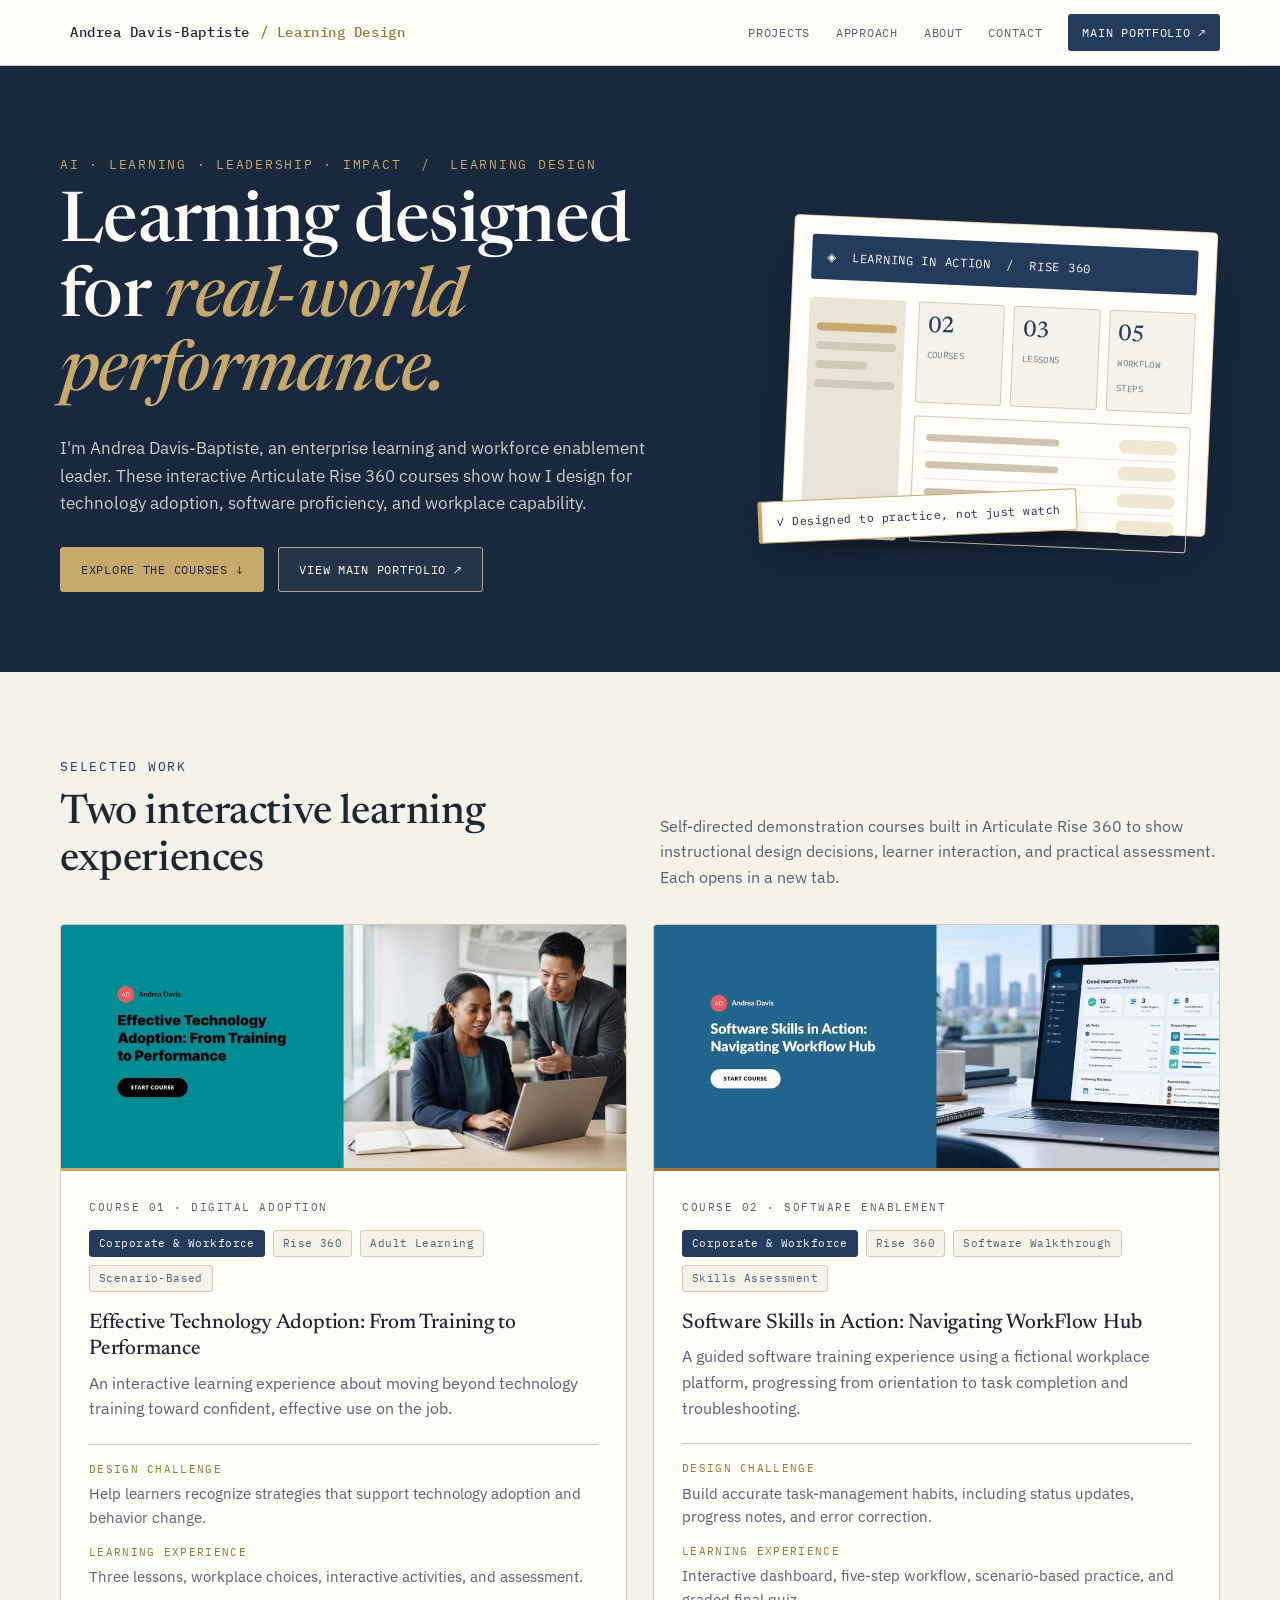
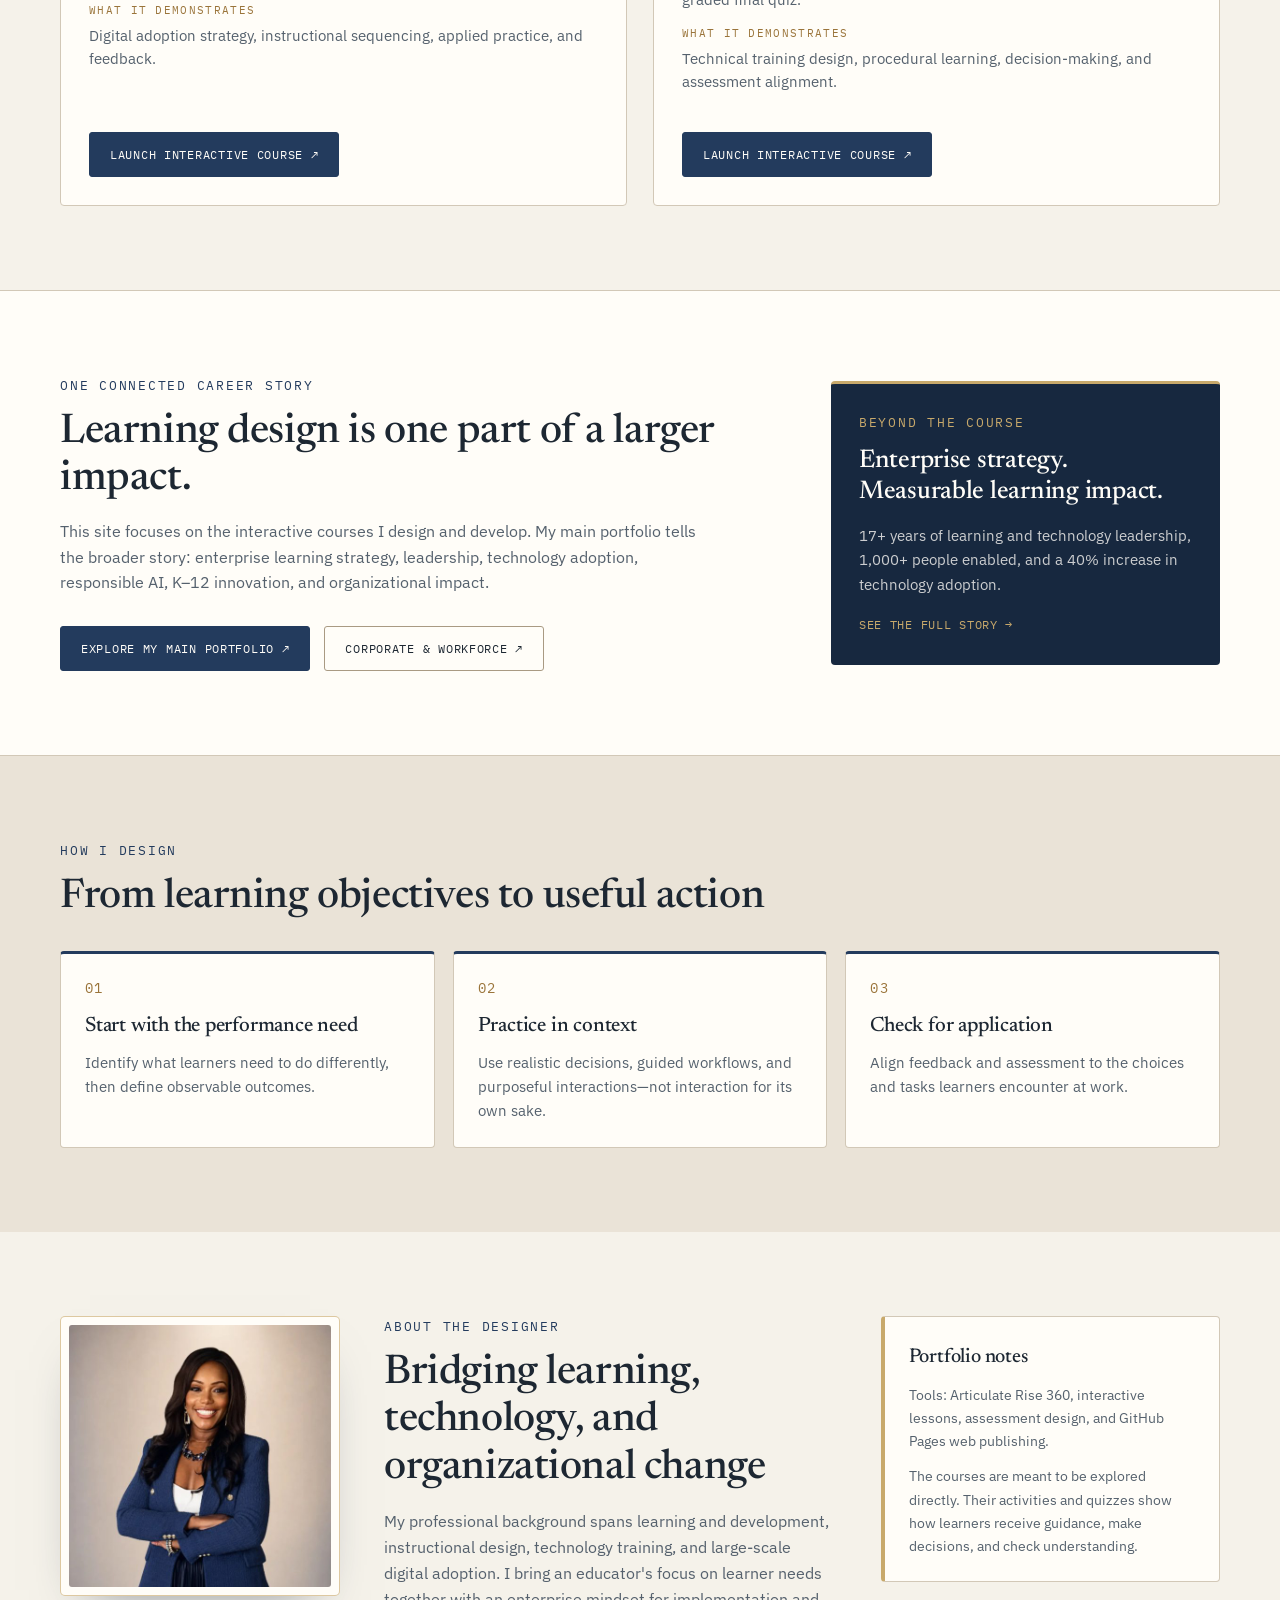
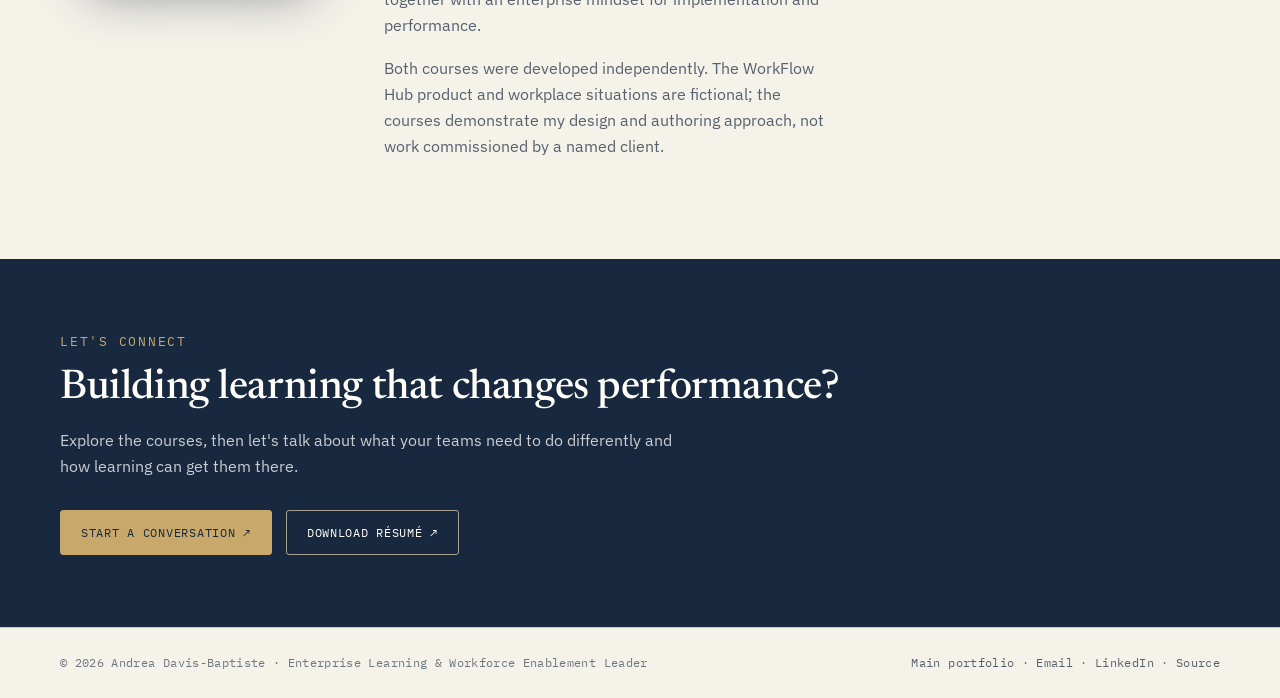
==== index.html @ 46790aec "Add professional learning design portfolio homepage" ====
<!doctype html>
<html lang="en">
<head>
  <meta charset="utf-8" />
  <meta name="viewport" content="width=device-width, initial-scale=1" />
  <title>Andrea Davis-Baptiste | Learning Experience Design Portfolio</title>
  <meta name="description" content="Andrea Davis-Baptiste's learning design portfolio: interactive Articulate Rise 360 courses on technology adoption and software training." />
  <link rel="canonical" href="https://andreadavisbaptiste82-creator.github.io/learning-design-portfolio/" />
  <link rel="icon" type="image/png" href="https://andreadavisbaptiste82-creator.github.io/assets/Andrea_Headshot_Favicon.png" />
  <meta property="og:type" content="website" />
  <meta property="og:title" content="Andrea Davis-Baptiste | Learning Experience Design Portfolio" />
  <meta property="og:description" content="Interactive Articulate Rise 360 courses on technology adoption and software training." />
  <meta property="og:url" content="https://andreadavisbaptiste82-creator.github.io/learning-design-portfolio/" />
  <meta property="og:image" content="https://andreadavisbaptiste82-creator.github.io/assets/adb-logo.png" />
  <meta name="twitter:card" content="summary" />
  <link rel="preconnect" href="https://fonts.googleapis.com" />
  <link rel="preconnect" href="https://fonts.gstatic.com" crossorigin />
  <link href="https://fonts.googleapis.com/css2?family=Newsreader:ital,opsz,wght@0,6..72,400;0,6..72,500;1,6..72,400;1,6..72,500&family=IBM+Plex+Sans:wght@400;500;600&family=IBM+Plex+Mono:wght@400;500&display=swap" rel="stylesheet" />
  <style>
    /* Colors and type match the main portfolio (andreadavisbaptiste82-creator.github.io) */
    :root{
      --bg-main:#F5F2EA; --bg-raised:#FFFDF8; --bg-panel:#EAE3D7;
      --text-main:#1D2732; --text-soft:#55616D; --text-muted:#6E7780;
      --border:#D2C8B7; --border-hover:#A99A83;
      --navy:#233B5D; --navy-deep:#17283F; --slate:#526A89;
      --gold:#9A743A; --champagne:#C8A96B; --champagne-dark:#8B672F; --warm-white:#FFFDF8;
      --display:'Newsreader',Georgia,serif; --body:'IBM Plex Sans',-apple-system,"Segoe UI",sans-serif; --mono:'IBM Plex Mono',ui-monospace,monospace;
    }
    *{box-sizing:border-box}html{scroll-behavior:smooth}
    body{margin:0;background:var(--bg-main);color:var(--text-main);font-family:var(--body);font-size:16px;line-height:1.6;-webkit-font-smoothing:antialiased}
    img{max-width:100%;display:block}a{color:inherit}
    a:focus-visible,button:focus-visible{outline:2px solid var(--navy-deep);outline-offset:3px}
    .container{width:min(1160px,calc(100% - 80px));margin:auto}
    .skip{position:fixed;top:10px;left:12px;z-index:100;transform:translateY(-160%);padding:10px 14px;border:1px solid var(--navy);border-radius:4px;background:var(--bg-main);font-family:var(--mono);font-size:12px}.skip:focus{transform:none}
    h1,h2,h3,h4{font-family:var(--display);font-weight:500;letter-spacing:-.01em;color:var(--text-main);margin:0}
    .eyebrow{font-family:var(--mono);font-size:12.5px;letter-spacing:.14em;text-transform:uppercase;color:var(--navy);margin:0 0 14px}

    /* Header */
    header{position:sticky;top:0;z-index:10;background:rgba(255,253,248,.96);border-bottom:1px solid var(--border);box-shadow:0 8px 28px rgba(23,40,63,.06)}
    header .nav{display:flex;align-items:center;justify-content:space-between;gap:16px;padding:14px 0}
    .brand{display:flex;align-items:center;gap:10px;font-family:var(--mono);font-size:14px;font-weight:500;letter-spacing:.04em;text-decoration:none;color:var(--text-main)}
    .brand img{height:36px;width:auto}.brand span{color:var(--gold)}
    nav{display:flex;gap:26px;flex-wrap:wrap;align-items:center}
    nav a{font-family:var(--mono);font-size:12px;letter-spacing:.06em;text-transform:uppercase;text-decoration:none;color:var(--text-soft)}
    nav a:hover{color:var(--navy)}
    nav a.main-link{background:var(--navy);color:var(--warm-white);padding:9px 14px;border-radius:3px}nav a.main-link:hover{background:var(--navy-deep)}

    /* Buttons */
    .actions{display:flex;gap:14px;flex-wrap:wrap;margin-top:30px}
    .btn{display:inline-flex;align-items:center;gap:8px;font-family:var(--mono);font-size:12px;letter-spacing:.06em;text-transform:uppercase;text-decoration:none;padding:12px 20px;border-radius:3px;background:var(--navy);color:var(--warm-white);border:1px solid var(--navy);transition:background .2s,color .2s,border-color .2s}
    .btn:hover{background:var(--navy-deep);border-color:var(--navy-deep)}
    .btn.ghost{background:transparent;color:var(--text-main);border-color:var(--border-hover)}
    .btn.ghost:hover{background:var(--navy);color:var(--warm-white);border-color:var(--navy)}

    /* Hero (dark navy, champagne accents — same treatment as main site) */
    .hero{background:var(--navy-deep);color:var(--warm-white);padding:88px 0 80px;overflow:hidden}
    .hero-grid{display:grid;grid-template-columns:1.2fr .8fr;gap:60px;align-items:center}
    .hero .eyebrow{color:var(--champagne)}
    .hero h1{color:var(--warm-white);font-size:clamp(2.5rem,5.4vw,4.4rem);line-height:1.08;margin:6px 0 22px}
    .hero h1 em{font-style:italic;color:var(--champagne)}
    .hero p{font-size:1.08rem;color:rgba(255,253,248,.78);max-width:620px;margin:0}
    .hero .btn{background:var(--champagne);border-color:var(--champagne);color:var(--navy-deep)}
    .hero .btn:hover{background:#E5D5B2;border-color:#E5D5B2}
    .hero .btn.ghost{background:rgba(255,253,248,.06);color:var(--warm-white);border-color:rgba(229,213,178,.7)}
    .hero .btn.ghost:hover{background:var(--champagne);color:var(--navy-deep);border-color:var(--champagne)}
    .hero-art{position:relative;min-height:340px}
    .mock{position:absolute;inset:20px 8px 15px 8px;background:var(--bg-raised);border:1px solid rgba(200,169,107,.62);border-radius:5px;padding:18px;transform:rotate(2.5deg);box-shadow:0 24px 50px -24px rgba(0,0,0,.65)}
    .mock-top{background:var(--navy);border-radius:3px;color:var(--warm-white);padding:13px 15px;font-family:var(--mono);font-size:.75rem;letter-spacing:.06em;text-transform:uppercase}
    .mock-body{display:grid;grid-template-columns:96px 1fr;gap:13px;padding:18px 0 0}
    .mock-side{background:var(--bg-panel);border-radius:3px;padding:14px 8px}
    .bar{height:8px;border-radius:20px;background:var(--border);margin:11px 0}.bar.short{width:65%}.bar.active{background:var(--champagne)}
    .mock-main{display:flex;flex-direction:column;gap:13px}
    .tiles{display:grid;grid-template-columns:repeat(3,1fr);gap:9px}
    .tile{border-radius:3px;background:var(--bg-main);border:1px solid var(--border);padding:11px 9px}
    .tile b{font-family:var(--display);font-weight:500;font-size:1.45rem;display:block;color:var(--navy);line-height:1.1}
    .tile small{font-family:var(--mono);font-size:.56rem;letter-spacing:.04em;text-transform:uppercase;color:var(--text-muted)}
    .rows{border-radius:3px;border:1px solid var(--border);padding:8px 12px}
    .task{height:27px;border-bottom:1px solid var(--bg-panel);display:flex;align-items:center;justify-content:space-between;gap:9px}.task:last-child{border-bottom:0}
    .task:before{content:"";height:7px;background:#CFC4B1;width:53%;border-radius:8px}.task:after{content:"";height:14px;background:#EFE6D3;width:23%;border-radius:20px}
    .float{position:absolute;left:-22px;bottom:6px;background:var(--bg-raised);border:1px solid var(--champagne);border-left:4px solid var(--champagne);padding:11px 15px;border-radius:3px;box-shadow:0 14px 30px -12px rgba(0,0,0,.5);color:var(--navy-deep);font-family:var(--mono);font-size:.72rem;letter-spacing:.04em;transform:rotate(-2.5deg)}

    /* Sections */
    section{padding:84px 0}
    h2{font-size:clamp(1.9rem,3.2vw,2.7rem);line-height:1.15;margin:0 0 6px}
    .section-top{display:flex;justify-content:space-between;align-items:end;gap:24px;margin-bottom:34px}
    .section-top p{max-width:560px;color:var(--text-soft);margin:0}

    /* Course cards */
    .projects{display:grid;grid-template-columns:1fr 1fr;gap:26px}
    .card{background:var(--bg-raised);border:1px solid var(--border);border-radius:4px;overflow:hidden;display:flex;flex-direction:column;transition:border-color .2s,box-shadow .2s}
    .card:hover{border-color:var(--border-hover);box-shadow:0 18px 40px -26px rgba(23,40,63,.45)}
    .shot{position:relative;margin:0;border-bottom:3px solid var(--champagne);background:var(--bg-panel);overflow:hidden}
    .shot.two{border-bottom-color:var(--gold)}
    .shot img{width:100%;height:auto;aspect-ratio:960/412;object-fit:cover;transition:transform .35s ease}
    .card:hover .shot img{transform:scale(1.02)}
    .card-kicker{font-family:var(--mono);text-transform:uppercase;letter-spacing:.14em;font-size:.68rem;color:var(--gold);margin:0 0 12px}
    .card-content{padding:28px;display:flex;flex:1;flex-direction:column}
    .tag-row{display:flex;gap:8px;flex-wrap:wrap;margin:0 0 18px}
    .tag{font-family:var(--mono);font-size:.66rem;letter-spacing:.04em;padding:4px 9px;border-radius:3px;background:var(--bg-main);border:1px solid var(--border);color:var(--text-soft)}
    .tag.path{background:var(--navy);border-color:var(--navy);color:var(--warm-white)}
    .card-content h4{font-size:1.32rem;line-height:1.25;margin:0 0 8px}
    .card-content p{margin:0 0 14px;color:var(--text-soft)}
    .card-content dl{border-top:1px solid var(--border);padding-top:16px;margin:8px 0 24px}
    .card-content dt{font-family:var(--mono);font-size:.68rem;letter-spacing:.12em;text-transform:uppercase;color:var(--gold)}
    .card-content dd{margin:4px 0 14px;color:var(--text-soft);font-size:.92rem}
    .card-content .btn{margin-top:auto;align-self:flex-start}

    /* Bridge */
    .bridge{background:var(--bg-raised);border-top:1px solid var(--border);border-bottom:1px solid var(--border)}
    .bridge-grid{display:grid;grid-template-columns:1.3fr .7fr;align-items:center;gap:48px}
    .bridge p{color:var(--text-soft);max-width:660px}
    .bridge-box{padding:28px;border-radius:4px;background:var(--navy-deep);color:var(--warm-white);border-top:3px solid var(--champagne)}
    .bridge-box .eyebrow{color:var(--champagne)}
    .bridge-box h3{color:var(--warm-white);font-size:1.6rem;line-height:1.2;margin:4px 0 12px}
    .bridge-box p{color:rgba(255,253,248,.78);font-size:.95rem}
    .bridge-box a{font-family:var(--mono);font-size:.75rem;letter-spacing:.06em;text-transform:uppercase;color:var(--champagne);text-decoration:none}
    .bridge-box a:hover{text-decoration:underline}

    /* Approach */
    .approach{background:var(--bg-panel)}
    .three{display:grid;grid-template-columns:repeat(3,1fr);gap:18px;margin-top:30px}
    .mini{background:var(--bg-raised);border:1px solid var(--border);border-top:3px solid var(--navy);border-radius:4px;padding:24px}
    .mini .num{font-family:var(--mono);color:var(--gold);font-size:.85rem;letter-spacing:.1em}
    .mini h3{margin:10px 0 8px;font-size:1.3rem}
    .mini p{margin:0;color:var(--text-soft);font-size:.94rem}

    /* About */
    .about-grid{display:grid;grid-template-columns:280px 1fr .75fr;gap:44px;align-items:start}
    .portrait{border:1px solid rgba(200,169,107,.62);border-radius:5px;padding:8px;background:var(--bg-raised);box-shadow:0 24px 50px -30px rgba(23,40,63,.55)}
    .portrait img{width:100%;height:auto;aspect-ratio:1/1;object-fit:cover;border-radius:3px;background:var(--navy-mid,#233B5D)}
    .about p{font-size:1.02rem;color:var(--text-soft);max-width:640px}
    .note{padding:24px;background:var(--bg-raised);border:1px solid var(--border);border-left:4px solid var(--champagne);border-radius:4px}
    .note h3{margin:0 0 10px;font-size:1.25rem}
    .note p{margin:0;font-size:.9rem;color:var(--text-soft)}

    /* Contact + footer */
    .contact{padding:72px 0;background:var(--navy-deep);color:var(--warm-white)}
    .contact .eyebrow{color:var(--champagne)}
    .contact h2{color:var(--warm-white)}
    .contact p{color:rgba(255,253,248,.78);max-width:620px}
    .contact .btn{background:var(--champagne);border-color:var(--champagne);color:var(--navy-deep)}
    .contact .btn:hover{background:#E5D5B2;border-color:#E5D5B2}
    .contact .btn.ghost{background:transparent;color:var(--warm-white);border-color:rgba(229,213,178,.7)}
    .contact .btn.ghost:hover{background:var(--champagne);color:var(--navy-deep)}
    footer{padding:26px 0;background:var(--bg-main);border-top:1px solid var(--border);font-family:var(--mono);font-size:11.5px;letter-spacing:.03em;color:var(--text-muted)}
    .foot-flex{display:flex;justify-content:space-between;align-items:center;gap:16px;flex-wrap:wrap}
    footer a{color:var(--text-soft);text-decoration:none}footer a:hover{color:var(--navy);text-decoration:underline}

    @media(max-width:960px){.about-grid{grid-template-columns:240px 1fr}.about-grid .note{grid-column:1 / -1}}
    @media(max-width:800px){.container{width:calc(100% - 44px)}.hero{padding:62px 0}.hero-grid,.projects,.bridge-grid{grid-template-columns:1fr}.hero-art{min-height:300px;max-width:540px}.three{grid-template-columns:1fr}.section-top{display:block}.section-top p{margin-top:10px}.mock{inset:15px 30px 0 15px}.float{left:0}header .nav{align-items:flex-start;flex-direction:column;gap:10px}.about-grid{grid-template-columns:1fr}.portrait{max-width:260px}}
    @media(max-width:460px){.hero-art{min-height:290px}.mock{padding:12px}.mock-body{grid-template-columns:60px 1fr}.tiles{gap:5px}.tile{padding:5px}.tile small{font-size:.42rem}.tile b{font-size:1rem}nav{gap:14px}.brand{font-size:12px}.brand img{height:28px}}
    @media(prefers-reduced-motion:reduce){html{scroll-behavior:auto}.btn,.card,.shot img{transition:none}}
  </style>
</head>
<body>
<a class="skip" href="#main">Skip to content</a>
<header><div class="container nav"><a class="brand" href="#top"><img src="https://andreadavisbaptiste82-creator.github.io/assets/adb-logo.png" alt="" />Andrea Davis-Baptiste <span>/ Learning Design</span></a><nav aria-label="Primary"><a href="#projects">Projects</a><a href="#approach">Approach</a><a href="#about">About</a><a href="https://andreadavisbaptiste82-creator.github.io/contact.html">Contact</a><a class="main-link" href="https://andreadavisbaptiste82-creator.github.io/" aria-label="Visit Andrea Davis-Baptiste's main portfolio">Main Portfolio ↗</a></nav></div></header>
<main id="main">
  <div class="hero" id="top"><div class="container hero-grid"><div><div class="eyebrow">AI · Learning · Leadership · Impact &nbsp;/&nbsp; Learning design</div><h1>Learning designed for <em>real-world performance.</em></h1><p>I'm Andrea Davis-Baptiste, an enterprise learning and workforce enablement leader. These interactive Articulate Rise 360 courses show how I design for technology adoption, software proficiency, and workplace capability.</p><div class="actions"><a class="btn" href="#projects">Explore the courses <span aria-hidden="true">↓</span></a><a class="btn ghost" href="https://andreadavisbaptiste82-creator.github.io/">View main portfolio ↗</a></div></div><div class="hero-art" aria-hidden="true"><div class="mock"><div class="mock-top">◈ &nbsp;Learning in Action &nbsp;/&nbsp; Rise 360</div><div class="mock-body"><div class="mock-side"><div class="bar active"></div><div class="bar"></div><div class="bar short"></div><div class="bar"></div></div><div class="mock-main"><div class="tiles"><div class="tile"><b>02</b><small>Courses</small></div><div class="tile"><b>03</b><small>Lessons</small></div><div class="tile"><b>05</b><small>Workflow steps</small></div></div><div class="rows"><div class="task"></div><div class="task"></div><div class="task"></div><div class="task"></div></div></div></div></div><div class="float">✓ Designed to practice, not just watch</div></div></div></div>

  <section id="projects"><div class="container"><div class="section-top"><div><div class="eyebrow">Selected work</div><h2>Two interactive learning experiences</h2></div><p>Self-directed demonstration courses built in Articulate Rise 360 to show instructional design decisions, learner interaction, and practical assessment. Each opens in a new tab.</p></div><div class="projects">
    <article class="card"><figure class="shot"><img src="[data-uri]" alt="Opening screen of the Effective Technology Adoption course in Rise 360" width="960" height="412" /></figure><div class="card-content"><p class="card-kicker">Course 01 · Digital adoption</p><div class="tag-row"><span class="tag path">Corporate &amp; Workforce</span><span class="tag">Rise 360</span><span class="tag">Adult Learning</span><span class="tag">Scenario-Based</span></div><h4>Effective Technology Adoption: From Training to Performance</h4><p>An interactive learning experience about moving beyond technology training toward confident, effective use on the job.</p><dl><dt>Design challenge</dt><dd>Help learners recognize strategies that support technology adoption and behavior change.</dd><dt>Learning experience</dt><dd>Three lessons, workplace choices, interactive activities, and assessment.</dd><dt>What it demonstrates</dt><dd>Digital adoption strategy, instructional sequencing, applied practice, and feedback.</dd></dl><a class="btn" href="content/" target="_blank" rel="noopener noreferrer" aria-label="Launch Effective Technology Adoption course in a new tab">Launch interactive course ↗</a></div></article>
    <article class="card"><figure class="shot two"><img src="[data-uri]" alt="Opening screen of the Software Skills in Action: Navigating WorkFlow Hub course in Rise 360" width="960" height="412" /></figure><div class="card-content"><p class="card-kicker">Course 02 · Software enablement</p><div class="tag-row"><span class="tag path">Corporate &amp; Workforce</span><span class="tag">Rise 360</span><span class="tag">Software Walkthrough</span><span class="tag">Skills Assessment</span></div><h4>Software Skills in Action: Navigating WorkFlow Hub</h4><p>A guided software training experience using a fictional workplace platform, progressing from orientation to task completion and troubleshooting.</p><dl><dt>Design challenge</dt><dd>Build accurate task-management habits, including status updates, progress notes, and error correction.</dd><dt>Learning experience</dt><dd>Interactive dashboard, five-step workflow, scenario-based practice, and graded final quiz.</dd><dt>What it demonstrates</dt><dd>Technical training design, procedural learning, decision-making, and assessment alignment.</dd></dl><a class="btn" href="workflow-hub/" target="_blank" rel="noopener noreferrer" aria-label="Launch WorkFlow Hub course in a new tab">Launch interactive course ↗</a></div></article>
  </div></div></section>

  <section class="bridge" aria-labelledby="bridge-title"><div class="container bridge-grid"><div><div class="eyebrow">One connected career story</div><h2 id="bridge-title">Learning design is one part of a larger impact.</h2><p>This site focuses on the interactive courses I design and develop. My main portfolio tells the broader story: enterprise learning strategy, leadership, technology adoption, responsible AI, K–12 innovation, and organizational impact.</p><div class="actions"><a class="btn" href="https://andreadavisbaptiste82-creator.github.io/">Explore my main portfolio ↗</a><a class="btn ghost" href="https://andreadavisbaptiste82-creator.github.io/corporate.html">Corporate &amp; workforce ↗</a></div></div><aside class="bridge-box"><div class="eyebrow">Beyond the course</div><h3>Enterprise strategy. Measurable learning impact.</h3><p>17+ years of learning and technology leadership, 1,000+ people enabled, and a 40% increase in technology adoption.</p><a href="https://andreadavisbaptiste82-creator.github.io/">See the full story →</a></aside></div></section>

  <section id="approach" class="approach"><div class="container"><div class="eyebrow">How I design</div><h2>From learning objectives to useful action</h2><div class="three"><div class="mini"><div class="num">01</div><h3>Start with the performance need</h3><p>Identify what learners need to do differently, then define observable outcomes.</p></div><div class="mini"><div class="num">02</div><h3>Practice in context</h3><p>Use realistic decisions, guided workflows, and purposeful interactions—not interaction for its own sake.</p></div><div class="mini"><div class="num">03</div><h3>Check for application</h3><p>Align feedback and assessment to the choices and tasks learners encounter at work.</p></div></div></div></section>

  <section id="about" class="about"><div class="container about-grid"><figure class="portrait" style="margin:0"><img src="[data-uri]" alt="Portrait of Andrea Davis-Baptiste" width="560" height="560"/></figure><div><div class="eyebrow">About the designer</div><h2>Bridging learning, technology, and organizational change</h2><p>My professional background spans learning and development, instructional design, technology training, and large-scale digital adoption. I bring an educator's focus on learner needs together with an enterprise mindset for implementation and performance.</p><p>Both courses were developed independently. The WorkFlow Hub product and workplace situations are fictional; the courses demonstrate my design and authoring approach, not work commissioned by a named client.</p></div><aside class="note"><h3>Portfolio notes</h3><p>Tools: Articulate Rise 360, interactive lessons, assessment design, and GitHub Pages web publishing.</p><p style="margin-top:12px">The courses are meant to be explored directly. Their activities and quizzes show how learners receive guidance, make decisions, and check understanding.</p></aside></div></section>

  <div class="contact"><div class="container"><div class="eyebrow">Let's connect</div><h2>Building learning that changes performance?</h2><p>Explore the courses, then let's talk about what your teams need to do differently and how learning can get them there.</p><div class="actions"><a class="btn" href="https://andreadavisbaptiste82-creator.github.io/contact.html">Start a conversation ↗</a><a class="btn ghost" href="https://andreadavisbaptiste82-creator.github.io/assets/Andrea-Davis-Baptiste-Resume.pdf" target="_blank" rel="noopener noreferrer">Download résumé ↗</a></div></div></div>
</main>
<footer><div class="container foot-flex"><span>© 2026 Andrea Davis-Baptiste · Enterprise Learning &amp; Workforce Enablement Leader</span><span><a href="https://andreadavisbaptiste82-creator.github.io/">Main portfolio</a> · <a href="mailto:andreadavisbaptiste82@gmail.com">Email</a> · <a href="https://www.linkedin.com/in/andrea-davis-baptiste" target="_blank" rel="noopener noreferrer">LinkedIn</a> · <a href="https://github.com/andreadavisbaptiste82-creator/learning-design-portfolio" target="_blank" rel="noopener noreferrer">Source</a></span></div></footer>
</body>
</html>
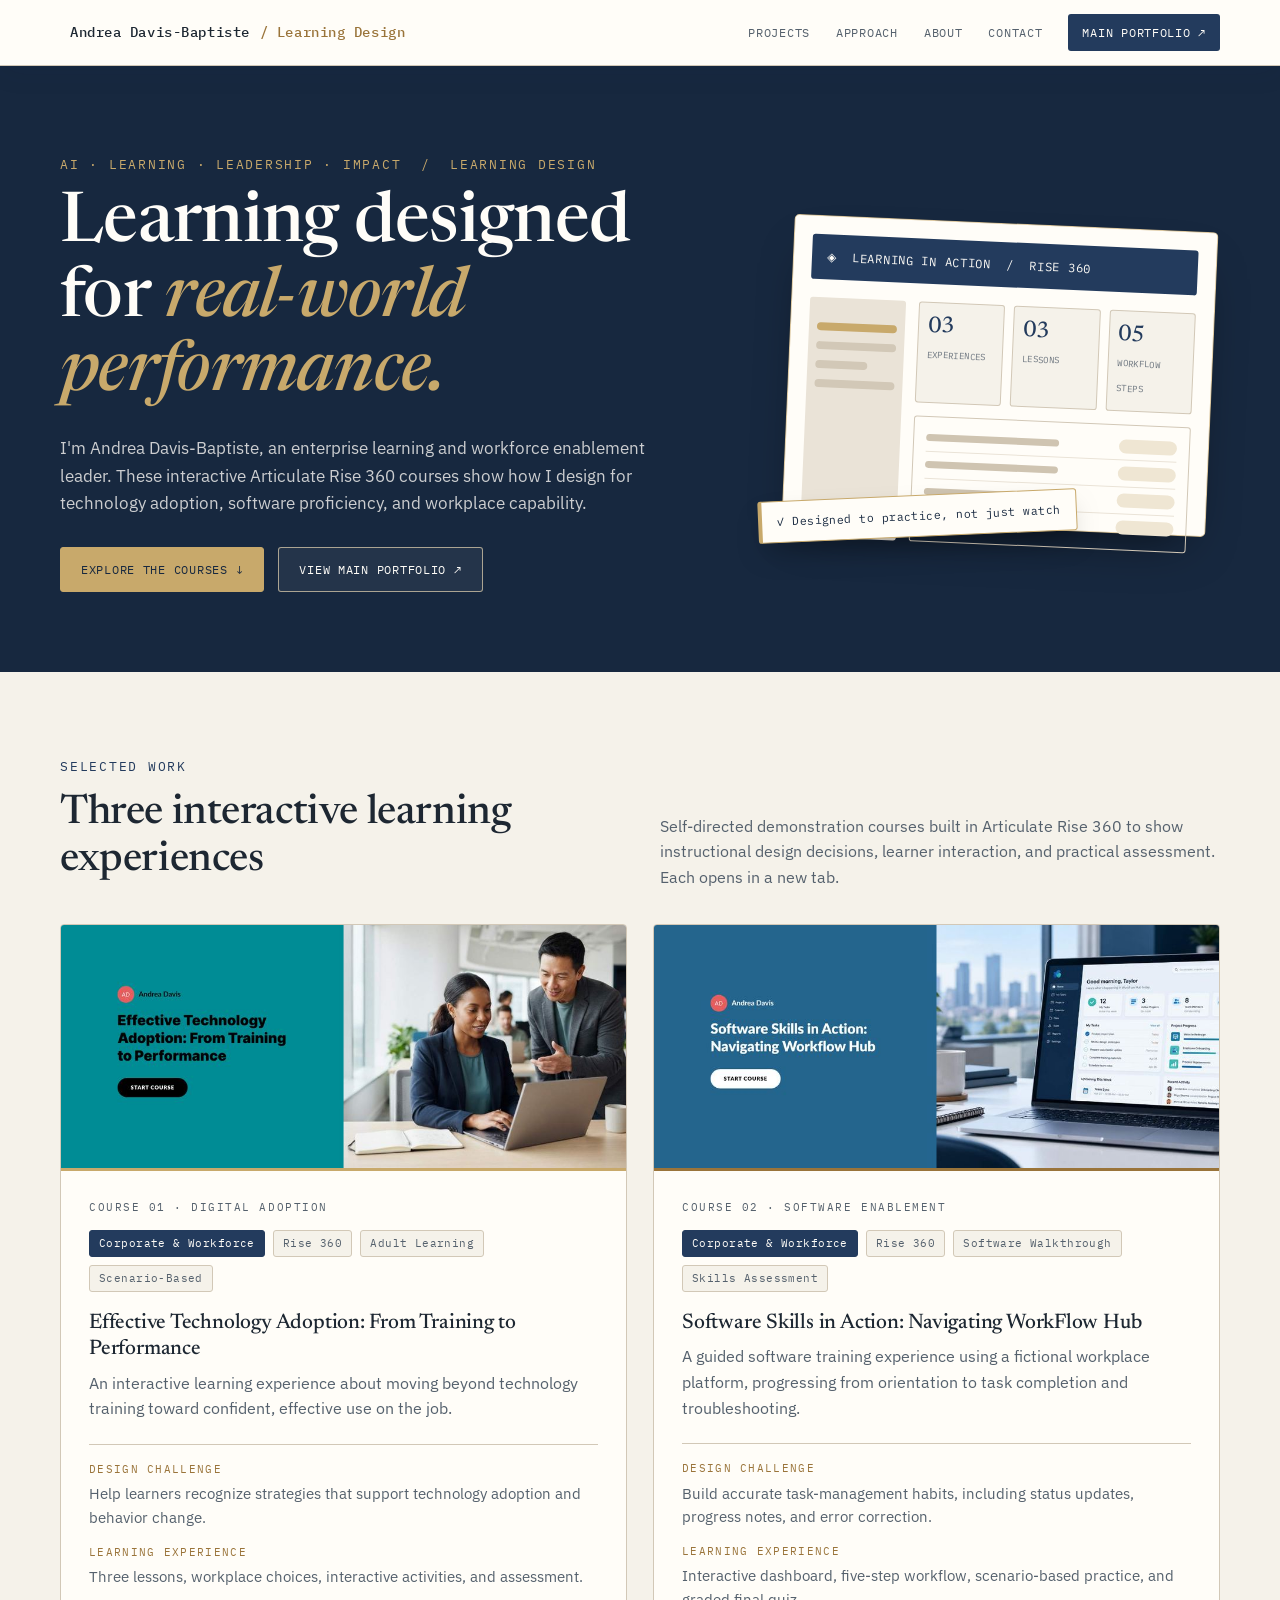
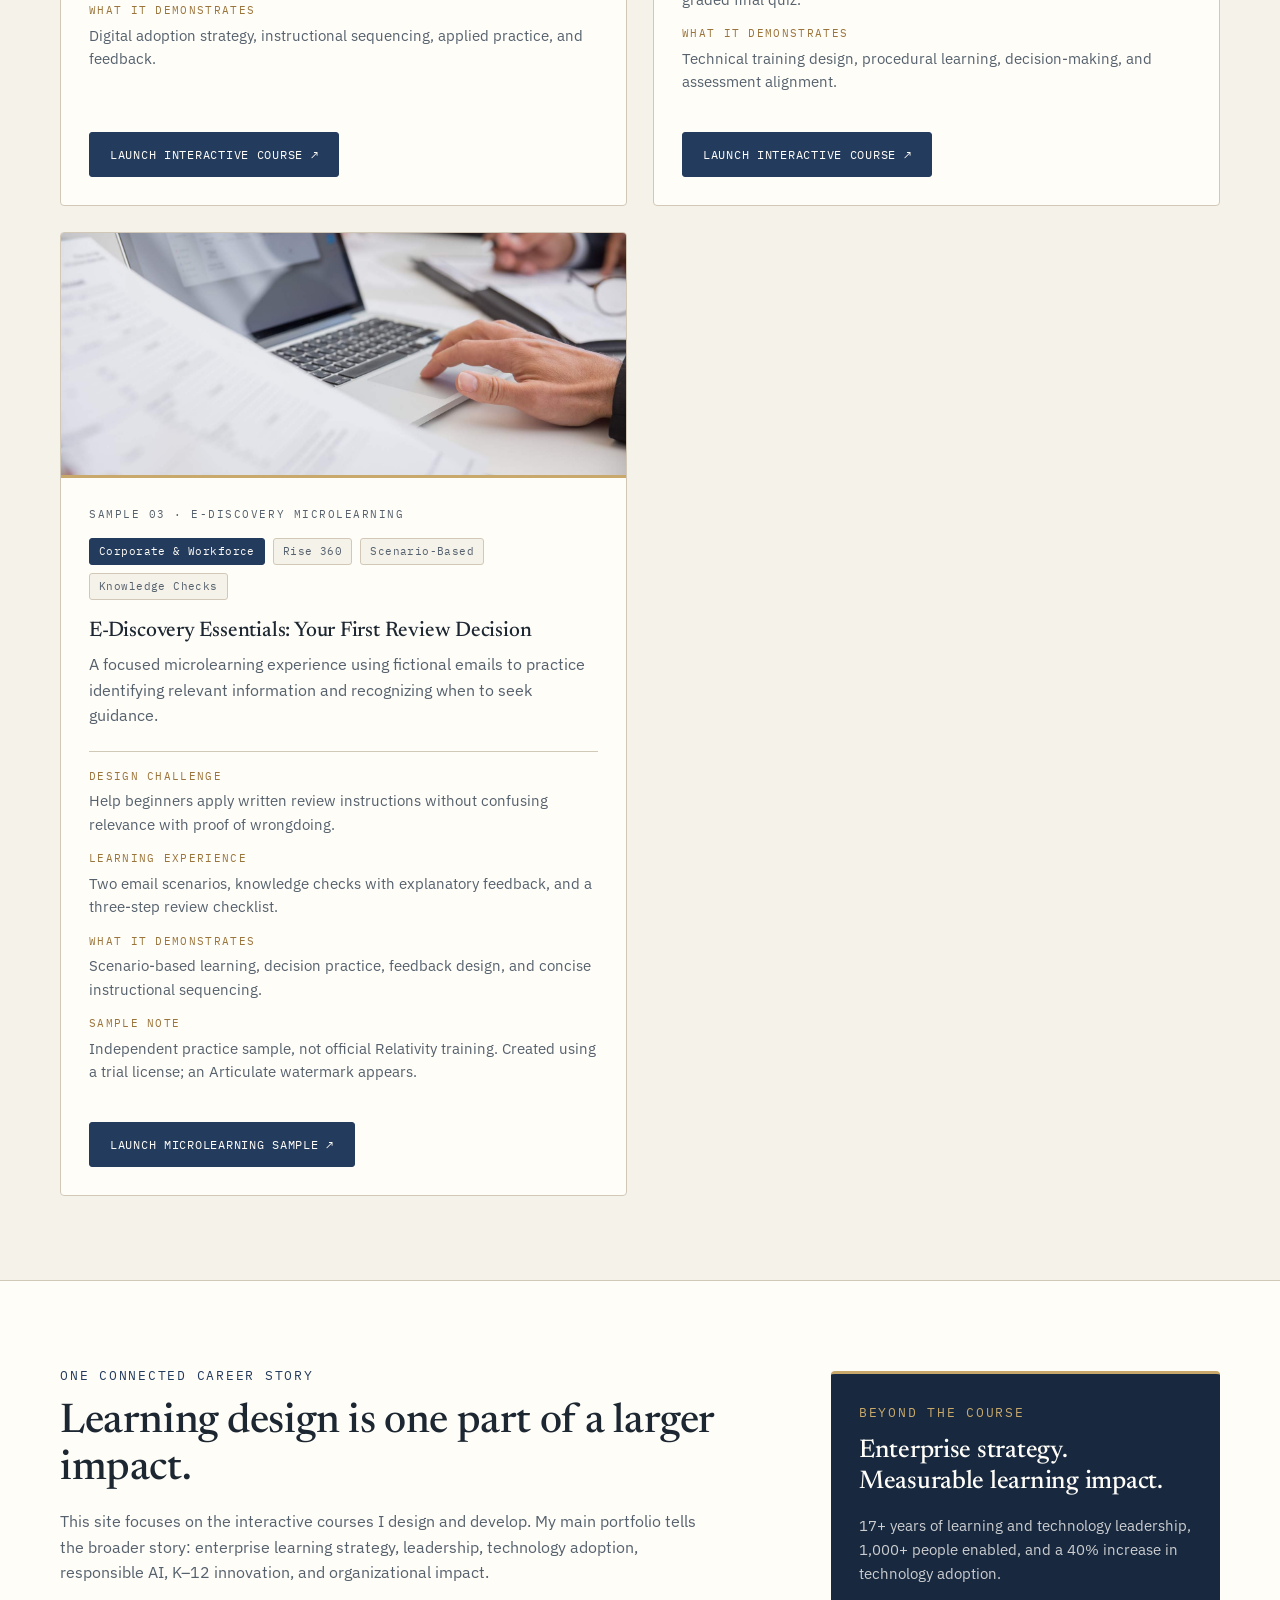
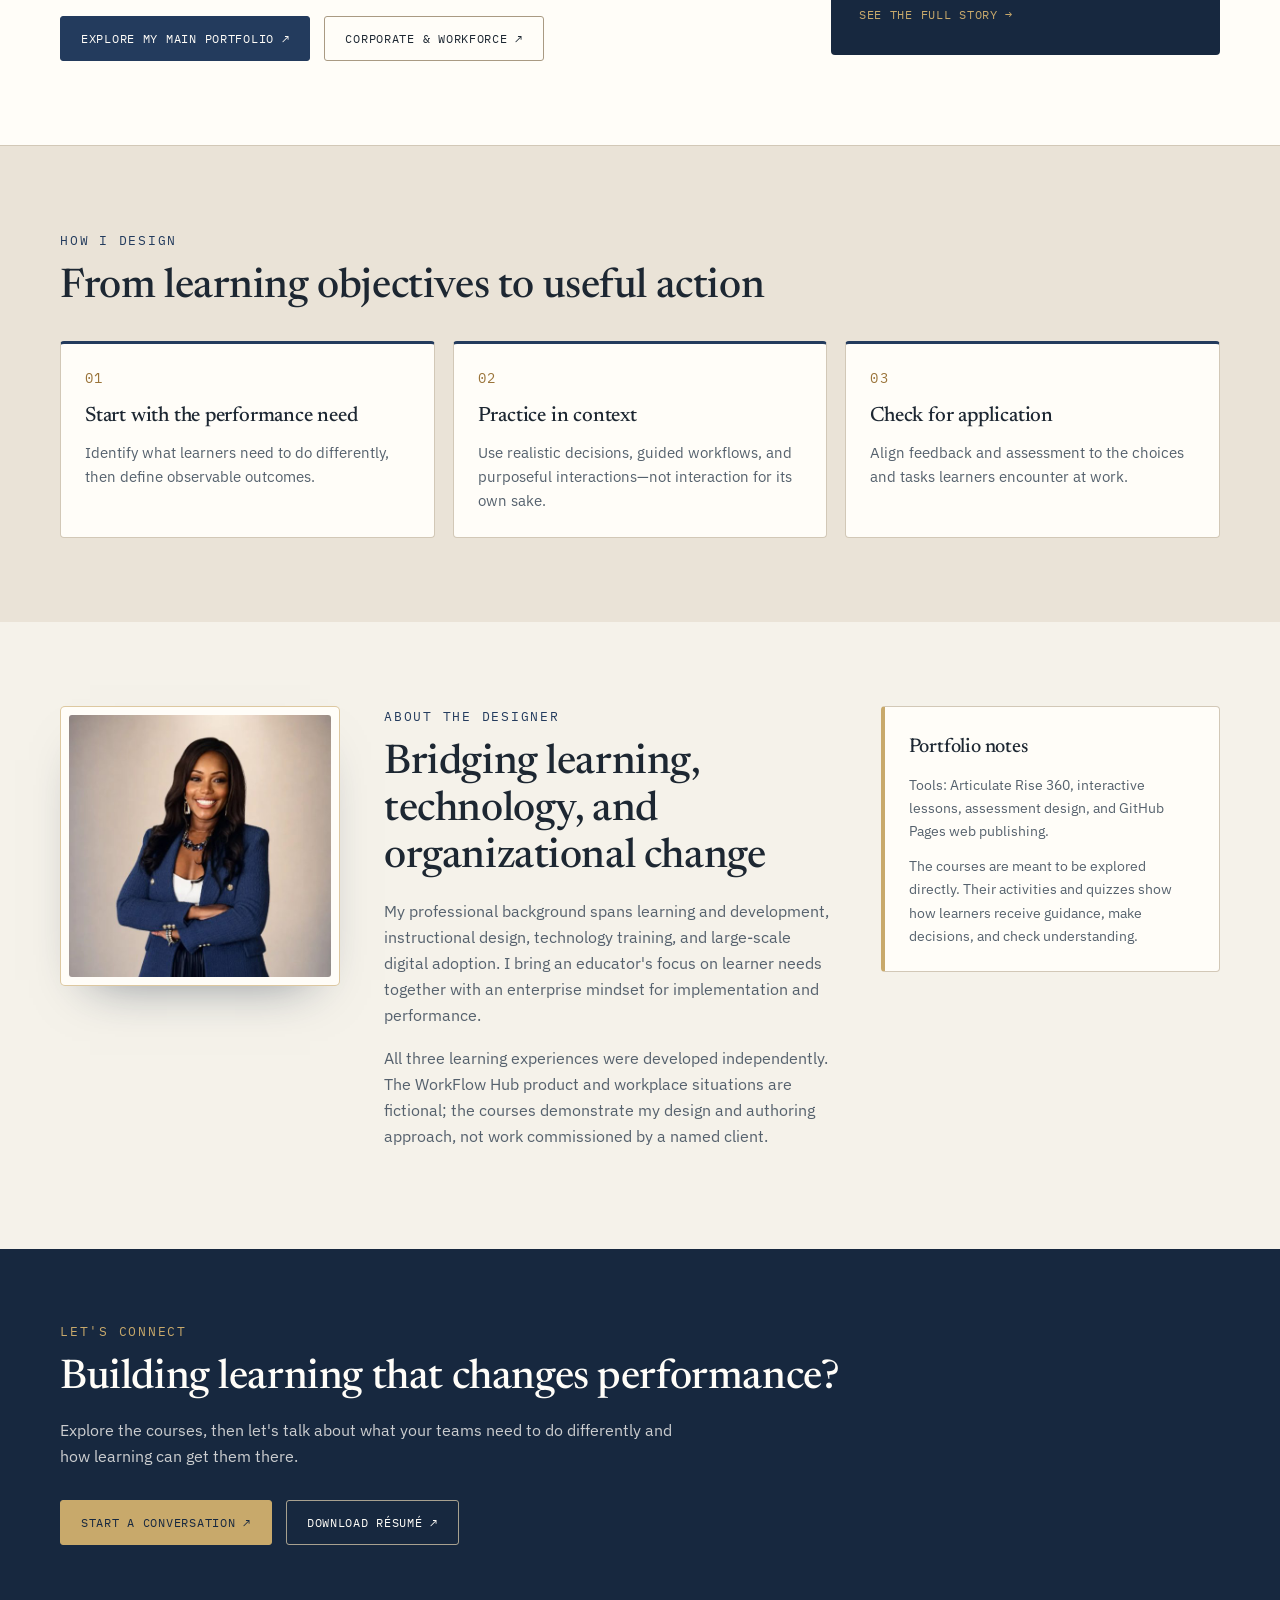
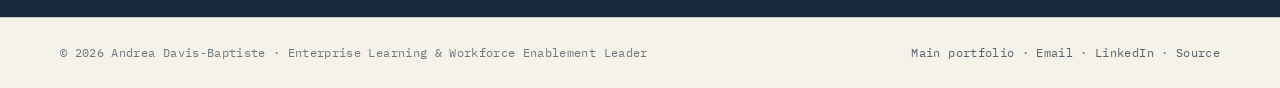
==== commit 9a892cd1: "Add e-discovery microlearning portfolio card and trial disclosure" ====
--- a/index.html
+++ b/index.html
@@ -156,18 +156,20 @@
 <a class="skip" href="#main">Skip to content</a>
 <header><div class="container nav"><a class="brand" href="#top"><img src="https://andreadavisbaptiste82-creator.github.io/assets/adb-logo.png" alt="" />Andrea Davis-Baptiste <span>/ Learning Design</span></a><nav aria-label="Primary"><a href="#projects">Projects</a><a href="#approach">Approach</a><a href="#about">About</a><a href="https://andreadavisbaptiste82-creator.github.io/contact.html">Contact</a><a class="main-link" href="https://andreadavisbaptiste82-creator.github.io/" aria-label="Visit Andrea Davis-Baptiste's main portfolio">Main Portfolio ↗</a></nav></div></header>
 <main id="main">
-  <div class="hero" id="top"><div class="container hero-grid"><div><div class="eyebrow">AI · Learning · Leadership · Impact &nbsp;/&nbsp; Learning design</div><h1>Learning designed for <em>real-world performance.</em></h1><p>I'm Andrea Davis-Baptiste, an enterprise learning and workforce enablement leader. These interactive Articulate Rise 360 courses show how I design for technology adoption, software proficiency, and workplace capability.</p><div class="actions"><a class="btn" href="#projects">Explore the courses <span aria-hidden="true">↓</span></a><a class="btn ghost" href="https://andreadavisbaptiste82-creator.github.io/">View main portfolio ↗</a></div></div><div class="hero-art" aria-hidden="true"><div class="mock"><div class="mock-top">◈ &nbsp;Learning in Action &nbsp;/&nbsp; Rise 360</div><div class="mock-body"><div class="mock-side"><div class="bar active"></div><div class="bar"></div><div class="bar short"></div><div class="bar"></div></div><div class="mock-main"><div class="tiles"><div class="tile"><b>02</b><small>Courses</small></div><div class="tile"><b>03</b><small>Lessons</small></div><div class="tile"><b>05</b><small>Workflow steps</small></div></div><div class="rows"><div class="task"></div><div class="task"></div><div class="task"></div><div class="task"></div></div></div></div></div><div class="float">✓ Designed to practice, not just watch</div></div></div></div>
+  <div class="hero" id="top"><div class="container hero-grid"><div><div class="eyebrow">AI · Learning · Leadership · Impact &nbsp;/&nbsp; Learning design</div><h1>Learning designed for <em>real-world performance.</em></h1><p>I'm Andrea Davis-Baptiste, an enterprise learning and workforce enablement leader. These interactive Articulate Rise 360 courses show how I design for technology adoption, software proficiency, and workplace capability.</p><div class="actions"><a class="btn" href="#projects">Explore the courses <span aria-hidden="true">↓</span></a><a class="btn ghost" href="https://andreadavisbaptiste82-creator.github.io/">View main portfolio ↗</a></div></div><div class="hero-art" aria-hidden="true"><div class="mock"><div class="mock-top">◈ &nbsp;Learning in Action &nbsp;/&nbsp; Rise 360</div><div class="mock-body"><div class="mock-side"><div class="bar active"></div><div class="bar"></div><div class="bar short"></div><div class="bar"></div></div><div class="mock-main"><div class="tiles"><div class="tile"><b>03</b><small>Experiences</small></div><div class="tile"><b>03</b><small>Lessons</small></div><div class="tile"><b>05</b><small>Workflow steps</small></div></div><div class="rows"><div class="task"></div><div class="task"></div><div class="task"></div><div class="task"></div></div></div></div></div><div class="float">✓ Designed to practice, not just watch</div></div></div></div>
 
-  <section id="projects"><div class="container"><div class="section-top"><div><div class="eyebrow">Selected work</div><h2>Two interactive learning experiences</h2></div><p>Self-directed demonstration courses built in Articulate Rise 360 to show instructional design decisions, learner interaction, and practical assessment. Each opens in a new tab.</p></div><div class="projects">
+  <section id="projects"><div class="container"><div class="section-top"><div><div class="eyebrow">Selected work</div><h2>Three interactive learning experiences</h2></div><p>Self-directed demonstration courses built in Articulate Rise 360 to show instructional design decisions, learner interaction, and practical assessment. Each opens in a new tab.</p></div><div class="projects">
     <article class="card"><figure class="shot"><img src="[data-uri]" alt="Opening screen of the Effective Technology Adoption course in Rise 360" width="960" height="412" /></figure><div class="card-content"><p class="card-kicker">Course 01 · Digital adoption</p><div class="tag-row"><span class="tag path">Corporate &amp; Workforce</span><span class="tag">Rise 360</span><span class="tag">Adult Learning</span><span class="tag">Scenario-Based</span></div><h4>Effective Technology Adoption: From Training to Performance</h4><p>An interactive learning experience about moving beyond technology training toward confident, effective use on the job.</p><dl><dt>Design challenge</dt><dd>Help learners recognize strategies that support technology adoption and behavior change.</dd><dt>Learning experience</dt><dd>Three lessons, workplace choices, interactive activities, and assessment.</dd><dt>What it demonstrates</dt><dd>Digital adoption strategy, instructional sequencing, applied practice, and feedback.</dd></dl><a class="btn" href="content/" target="_blank" rel="noopener noreferrer" aria-label="Launch Effective Technology Adoption course in a new tab">Launch interactive course ↗</a></div></article>
     <article class="card"><figure class="shot two"><img src="[data-uri]" alt="Opening screen of the Software Skills in Action: Navigating WorkFlow Hub course in Rise 360" width="960" height="412" /></figure><div class="card-content"><p class="card-kicker">Course 02 · Software enablement</p><div class="tag-row"><span class="tag path">Corporate &amp; Workforce</span><span class="tag">Rise 360</span><span class="tag">Software Walkthrough</span><span class="tag">Skills Assessment</span></div><h4>Software Skills in Action: Navigating WorkFlow Hub</h4><p>A guided software training experience using a fictional workplace platform, progressing from orientation to task completion and troubleshooting.</p><dl><dt>Design challenge</dt><dd>Build accurate task-management habits, including status updates, progress notes, and error correction.</dd><dt>Learning experience</dt><dd>Interactive dashboard, five-step workflow, scenario-based practice, and graded final quiz.</dd><dt>What it demonstrates</dt><dd>Technical training design, procedural learning, decision-making, and assessment alignment.</dd></dl><a class="btn" href="workflow-hub/" target="_blank" rel="noopener noreferrer" aria-label="Launch WorkFlow Hub course in a new tab">Launch interactive course ↗</a></div></article>
+
+    <article class="card"><figure class="shot"><img src="e-discovery/assets/stock-image.jpg" alt="Laptop and documents used as the cover of the e-discovery practice lesson" width="960" height="412" loading="lazy" /></figure><div class="card-content"><p class="card-kicker">Sample 03 · E-discovery microlearning</p><div class="tag-row"><span class="tag path">Corporate &amp; Workforce</span><span class="tag">Rise 360</span><span class="tag">Scenario-Based</span><span class="tag">Knowledge Checks</span></div><h4>E-Discovery Essentials: Your First Review Decision</h4><p>A focused microlearning experience using fictional emails to practice identifying relevant information and recognizing when to seek guidance.</p><dl><dt>Design challenge</dt><dd>Help beginners apply written review instructions without confusing relevance with proof of wrongdoing.</dd><dt>Learning experience</dt><dd>Two email scenarios, knowledge checks with explanatory feedback, and a three-step review checklist.</dd><dt>What it demonstrates</dt><dd>Scenario-based learning, decision practice, feedback design, and concise instructional sequencing.</dd><dt>Sample note</dt><dd>Independent practice sample, not official Relativity training. Created using a trial license; an Articulate watermark appears.</dd></dl><a class="btn" href="e-discovery/" target="_blank" rel="noopener noreferrer" aria-label="Launch E-Discovery Essentials microlearning in a new tab">Launch microlearning sample ↗</a></div></article>
   </div></div></section>
 
   <section class="bridge" aria-labelledby="bridge-title"><div class="container bridge-grid"><div><div class="eyebrow">One connected career story</div><h2 id="bridge-title">Learning design is one part of a larger impact.</h2><p>This site focuses on the interactive courses I design and develop. My main portfolio tells the broader story: enterprise learning strategy, leadership, technology adoption, responsible AI, K–12 innovation, and organizational impact.</p><div class="actions"><a class="btn" href="https://andreadavisbaptiste82-creator.github.io/">Explore my main portfolio ↗</a><a class="btn ghost" href="https://andreadavisbaptiste82-creator.github.io/corporate.html">Corporate &amp; workforce ↗</a></div></div><aside class="bridge-box"><div class="eyebrow">Beyond the course</div><h3>Enterprise strategy. Measurable learning impact.</h3><p>17+ years of learning and technology leadership, 1,000+ people enabled, and a 40% increase in technology adoption.</p><a href="https://andreadavisbaptiste82-creator.github.io/">See the full story →</a></aside></div></section>
 
   <section id="approach" class="approach"><div class="container"><div class="eyebrow">How I design</div><h2>From learning objectives to useful action</h2><div class="three"><div class="mini"><div class="num">01</div><h3>Start with the performance need</h3><p>Identify what learners need to do differently, then define observable outcomes.</p></div><div class="mini"><div class="num">02</div><h3>Practice in context</h3><p>Use realistic decisions, guided workflows, and purposeful interactions—not interaction for its own sake.</p></div><div class="mini"><div class="num">03</div><h3>Check for application</h3><p>Align feedback and assessment to the choices and tasks learners encounter at work.</p></div></div></div></section>
 
-  <section id="about" class="about"><div class="container about-grid"><figure class="portrait" style="margin:0"><img src="[data-uri]" alt="Portrait of Andrea Davis-Baptiste" width="560" height="560"/></figure><div><div class="eyebrow">About the designer</div><h2>Bridging learning, technology, and organizational change</h2><p>My professional background spans learning and development, instructional design, technology training, and large-scale digital adoption. I bring an educator's focus on learner needs together with an enterprise mindset for implementation and performance.</p><p>Both courses were developed independently. The WorkFlow Hub product and workplace situations are fictional; the courses demonstrate my design and authoring approach, not work commissioned by a named client.</p></div><aside class="note"><h3>Portfolio notes</h3><p>Tools: Articulate Rise 360, interactive lessons, assessment design, and GitHub Pages web publishing.</p><p style="margin-top:12px">The courses are meant to be explored directly. Their activities and quizzes show how learners receive guidance, make decisions, and check understanding.</p></aside></div></section>
+  <section id="about" class="about"><div class="container about-grid"><figure class="portrait" style="margin:0"><img src="[data-uri]" alt="Portrait of Andrea Davis-Baptiste" width="560" height="560"/></figure><div><div class="eyebrow">About the designer</div><h2>Bridging learning, technology, and organizational change</h2><p>My professional background spans learning and development, instructional design, technology training, and large-scale digital adoption. I bring an educator's focus on learner needs together with an enterprise mindset for implementation and performance.</p><p>All three learning experiences were developed independently. The WorkFlow Hub product and workplace situations are fictional; the courses demonstrate my design and authoring approach, not work commissioned by a named client.</p></div><aside class="note"><h3>Portfolio notes</h3><p>Tools: Articulate Rise 360, interactive lessons, assessment design, and GitHub Pages web publishing.</p><p style="margin-top:12px">The courses are meant to be explored directly. Their activities and quizzes show how learners receive guidance, make decisions, and check understanding.</p></aside></div></section>
 
   <div class="contact"><div class="container"><div class="eyebrow">Let's connect</div><h2>Building learning that changes performance?</h2><p>Explore the courses, then let's talk about what your teams need to do differently and how learning can get them there.</p><div class="actions"><a class="btn" href="https://andreadavisbaptiste82-creator.github.io/contact.html">Start a conversation ↗</a><a class="btn ghost" href="https://andreadavisbaptiste82-creator.github.io/assets/Andrea-Davis-Baptiste-Resume.pdf" target="_blank" rel="noopener noreferrer">Download résumé ↗</a></div></div></div>
 </main>
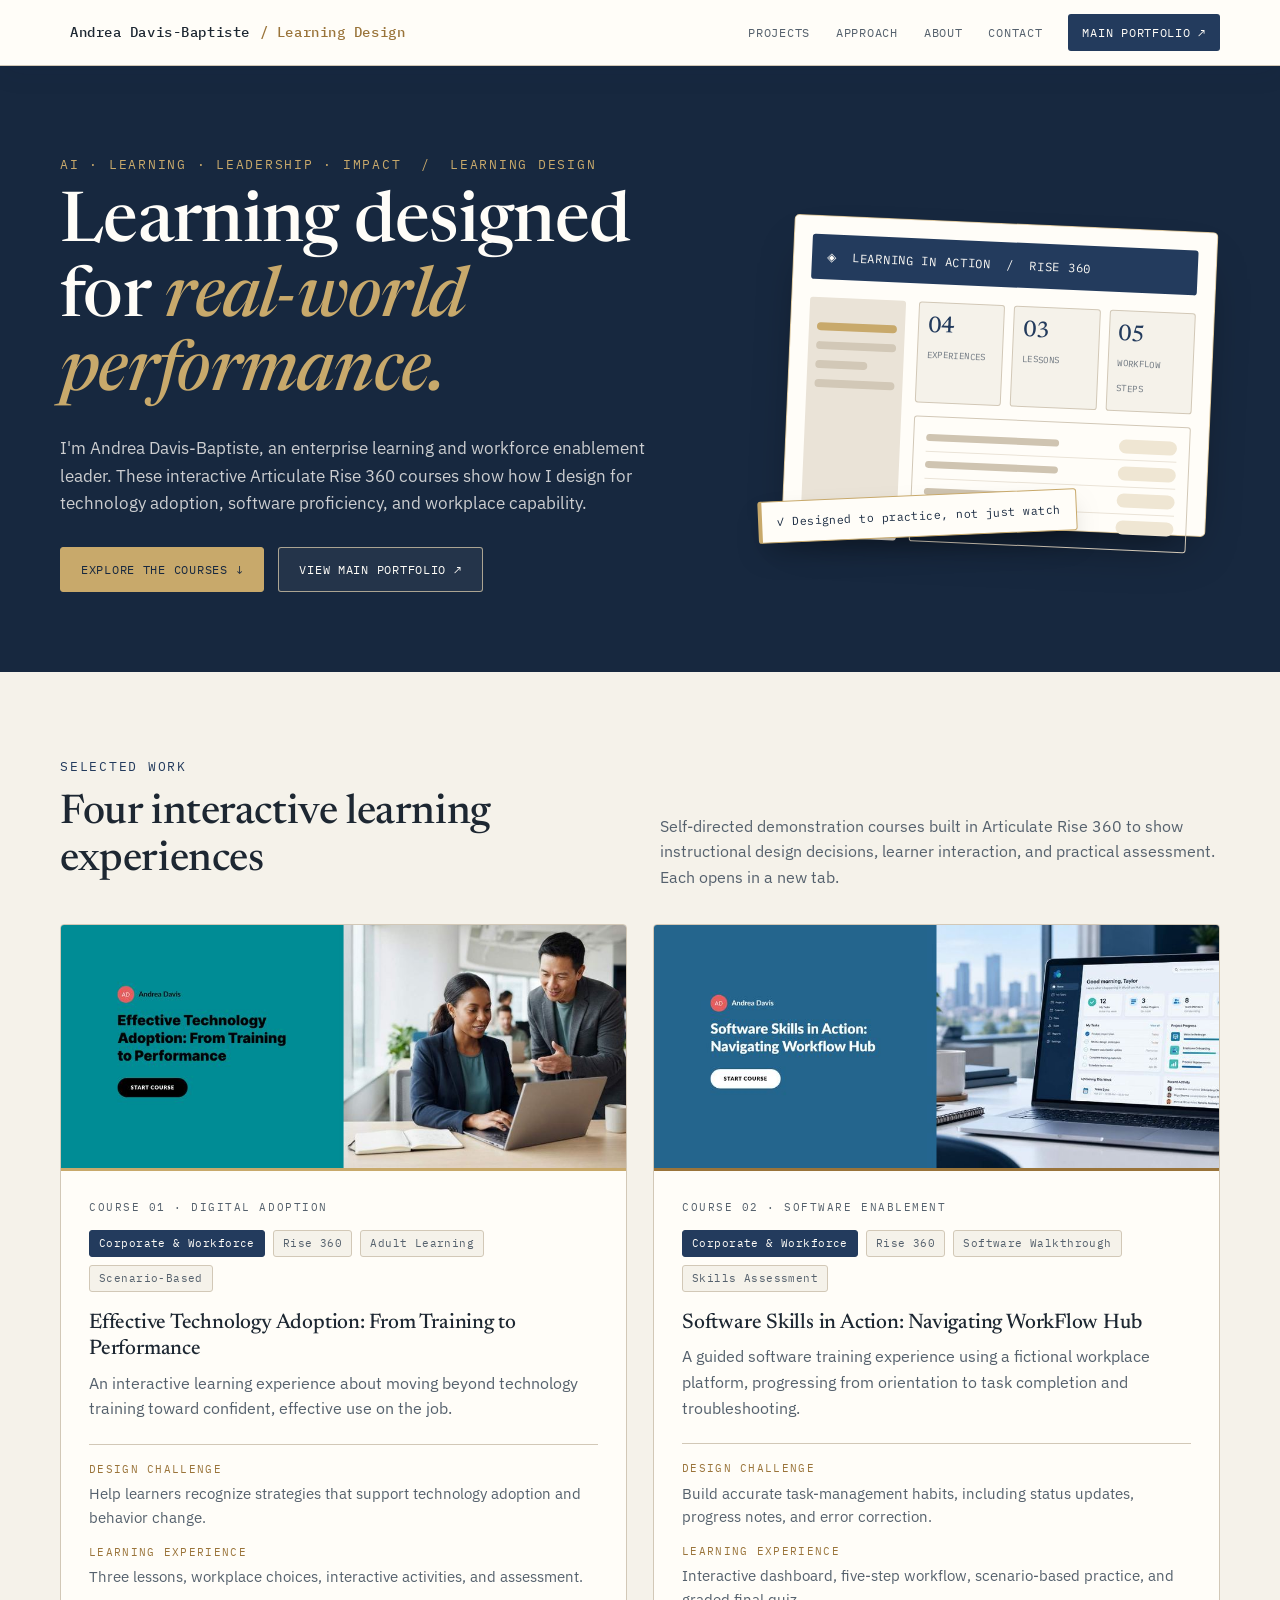
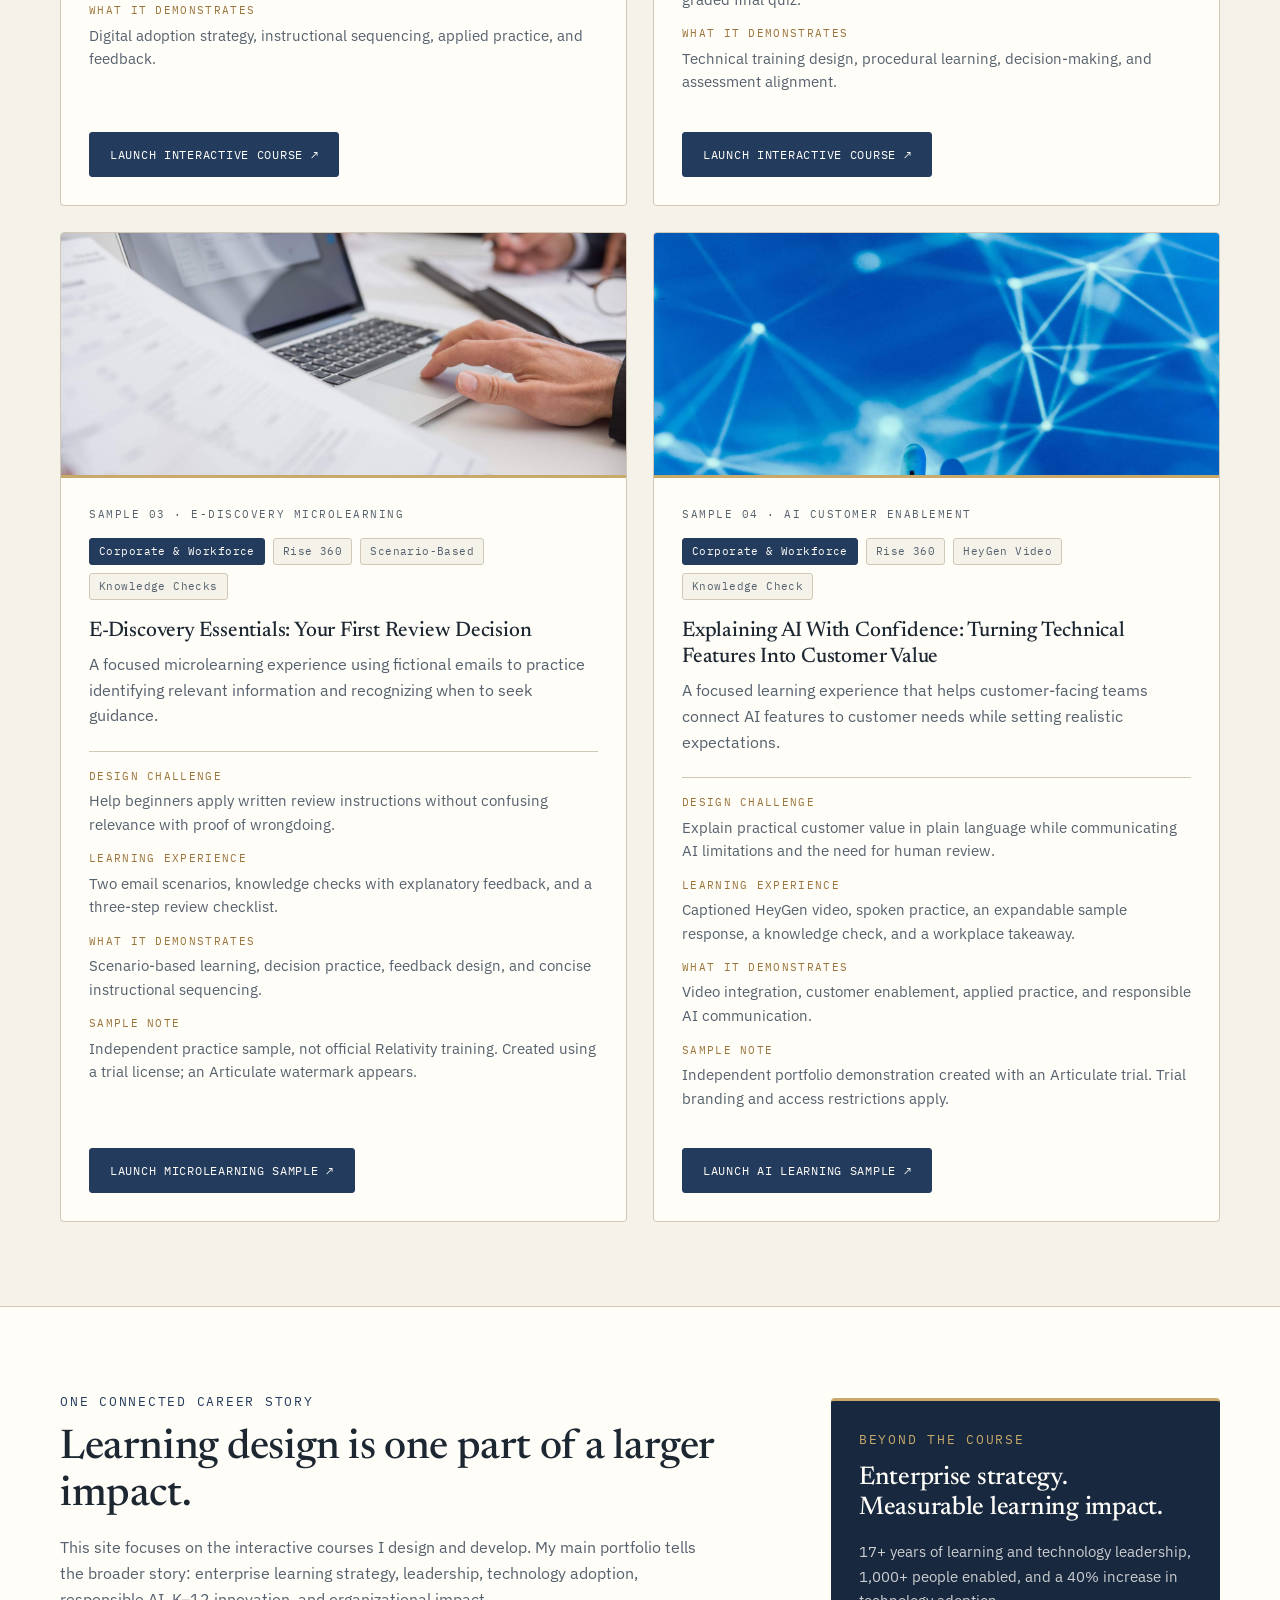
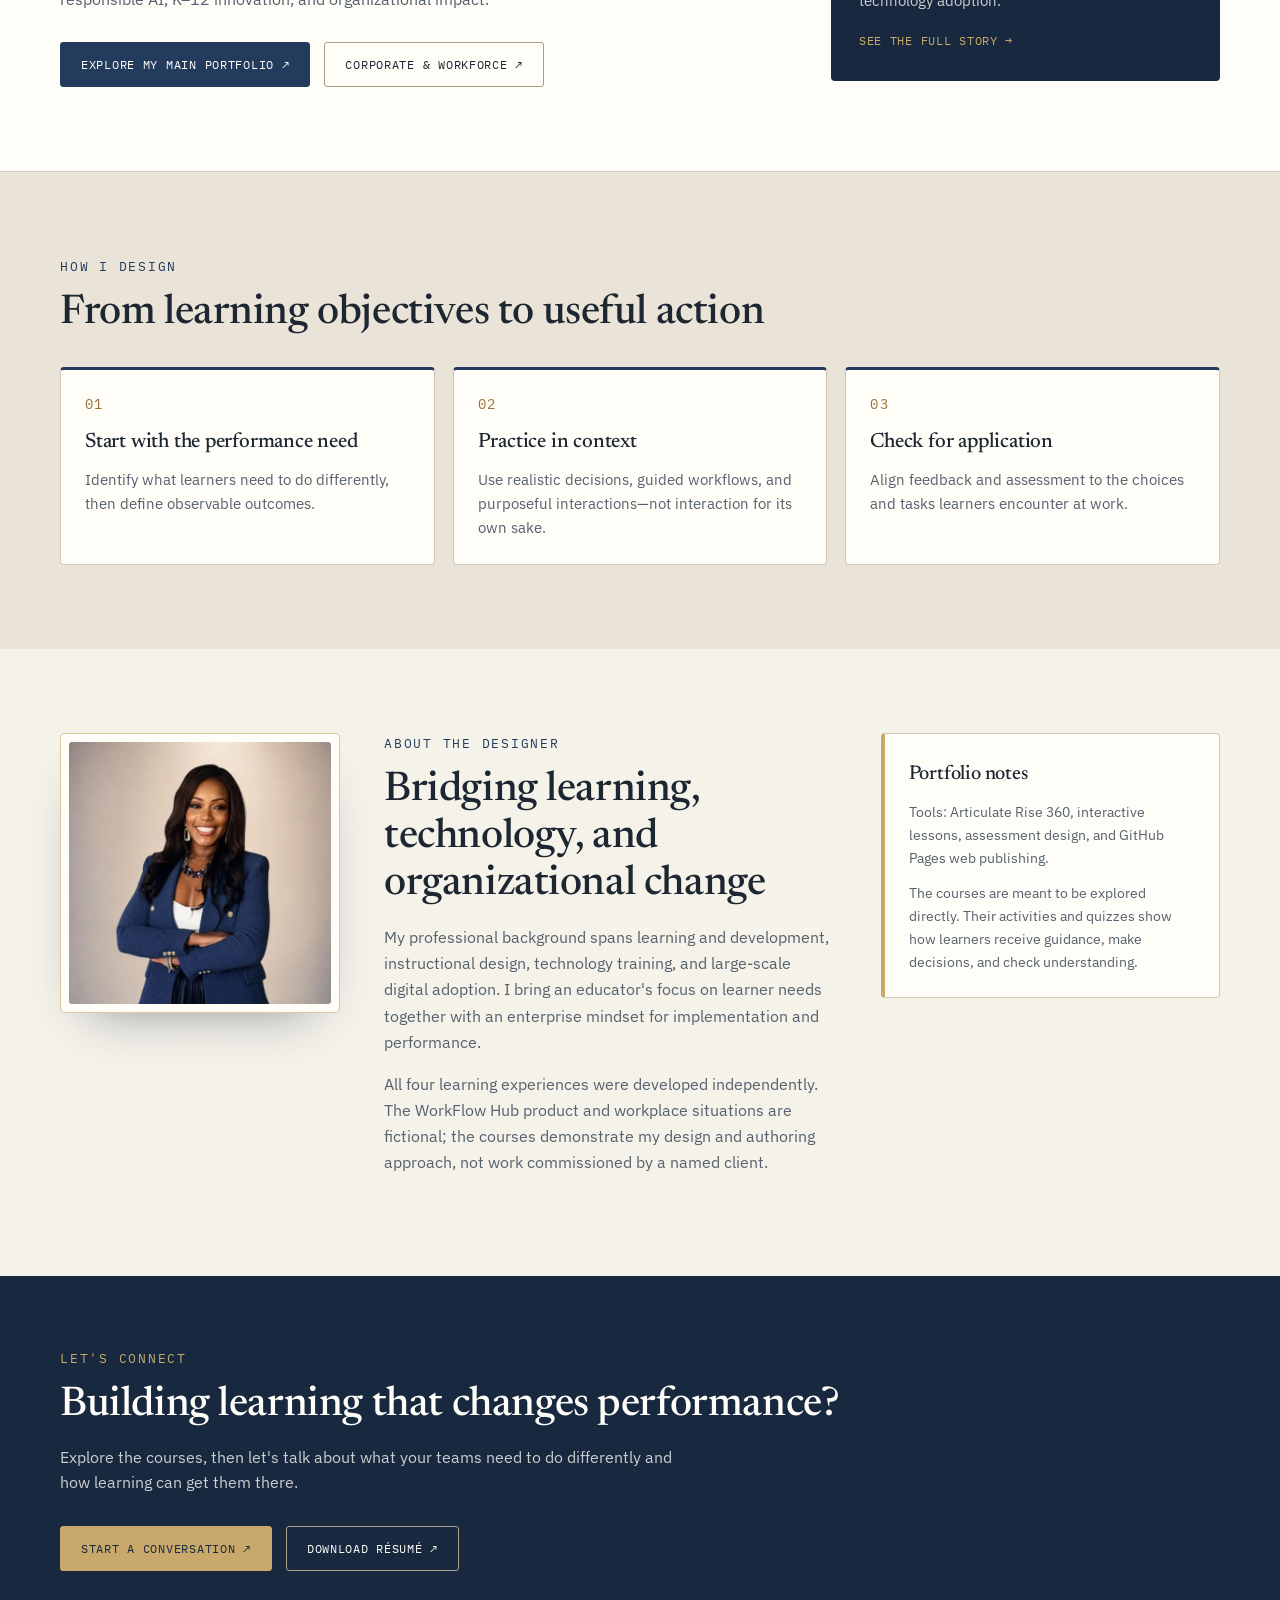
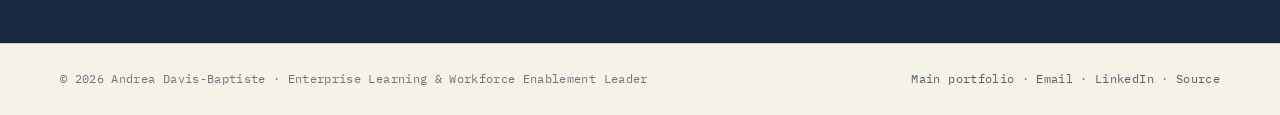
==== commit 1fc33677: "Add original Rise AI customer enablement course to portfolio" ====
--- a/index.html
+++ b/index.html
@@ -156,20 +156,20 @@
 <a class="skip" href="#main">Skip to content</a>
 <header><div class="container nav"><a class="brand" href="#top"><img src="https://andreadavisbaptiste82-creator.github.io/assets/adb-logo.png" alt="" />Andrea Davis-Baptiste <span>/ Learning Design</span></a><nav aria-label="Primary"><a href="#projects">Projects</a><a href="#approach">Approach</a><a href="#about">About</a><a href="https://andreadavisbaptiste82-creator.github.io/contact.html">Contact</a><a class="main-link" href="https://andreadavisbaptiste82-creator.github.io/" aria-label="Visit Andrea Davis-Baptiste's main portfolio">Main Portfolio ↗</a></nav></div></header>
 <main id="main">
-  <div class="hero" id="top"><div class="container hero-grid"><div><div class="eyebrow">AI · Learning · Leadership · Impact &nbsp;/&nbsp; Learning design</div><h1>Learning designed for <em>real-world performance.</em></h1><p>I'm Andrea Davis-Baptiste, an enterprise learning and workforce enablement leader. These interactive Articulate Rise 360 courses show how I design for technology adoption, software proficiency, and workplace capability.</p><div class="actions"><a class="btn" href="#projects">Explore the courses <span aria-hidden="true">↓</span></a><a class="btn ghost" href="https://andreadavisbaptiste82-creator.github.io/">View main portfolio ↗</a></div></div><div class="hero-art" aria-hidden="true"><div class="mock"><div class="mock-top">◈ &nbsp;Learning in Action &nbsp;/&nbsp; Rise 360</div><div class="mock-body"><div class="mock-side"><div class="bar active"></div><div class="bar"></div><div class="bar short"></div><div class="bar"></div></div><div class="mock-main"><div class="tiles"><div class="tile"><b>03</b><small>Experiences</small></div><div class="tile"><b>03</b><small>Lessons</small></div><div class="tile"><b>05</b><small>Workflow steps</small></div></div><div class="rows"><div class="task"></div><div class="task"></div><div class="task"></div><div class="task"></div></div></div></div></div><div class="float">✓ Designed to practice, not just watch</div></div></div></div>
+  <div class="hero" id="top"><div class="container hero-grid"><div><div class="eyebrow">AI · Learning · Leadership · Impact &nbsp;/&nbsp; Learning design</div><h1>Learning designed for <em>real-world performance.</em></h1><p>I'm Andrea Davis-Baptiste, an enterprise learning and workforce enablement leader. These interactive Articulate Rise 360 courses show how I design for technology adoption, software proficiency, and workplace capability.</p><div class="actions"><a class="btn" href="#projects">Explore the courses <span aria-hidden="true">↓</span></a><a class="btn ghost" href="https://andreadavisbaptiste82-creator.github.io/">View main portfolio ↗</a></div></div><div class="hero-art" aria-hidden="true"><div class="mock"><div class="mock-top">◈ &nbsp;Learning in Action &nbsp;/&nbsp; Rise 360</div><div class="mock-body"><div class="mock-side"><div class="bar active"></div><div class="bar"></div><div class="bar short"></div><div class="bar"></div></div><div class="mock-main"><div class="tiles"><div class="tile"><b>04</b><small>Experiences</small></div><div class="tile"><b>03</b><small>Lessons</small></div><div class="tile"><b>05</b><small>Workflow steps</small></div></div><div class="rows"><div class="task"></div><div class="task"></div><div class="task"></div><div class="task"></div></div></div></div></div><div class="float">✓ Designed to practice, not just watch</div></div></div></div>
 
-  <section id="projects"><div class="container"><div class="section-top"><div><div class="eyebrow">Selected work</div><h2>Three interactive learning experiences</h2></div><p>Self-directed demonstration courses built in Articulate Rise 360 to show instructional design decisions, learner interaction, and practical assessment. Each opens in a new tab.</p></div><div class="projects">
+  <section id="projects"><div class="container"><div class="section-top"><div><div class="eyebrow">Selected work</div><h2>Four interactive learning experiences</h2></div><p>Self-directed demonstration courses built in Articulate Rise 360 to show instructional design decisions, learner interaction, and practical assessment. Each opens in a new tab.</p></div><div class="projects">
     <article class="card"><figure class="shot"><img src="[data-uri]" alt="Opening screen of the Effective Technology Adoption course in Rise 360" width="960" height="412" /></figure><div class="card-content"><p class="card-kicker">Course 01 · Digital adoption</p><div class="tag-row"><span class="tag path">Corporate &amp; Workforce</span><span class="tag">Rise 360</span><span class="tag">Adult Learning</span><span class="tag">Scenario-Based</span></div><h4>Effective Technology Adoption: From Training to Performance</h4><p>An interactive learning experience about moving beyond technology training toward confident, effective use on the job.</p><dl><dt>Design challenge</dt><dd>Help learners recognize strategies that support technology adoption and behavior change.</dd><dt>Learning experience</dt><dd>Three lessons, workplace choices, interactive activities, and assessment.</dd><dt>What it demonstrates</dt><dd>Digital adoption strategy, instructional sequencing, applied practice, and feedback.</dd></dl><a class="btn" href="content/" target="_blank" rel="noopener noreferrer" aria-label="Launch Effective Technology Adoption course in a new tab">Launch interactive course ↗</a></div></article>
     <article class="card"><figure class="shot two"><img src="[data-uri]" alt="Opening screen of the Software Skills in Action: Navigating WorkFlow Hub course in Rise 360" width="960" height="412" /></figure><div class="card-content"><p class="card-kicker">Course 02 · Software enablement</p><div class="tag-row"><span class="tag path">Corporate &amp; Workforce</span><span class="tag">Rise 360</span><span class="tag">Software Walkthrough</span><span class="tag">Skills Assessment</span></div><h4>Software Skills in Action: Navigating WorkFlow Hub</h4><p>A guided software training experience using a fictional workplace platform, progressing from orientation to task completion and troubleshooting.</p><dl><dt>Design challenge</dt><dd>Build accurate task-management habits, including status updates, progress notes, and error correction.</dd><dt>Learning experience</dt><dd>Interactive dashboard, five-step workflow, scenario-based practice, and graded final quiz.</dd><dt>What it demonstrates</dt><dd>Technical training design, procedural learning, decision-making, and assessment alignment.</dd></dl><a class="btn" href="workflow-hub/" target="_blank" rel="noopener noreferrer" aria-label="Launch WorkFlow Hub course in a new tab">Launch interactive course ↗</a></div></article>
 
-    <article class="card"><figure class="shot"><img src="e-discovery/assets/stock-image.jpg" alt="Laptop and documents used as the cover of the e-discovery practice lesson" width="960" height="412" loading="lazy" /></figure><div class="card-content"><p class="card-kicker">Sample 03 · E-discovery microlearning</p><div class="tag-row"><span class="tag path">Corporate &amp; Workforce</span><span class="tag">Rise 360</span><span class="tag">Scenario-Based</span><span class="tag">Knowledge Checks</span></div><h4>E-Discovery Essentials: Your First Review Decision</h4><p>A focused microlearning experience using fictional emails to practice identifying relevant information and recognizing when to seek guidance.</p><dl><dt>Design challenge</dt><dd>Help beginners apply written review instructions without confusing relevance with proof of wrongdoing.</dd><dt>Learning experience</dt><dd>Two email scenarios, knowledge checks with explanatory feedback, and a three-step review checklist.</dd><dt>What it demonstrates</dt><dd>Scenario-based learning, decision practice, feedback design, and concise instructional sequencing.</dd><dt>Sample note</dt><dd>Independent practice sample, not official Relativity training. Created using a trial license; an Articulate watermark appears.</dd></dl><a class="btn" href="e-discovery/" target="_blank" rel="noopener noreferrer" aria-label="Launch E-Discovery Essentials microlearning in a new tab">Launch microlearning sample ↗</a></div></article>
+    <article class="card"><figure class="shot"><img src="e-discovery/assets/stock-image.jpg" alt="Laptop and documents used as the cover of the e-discovery practice lesson" width="960" height="412" loading="lazy" /></figure><div class="card-content"><p class="card-kicker">Sample 03 · E-discovery microlearning</p><div class="tag-row"><span class="tag path">Corporate &amp; Workforce</span><span class="tag">Rise 360</span><span class="tag">Scenario-Based</span><span class="tag">Knowledge Checks</span></div><h4>E-Discovery Essentials: Your First Review Decision</h4><p>A focused microlearning experience using fictional emails to practice identifying relevant information and recognizing when to seek guidance.</p><dl><dt>Design challenge</dt><dd>Help beginners apply written review instructions without confusing relevance with proof of wrongdoing.</dd><dt>Learning experience</dt><dd>Two email scenarios, knowledge checks with explanatory feedback, and a three-step review checklist.</dd><dt>What it demonstrates</dt><dd>Scenario-based learning, decision practice, feedback design, and concise instructional sequencing.</dd><dt>Sample note</dt><dd>Independent practice sample, not official Relativity training. Created using a trial license; an Articulate watermark appears.</dd></dl><a class="btn" href="e-discovery/" target="_blank" rel="noopener noreferrer" aria-label="Launch E-Discovery Essentials microlearning in a new tab">Launch microlearning sample ↗</a></div></article><article class="card"><figure class="shot"><img src="explaining-ai/assets/stock-image.jpg" alt="Blue digital network cover for Explaining AI With Confidence" width="960" height="412" loading="lazy" /></figure><div class="card-content"><p class="card-kicker">Sample 04 · AI customer enablement</p><div class="tag-row"><span class="tag path">Corporate &amp; Workforce</span><span class="tag">Rise 360</span><span class="tag">HeyGen Video</span><span class="tag">Knowledge Check</span></div><h4>Explaining AI With Confidence: Turning Technical Features Into Customer Value</h4><p>A focused learning experience that helps customer-facing teams connect AI features to customer needs while setting realistic expectations.</p><dl><dt>Design challenge</dt><dd>Explain practical customer value in plain language while communicating AI limitations and the need for human review.</dd><dt>Learning experience</dt><dd>Captioned HeyGen video, spoken practice, an expandable sample response, a knowledge check, and a workplace takeaway.</dd><dt>What it demonstrates</dt><dd>Video integration, customer enablement, applied practice, and responsible AI communication.</dd><dt>Sample note</dt><dd>Independent portfolio demonstration created with an Articulate trial. Trial branding and access restrictions apply.</dd></dl><a class="btn" href="explaining-ai/" target="_blank" rel="noopener noreferrer" aria-label="Launch Explaining AI With Confidence in a new tab">Launch AI learning sample ↗</a></div></article>
   </div></div></section>
 
   <section class="bridge" aria-labelledby="bridge-title"><div class="container bridge-grid"><div><div class="eyebrow">One connected career story</div><h2 id="bridge-title">Learning design is one part of a larger impact.</h2><p>This site focuses on the interactive courses I design and develop. My main portfolio tells the broader story: enterprise learning strategy, leadership, technology adoption, responsible AI, K–12 innovation, and organizational impact.</p><div class="actions"><a class="btn" href="https://andreadavisbaptiste82-creator.github.io/">Explore my main portfolio ↗</a><a class="btn ghost" href="https://andreadavisbaptiste82-creator.github.io/corporate.html">Corporate &amp; workforce ↗</a></div></div><aside class="bridge-box"><div class="eyebrow">Beyond the course</div><h3>Enterprise strategy. Measurable learning impact.</h3><p>17+ years of learning and technology leadership, 1,000+ people enabled, and a 40% increase in technology adoption.</p><a href="https://andreadavisbaptiste82-creator.github.io/">See the full story →</a></aside></div></section>
 
   <section id="approach" class="approach"><div class="container"><div class="eyebrow">How I design</div><h2>From learning objectives to useful action</h2><div class="three"><div class="mini"><div class="num">01</div><h3>Start with the performance need</h3><p>Identify what learners need to do differently, then define observable outcomes.</p></div><div class="mini"><div class="num">02</div><h3>Practice in context</h3><p>Use realistic decisions, guided workflows, and purposeful interactions—not interaction for its own sake.</p></div><div class="mini"><div class="num">03</div><h3>Check for application</h3><p>Align feedback and assessment to the choices and tasks learners encounter at work.</p></div></div></div></section>
 
-  <section id="about" class="about"><div class="container about-grid"><figure class="portrait" style="margin:0"><img src="[data-uri]" alt="Portrait of Andrea Davis-Baptiste" width="560" height="560"/></figure><div><div class="eyebrow">About the designer</div><h2>Bridging learning, technology, and organizational change</h2><p>My professional background spans learning and development, instructional design, technology training, and large-scale digital adoption. I bring an educator's focus on learner needs together with an enterprise mindset for implementation and performance.</p><p>All three learning experiences were developed independently. The WorkFlow Hub product and workplace situations are fictional; the courses demonstrate my design and authoring approach, not work commissioned by a named client.</p></div><aside class="note"><h3>Portfolio notes</h3><p>Tools: Articulate Rise 360, interactive lessons, assessment design, and GitHub Pages web publishing.</p><p style="margin-top:12px">The courses are meant to be explored directly. Their activities and quizzes show how learners receive guidance, make decisions, and check understanding.</p></aside></div></section>
+  <section id="about" class="about"><div class="container about-grid"><figure class="portrait" style="margin:0"><img src="[data-uri]" alt="Portrait of Andrea Davis-Baptiste" width="560" height="560"/></figure><div><div class="eyebrow">About the designer</div><h2>Bridging learning, technology, and organizational change</h2><p>My professional background spans learning and development, instructional design, technology training, and large-scale digital adoption. I bring an educator's focus on learner needs together with an enterprise mindset for implementation and performance.</p><p>All four learning experiences were developed independently. The WorkFlow Hub product and workplace situations are fictional; the courses demonstrate my design and authoring approach, not work commissioned by a named client.</p></div><aside class="note"><h3>Portfolio notes</h3><p>Tools: Articulate Rise 360, interactive lessons, assessment design, and GitHub Pages web publishing.</p><p style="margin-top:12px">The courses are meant to be explored directly. Their activities and quizzes show how learners receive guidance, make decisions, and check understanding.</p></aside></div></section>
 
   <div class="contact"><div class="container"><div class="eyebrow">Let's connect</div><h2>Building learning that changes performance?</h2><p>Explore the courses, then let's talk about what your teams need to do differently and how learning can get them there.</p><div class="actions"><a class="btn" href="https://andreadavisbaptiste82-creator.github.io/contact.html">Start a conversation ↗</a><a class="btn ghost" href="https://andreadavisbaptiste82-creator.github.io/assets/Andrea-Davis-Baptiste-Resume.pdf" target="_blank" rel="noopener noreferrer">Download résumé ↗</a></div></div></div>
 </main>
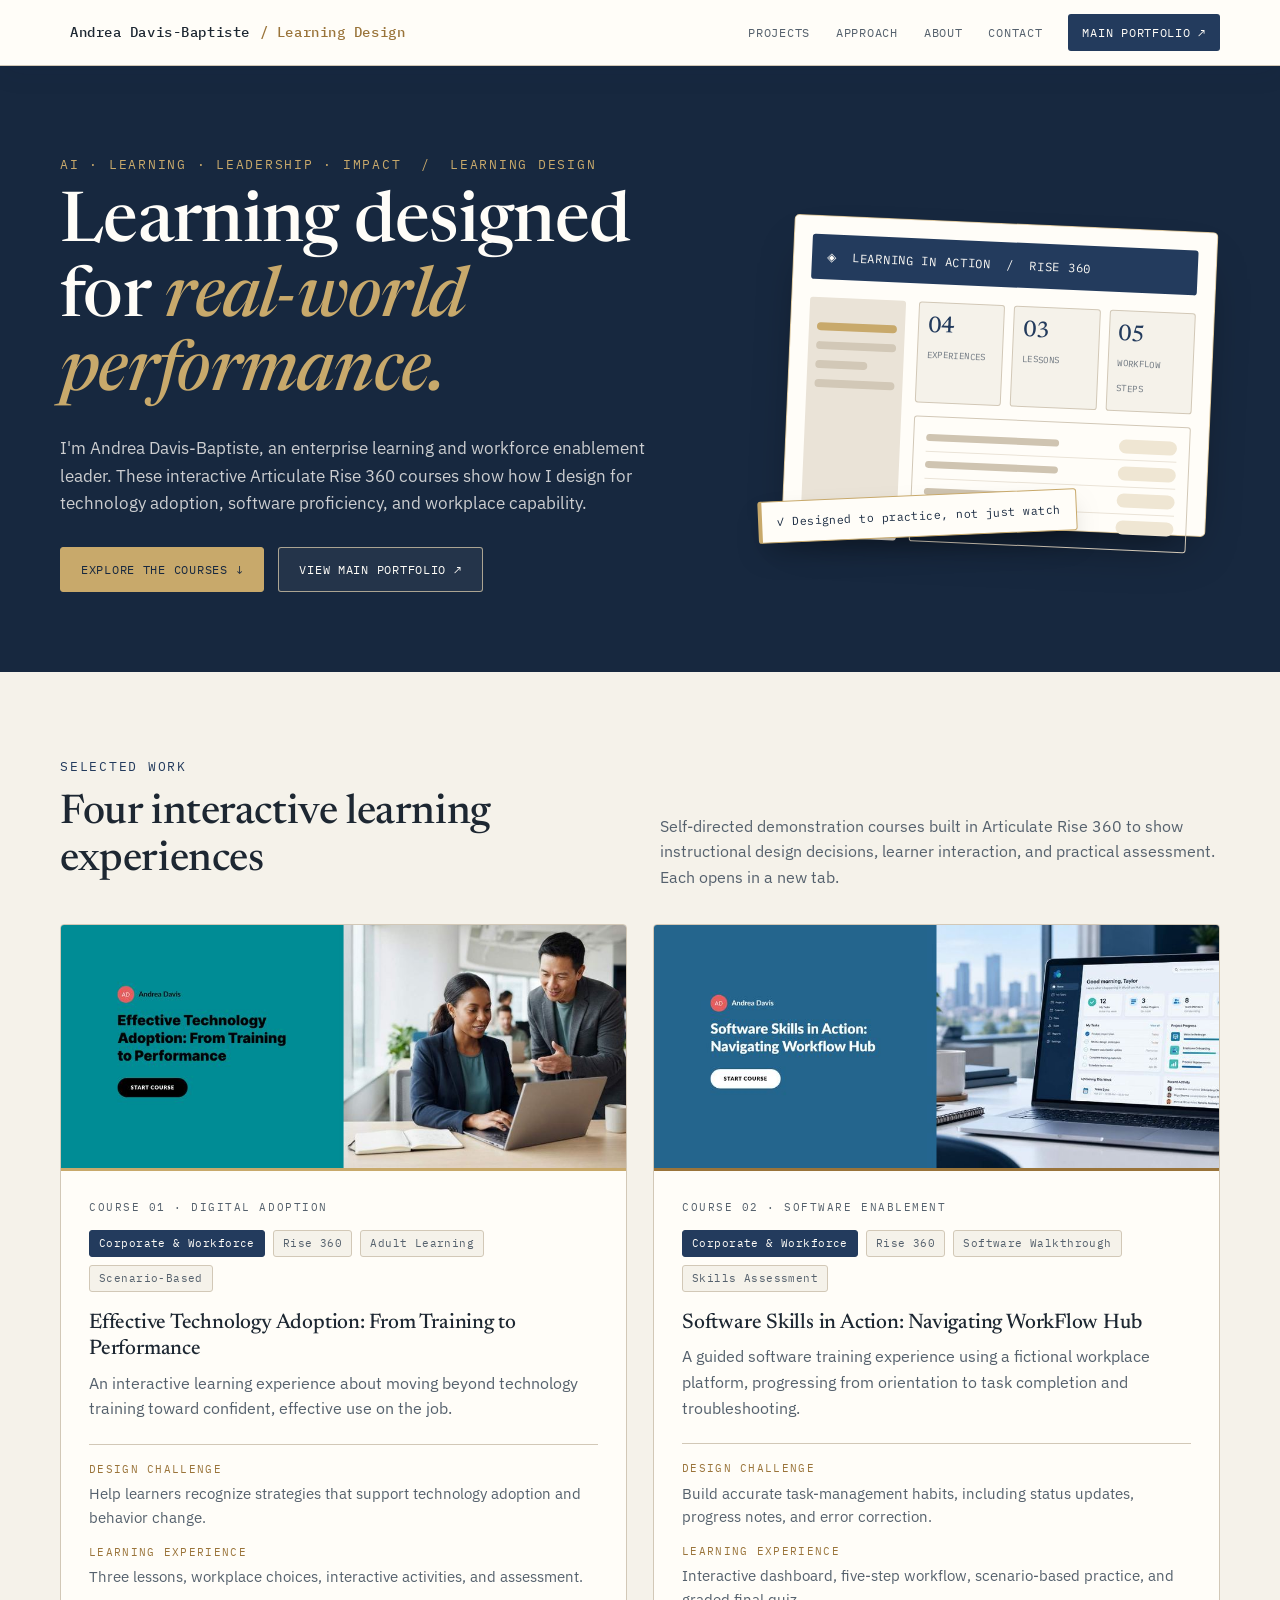
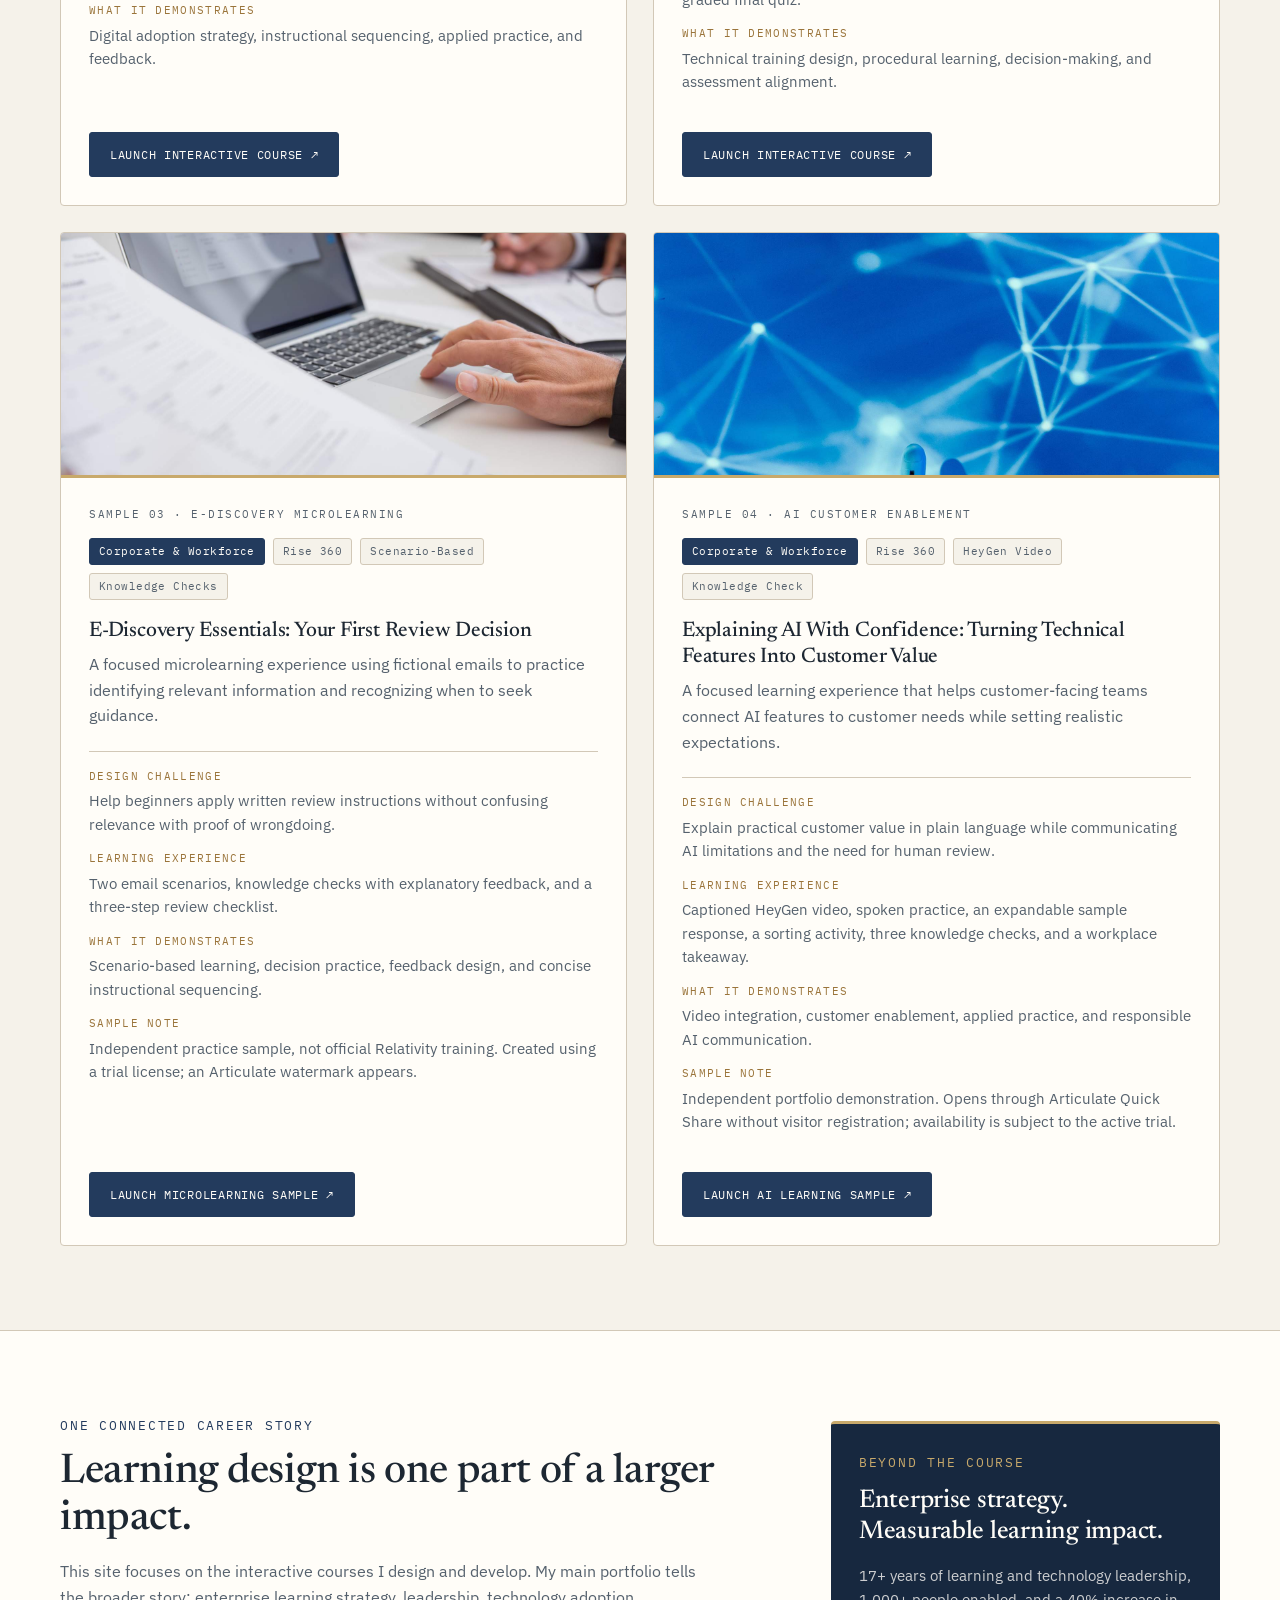
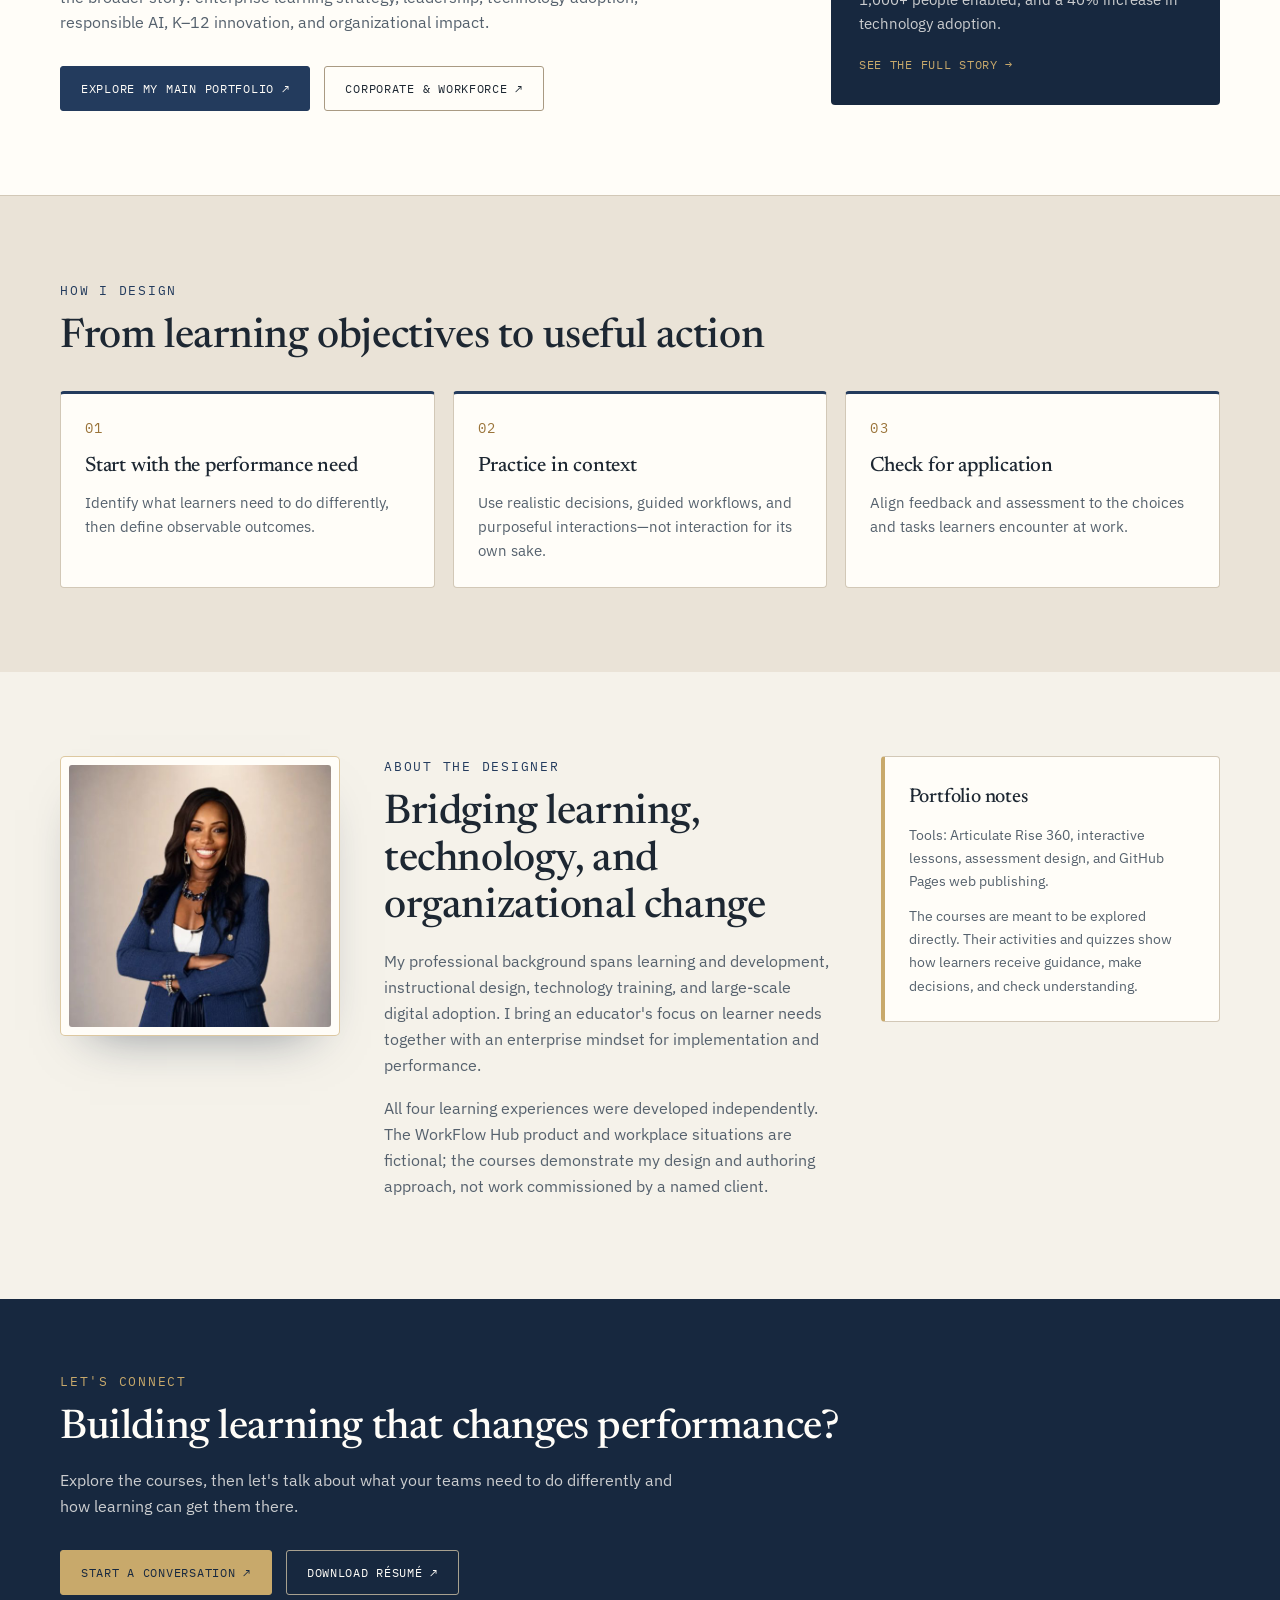
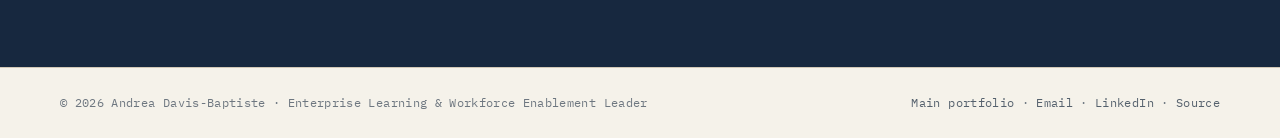
==== commit 6c72029b: "Link AI course to guestbook-free Quick Share and describe expanded activities" ====
--- a/index.html
+++ b/index.html
@@ -162,7 +162,7 @@
     <article class="card"><figure class="shot"><img src="[data-uri]" alt="Opening screen of the Effective Technology Adoption course in Rise 360" width="960" height="412" /></figure><div class="card-content"><p class="card-kicker">Course 01 · Digital adoption</p><div class="tag-row"><span class="tag path">Corporate &amp; Workforce</span><span class="tag">Rise 360</span><span class="tag">Adult Learning</span><span class="tag">Scenario-Based</span></div><h4>Effective Technology Adoption: From Training to Performance</h4><p>An interactive learning experience about moving beyond technology training toward confident, effective use on the job.</p><dl><dt>Design challenge</dt><dd>Help learners recognize strategies that support technology adoption and behavior change.</dd><dt>Learning experience</dt><dd>Three lessons, workplace choices, interactive activities, and assessment.</dd><dt>What it demonstrates</dt><dd>Digital adoption strategy, instructional sequencing, applied practice, and feedback.</dd></dl><a class="btn" href="content/" target="_blank" rel="noopener noreferrer" aria-label="Launch Effective Technology Adoption course in a new tab">Launch interactive course ↗</a></div></article>
     <article class="card"><figure class="shot two"><img src="[data-uri]" alt="Opening screen of the Software Skills in Action: Navigating WorkFlow Hub course in Rise 360" width="960" height="412" /></figure><div class="card-content"><p class="card-kicker">Course 02 · Software enablement</p><div class="tag-row"><span class="tag path">Corporate &amp; Workforce</span><span class="tag">Rise 360</span><span class="tag">Software Walkthrough</span><span class="tag">Skills Assessment</span></div><h4>Software Skills in Action: Navigating WorkFlow Hub</h4><p>A guided software training experience using a fictional workplace platform, progressing from orientation to task completion and troubleshooting.</p><dl><dt>Design challenge</dt><dd>Build accurate task-management habits, including status updates, progress notes, and error correction.</dd><dt>Learning experience</dt><dd>Interactive dashboard, five-step workflow, scenario-based practice, and graded final quiz.</dd><dt>What it demonstrates</dt><dd>Technical training design, procedural learning, decision-making, and assessment alignment.</dd></dl><a class="btn" href="workflow-hub/" target="_blank" rel="noopener noreferrer" aria-label="Launch WorkFlow Hub course in a new tab">Launch interactive course ↗</a></div></article>
 
-    <article class="card"><figure class="shot"><img src="e-discovery/assets/stock-image.jpg" alt="Laptop and documents used as the cover of the e-discovery practice lesson" width="960" height="412" loading="lazy" /></figure><div class="card-content"><p class="card-kicker">Sample 03 · E-discovery microlearning</p><div class="tag-row"><span class="tag path">Corporate &amp; Workforce</span><span class="tag">Rise 360</span><span class="tag">Scenario-Based</span><span class="tag">Knowledge Checks</span></div><h4>E-Discovery Essentials: Your First Review Decision</h4><p>A focused microlearning experience using fictional emails to practice identifying relevant information and recognizing when to seek guidance.</p><dl><dt>Design challenge</dt><dd>Help beginners apply written review instructions without confusing relevance with proof of wrongdoing.</dd><dt>Learning experience</dt><dd>Two email scenarios, knowledge checks with explanatory feedback, and a three-step review checklist.</dd><dt>What it demonstrates</dt><dd>Scenario-based learning, decision practice, feedback design, and concise instructional sequencing.</dd><dt>Sample note</dt><dd>Independent practice sample, not official Relativity training. Created using a trial license; an Articulate watermark appears.</dd></dl><a class="btn" href="e-discovery/" target="_blank" rel="noopener noreferrer" aria-label="Launch E-Discovery Essentials microlearning in a new tab">Launch microlearning sample ↗</a></div></article><article class="card"><figure class="shot"><img src="explaining-ai/assets/stock-image.jpg" alt="Blue digital network cover for Explaining AI With Confidence" width="960" height="412" loading="lazy" /></figure><div class="card-content"><p class="card-kicker">Sample 04 · AI customer enablement</p><div class="tag-row"><span class="tag path">Corporate &amp; Workforce</span><span class="tag">Rise 360</span><span class="tag">HeyGen Video</span><span class="tag">Knowledge Check</span></div><h4>Explaining AI With Confidence: Turning Technical Features Into Customer Value</h4><p>A focused learning experience that helps customer-facing teams connect AI features to customer needs while setting realistic expectations.</p><dl><dt>Design challenge</dt><dd>Explain practical customer value in plain language while communicating AI limitations and the need for human review.</dd><dt>Learning experience</dt><dd>Captioned HeyGen video, spoken practice, an expandable sample response, a knowledge check, and a workplace takeaway.</dd><dt>What it demonstrates</dt><dd>Video integration, customer enablement, applied practice, and responsible AI communication.</dd><dt>Sample note</dt><dd>Independent portfolio demonstration created with an Articulate trial. Trial branding and access restrictions apply.</dd></dl><a class="btn" href="explaining-ai/" target="_blank" rel="noopener noreferrer" aria-label="Launch Explaining AI With Confidence in a new tab">Launch AI learning sample ↗</a></div></article>
+    <article class="card"><figure class="shot"><img src="e-discovery/assets/stock-image.jpg" alt="Laptop and documents used as the cover of the e-discovery practice lesson" width="960" height="412" loading="lazy" /></figure><div class="card-content"><p class="card-kicker">Sample 03 · E-discovery microlearning</p><div class="tag-row"><span class="tag path">Corporate &amp; Workforce</span><span class="tag">Rise 360</span><span class="tag">Scenario-Based</span><span class="tag">Knowledge Checks</span></div><h4>E-Discovery Essentials: Your First Review Decision</h4><p>A focused microlearning experience using fictional emails to practice identifying relevant information and recognizing when to seek guidance.</p><dl><dt>Design challenge</dt><dd>Help beginners apply written review instructions without confusing relevance with proof of wrongdoing.</dd><dt>Learning experience</dt><dd>Two email scenarios, knowledge checks with explanatory feedback, and a three-step review checklist.</dd><dt>What it demonstrates</dt><dd>Scenario-based learning, decision practice, feedback design, and concise instructional sequencing.</dd><dt>Sample note</dt><dd>Independent practice sample, not official Relativity training. Created using a trial license; an Articulate watermark appears.</dd></dl><a class="btn" href="e-discovery/" target="_blank" rel="noopener noreferrer" aria-label="Launch E-Discovery Essentials microlearning in a new tab">Launch microlearning sample ↗</a></div></article><article class="card"><figure class="shot"><img src="explaining-ai/assets/stock-image.jpg" alt="Blue digital network cover for Explaining AI With Confidence" width="960" height="412" loading="lazy" /></figure><div class="card-content"><p class="card-kicker">Sample 04 · AI customer enablement</p><div class="tag-row"><span class="tag path">Corporate &amp; Workforce</span><span class="tag">Rise 360</span><span class="tag">HeyGen Video</span><span class="tag">Knowledge Check</span></div><h4>Explaining AI With Confidence: Turning Technical Features Into Customer Value</h4><p>A focused learning experience that helps customer-facing teams connect AI features to customer needs while setting realistic expectations.</p><dl><dt>Design challenge</dt><dd>Explain practical customer value in plain language while communicating AI limitations and the need for human review.</dd><dt>Learning experience</dt><dd>Captioned HeyGen video, spoken practice, an expandable sample response, a sorting activity, three knowledge checks, and a workplace takeaway.</dd><dt>What it demonstrates</dt><dd>Video integration, customer enablement, applied practice, and responsible AI communication.</dd><dt>Sample note</dt><dd>Independent portfolio demonstration. Opens through Articulate Quick Share without visitor registration; availability is subject to the active trial.</dd></dl><a class="btn" href="https://share.articulate.com/h6P9coQutF__NES-AxCli" target="_blank" rel="noopener noreferrer" aria-label="Launch Explaining AI With Confidence in a new tab">Launch AI learning sample ↗</a></div></article>
   </div></div></section>
 
   <section class="bridge" aria-labelledby="bridge-title"><div class="container bridge-grid"><div><div class="eyebrow">One connected career story</div><h2 id="bridge-title">Learning design is one part of a larger impact.</h2><p>This site focuses on the interactive courses I design and develop. My main portfolio tells the broader story: enterprise learning strategy, leadership, technology adoption, responsible AI, K–12 innovation, and organizational impact.</p><div class="actions"><a class="btn" href="https://andreadavisbaptiste82-creator.github.io/">Explore my main portfolio ↗</a><a class="btn ghost" href="https://andreadavisbaptiste82-creator.github.io/corporate.html">Corporate &amp; workforce ↗</a></div></div><aside class="bridge-box"><div class="eyebrow">Beyond the course</div><h3>Enterprise strategy. Measurable learning impact.</h3><p>17+ years of learning and technology leadership, 1,000+ people enabled, and a 40% increase in technology adoption.</p><a href="https://andreadavisbaptiste82-creator.github.io/">See the full story →</a></aside></div></section>
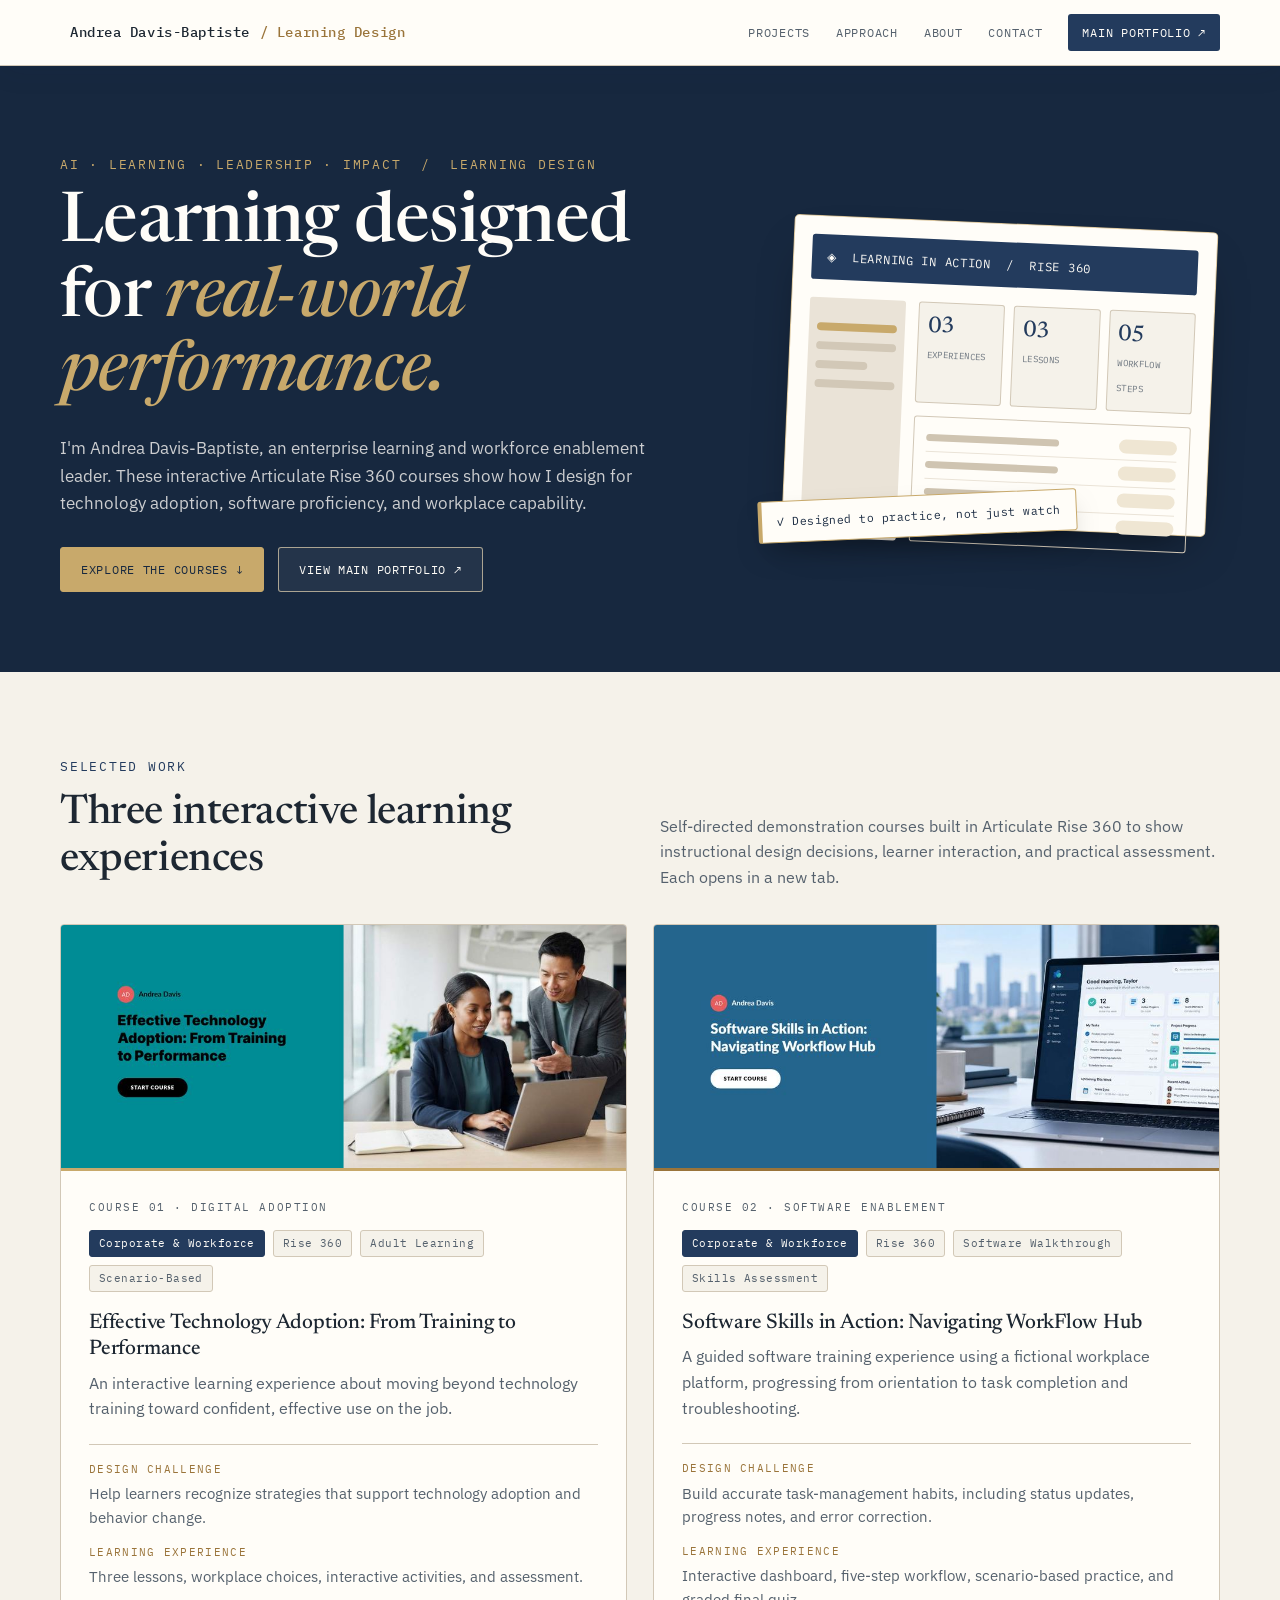
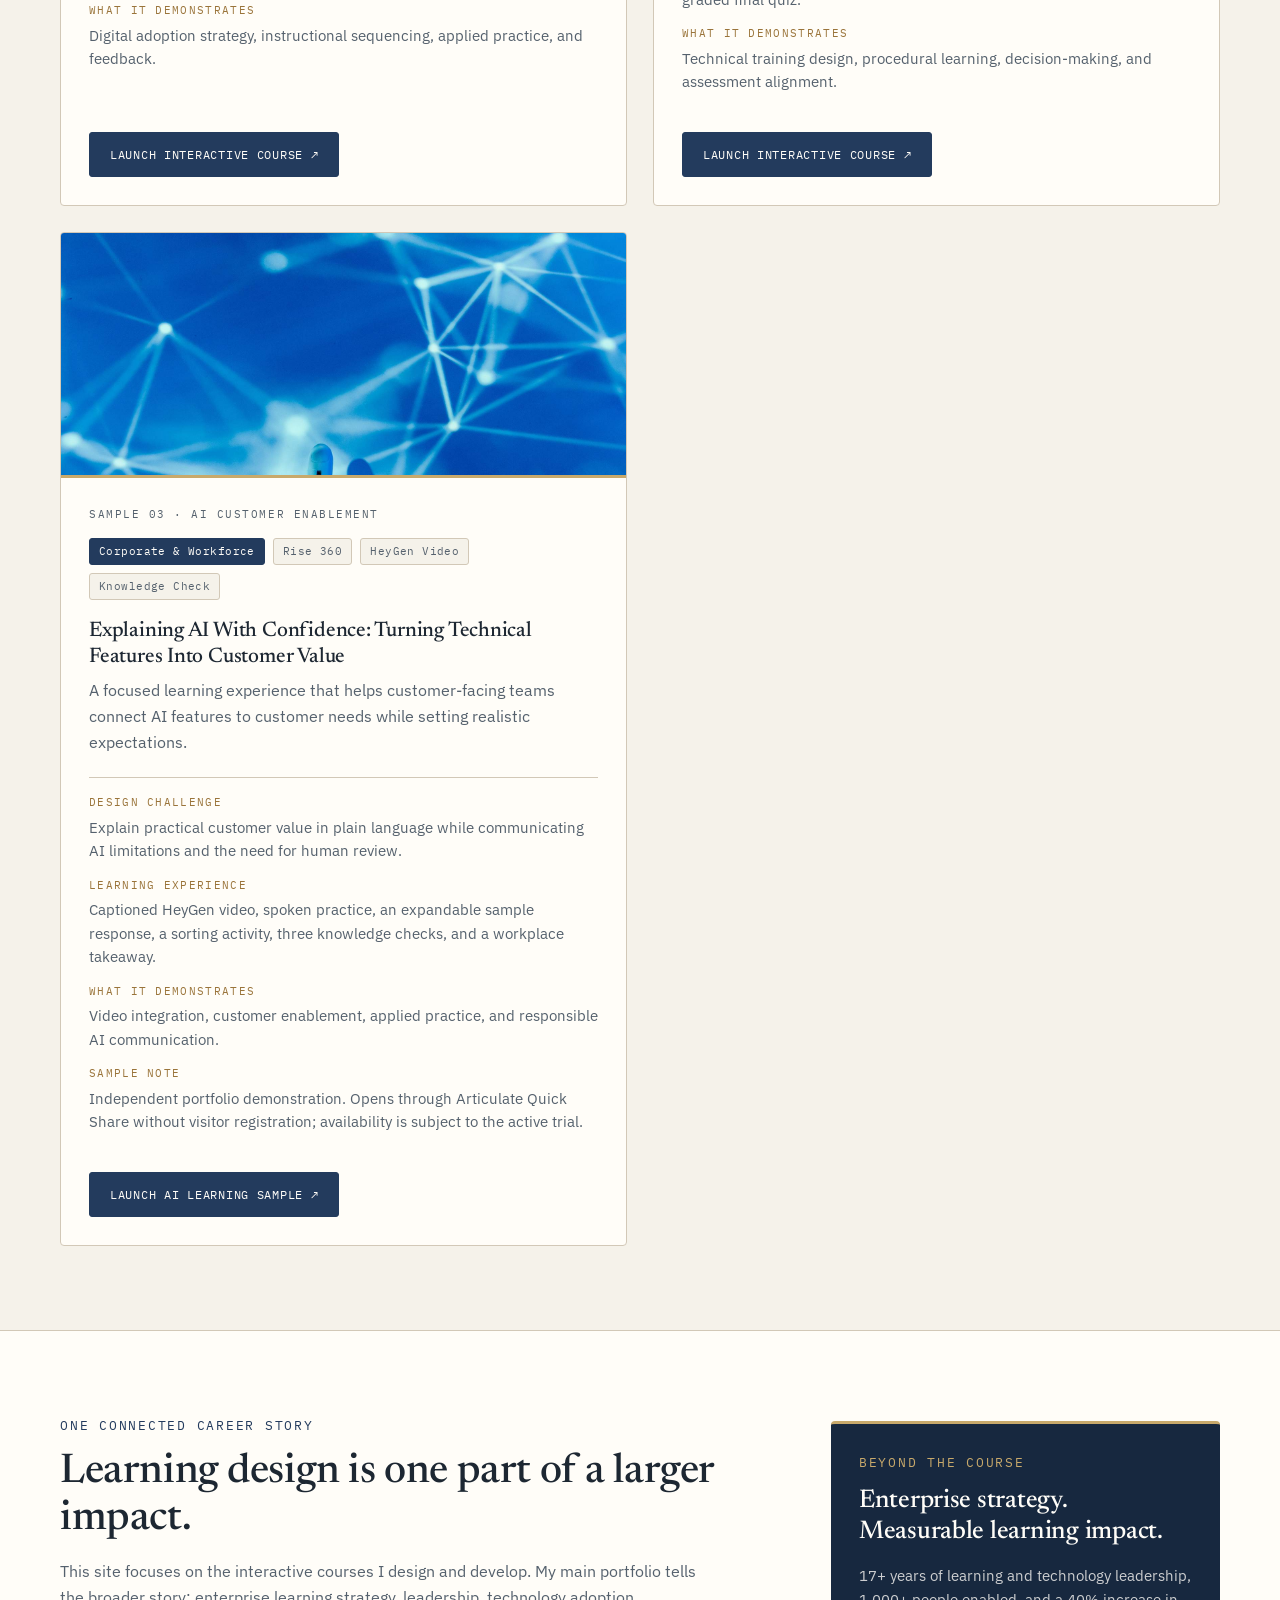
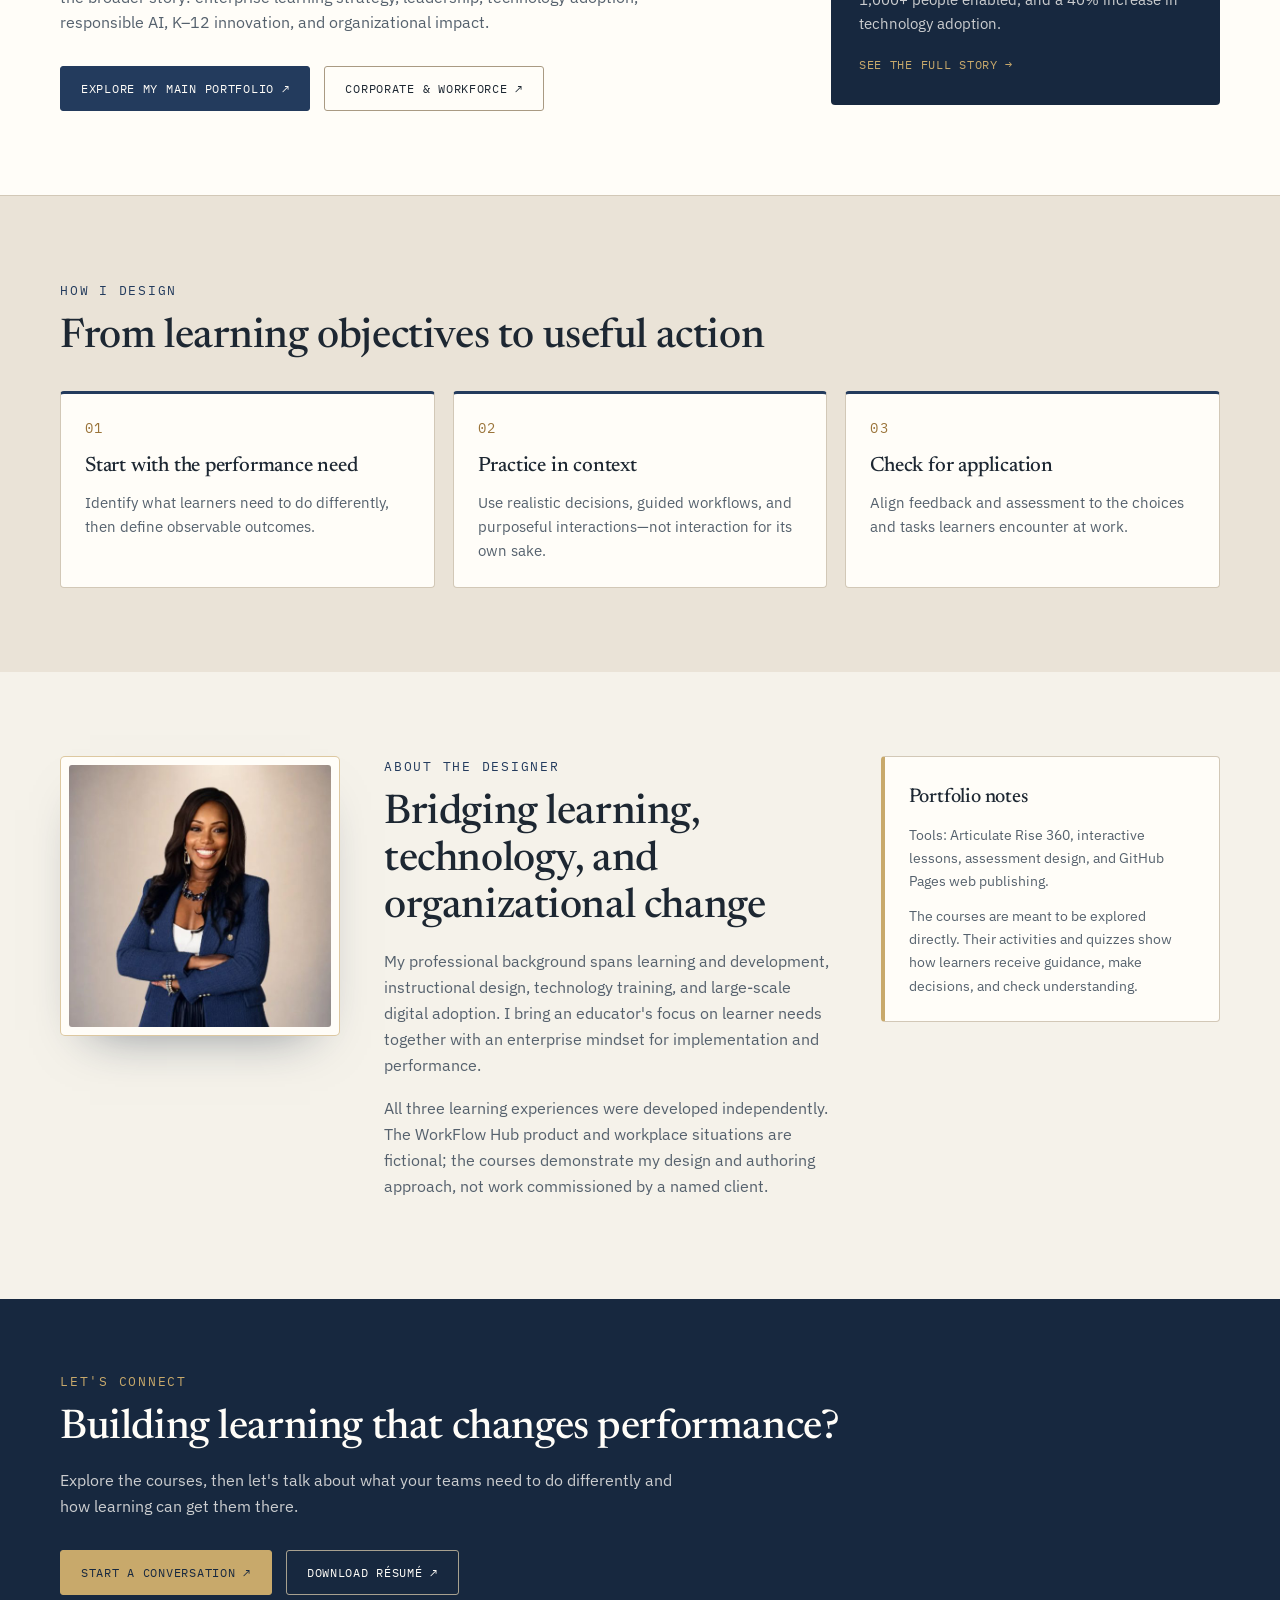
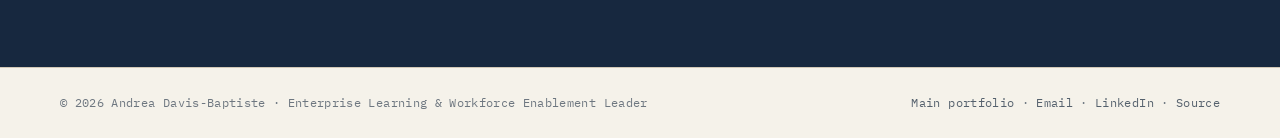
==== commit 0d6ea206: "Remove expired e-discovery sample from portfolio listing" ====
--- a/index.html
+++ b/index.html
@@ -156,20 +156,20 @@
 <a class="skip" href="#main">Skip to content</a>
 <header><div class="container nav"><a class="brand" href="#top"><img src="https://andreadavisbaptiste82-creator.github.io/assets/adb-logo.png" alt="" />Andrea Davis-Baptiste <span>/ Learning Design</span></a><nav aria-label="Primary"><a href="#projects">Projects</a><a href="#approach">Approach</a><a href="#about">About</a><a href="https://andreadavisbaptiste82-creator.github.io/contact.html">Contact</a><a class="main-link" href="https://andreadavisbaptiste82-creator.github.io/" aria-label="Visit Andrea Davis-Baptiste's main portfolio">Main Portfolio ↗</a></nav></div></header>
 <main id="main">
-  <div class="hero" id="top"><div class="container hero-grid"><div><div class="eyebrow">AI · Learning · Leadership · Impact &nbsp;/&nbsp; Learning design</div><h1>Learning designed for <em>real-world performance.</em></h1><p>I'm Andrea Davis-Baptiste, an enterprise learning and workforce enablement leader. These interactive Articulate Rise 360 courses show how I design for technology adoption, software proficiency, and workplace capability.</p><div class="actions"><a class="btn" href="#projects">Explore the courses <span aria-hidden="true">↓</span></a><a class="btn ghost" href="https://andreadavisbaptiste82-creator.github.io/">View main portfolio ↗</a></div></div><div class="hero-art" aria-hidden="true"><div class="mock"><div class="mock-top">◈ &nbsp;Learning in Action &nbsp;/&nbsp; Rise 360</div><div class="mock-body"><div class="mock-side"><div class="bar active"></div><div class="bar"></div><div class="bar short"></div><div class="bar"></div></div><div class="mock-main"><div class="tiles"><div class="tile"><b>04</b><small>Experiences</small></div><div class="tile"><b>03</b><small>Lessons</small></div><div class="tile"><b>05</b><small>Workflow steps</small></div></div><div class="rows"><div class="task"></div><div class="task"></div><div class="task"></div><div class="task"></div></div></div></div></div><div class="float">✓ Designed to practice, not just watch</div></div></div></div>
+  <div class="hero" id="top"><div class="container hero-grid"><div><div class="eyebrow">AI · Learning · Leadership · Impact &nbsp;/&nbsp; Learning design</div><h1>Learning designed for <em>real-world performance.</em></h1><p>I'm Andrea Davis-Baptiste, an enterprise learning and workforce enablement leader. These interactive Articulate Rise 360 courses show how I design for technology adoption, software proficiency, and workplace capability.</p><div class="actions"><a class="btn" href="#projects">Explore the courses <span aria-hidden="true">↓</span></a><a class="btn ghost" href="https://andreadavisbaptiste82-creator.github.io/">View main portfolio ↗</a></div></div><div class="hero-art" aria-hidden="true"><div class="mock"><div class="mock-top">◈ &nbsp;Learning in Action &nbsp;/&nbsp; Rise 360</div><div class="mock-body"><div class="mock-side"><div class="bar active"></div><div class="bar"></div><div class="bar short"></div><div class="bar"></div></div><div class="mock-main"><div class="tiles"><div class="tile"><b>03</b><small>Experiences</small></div><div class="tile"><b>03</b><small>Lessons</small></div><div class="tile"><b>05</b><small>Workflow steps</small></div></div><div class="rows"><div class="task"></div><div class="task"></div><div class="task"></div><div class="task"></div></div></div></div></div><div class="float">✓ Designed to practice, not just watch</div></div></div></div>
 
-  <section id="projects"><div class="container"><div class="section-top"><div><div class="eyebrow">Selected work</div><h2>Four interactive learning experiences</h2></div><p>Self-directed demonstration courses built in Articulate Rise 360 to show instructional design decisions, learner interaction, and practical assessment. Each opens in a new tab.</p></div><div class="projects">
+  <section id="projects"><div class="container"><div class="section-top"><div><div class="eyebrow">Selected work</div><h2>Three interactive learning experiences</h2></div><p>Self-directed demonstration courses built in Articulate Rise 360 to show instructional design decisions, learner interaction, and practical assessment. Each opens in a new tab.</p></div><div class="projects">
     <article class="card"><figure class="shot"><img src="[data-uri]" alt="Opening screen of the Effective Technology Adoption course in Rise 360" width="960" height="412" /></figure><div class="card-content"><p class="card-kicker">Course 01 · Digital adoption</p><div class="tag-row"><span class="tag path">Corporate &amp; Workforce</span><span class="tag">Rise 360</span><span class="tag">Adult Learning</span><span class="tag">Scenario-Based</span></div><h4>Effective Technology Adoption: From Training to Performance</h4><p>An interactive learning experience about moving beyond technology training toward confident, effective use on the job.</p><dl><dt>Design challenge</dt><dd>Help learners recognize strategies that support technology adoption and behavior change.</dd><dt>Learning experience</dt><dd>Three lessons, workplace choices, interactive activities, and assessment.</dd><dt>What it demonstrates</dt><dd>Digital adoption strategy, instructional sequencing, applied practice, and feedback.</dd></dl><a class="btn" href="content/" target="_blank" rel="noopener noreferrer" aria-label="Launch Effective Technology Adoption course in a new tab">Launch interactive course ↗</a></div></article>
     <article class="card"><figure class="shot two"><img src="[data-uri]" alt="Opening screen of the Software Skills in Action: Navigating WorkFlow Hub course in Rise 360" width="960" height="412" /></figure><div class="card-content"><p class="card-kicker">Course 02 · Software enablement</p><div class="tag-row"><span class="tag path">Corporate &amp; Workforce</span><span class="tag">Rise 360</span><span class="tag">Software Walkthrough</span><span class="tag">Skills Assessment</span></div><h4>Software Skills in Action: Navigating WorkFlow Hub</h4><p>A guided software training experience using a fictional workplace platform, progressing from orientation to task completion and troubleshooting.</p><dl><dt>Design challenge</dt><dd>Build accurate task-management habits, including status updates, progress notes, and error correction.</dd><dt>Learning experience</dt><dd>Interactive dashboard, five-step workflow, scenario-based practice, and graded final quiz.</dd><dt>What it demonstrates</dt><dd>Technical training design, procedural learning, decision-making, and assessment alignment.</dd></dl><a class="btn" href="workflow-hub/" target="_blank" rel="noopener noreferrer" aria-label="Launch WorkFlow Hub course in a new tab">Launch interactive course ↗</a></div></article>
 
-    <article class="card"><figure class="shot"><img src="e-discovery/assets/stock-image.jpg" alt="Laptop and documents used as the cover of the e-discovery practice lesson" width="960" height="412" loading="lazy" /></figure><div class="card-content"><p class="card-kicker">Sample 03 · E-discovery microlearning</p><div class="tag-row"><span class="tag path">Corporate &amp; Workforce</span><span class="tag">Rise 360</span><span class="tag">Scenario-Based</span><span class="tag">Knowledge Checks</span></div><h4>E-Discovery Essentials: Your First Review Decision</h4><p>A focused microlearning experience using fictional emails to practice identifying relevant information and recognizing when to seek guidance.</p><dl><dt>Design challenge</dt><dd>Help beginners apply written review instructions without confusing relevance with proof of wrongdoing.</dd><dt>Learning experience</dt><dd>Two email scenarios, knowledge checks with explanatory feedback, and a three-step review checklist.</dd><dt>What it demonstrates</dt><dd>Scenario-based learning, decision practice, feedback design, and concise instructional sequencing.</dd><dt>Sample note</dt><dd>Independent practice sample, not official Relativity training. Created using a trial license; an Articulate watermark appears.</dd></dl><a class="btn" href="e-discovery/" target="_blank" rel="noopener noreferrer" aria-label="Launch E-Discovery Essentials microlearning in a new tab">Launch microlearning sample ↗</a></div></article><article class="card"><figure class="shot"><img src="explaining-ai/assets/stock-image.jpg" alt="Blue digital network cover for Explaining AI With Confidence" width="960" height="412" loading="lazy" /></figure><div class="card-content"><p class="card-kicker">Sample 04 · AI customer enablement</p><div class="tag-row"><span class="tag path">Corporate &amp; Workforce</span><span class="tag">Rise 360</span><span class="tag">HeyGen Video</span><span class="tag">Knowledge Check</span></div><h4>Explaining AI With Confidence: Turning Technical Features Into Customer Value</h4><p>A focused learning experience that helps customer-facing teams connect AI features to customer needs while setting realistic expectations.</p><dl><dt>Design challenge</dt><dd>Explain practical customer value in plain language while communicating AI limitations and the need for human review.</dd><dt>Learning experience</dt><dd>Captioned HeyGen video, spoken practice, an expandable sample response, a sorting activity, three knowledge checks, and a workplace takeaway.</dd><dt>What it demonstrates</dt><dd>Video integration, customer enablement, applied practice, and responsible AI communication.</dd><dt>Sample note</dt><dd>Independent portfolio demonstration. Opens through Articulate Quick Share without visitor registration; availability is subject to the active trial.</dd></dl><a class="btn" href="https://share.articulate.com/h6P9coQutF__NES-AxCli" target="_blank" rel="noopener noreferrer" aria-label="Launch Explaining AI With Confidence in a new tab">Launch AI learning sample ↗</a></div></article>
+    <article class="card"><figure class="shot"><img src="explaining-ai/assets/stock-image.jpg" alt="Blue digital network cover for Explaining AI With Confidence" width="960" height="412" loading="lazy" /></figure><div class="card-content"><p class="card-kicker">Sample 03 · AI customer enablement</p><div class="tag-row"><span class="tag path">Corporate &amp; Workforce</span><span class="tag">Rise 360</span><span class="tag">HeyGen Video</span><span class="tag">Knowledge Check</span></div><h4>Explaining AI With Confidence: Turning Technical Features Into Customer Value</h4><p>A focused learning experience that helps customer-facing teams connect AI features to customer needs while setting realistic expectations.</p><dl><dt>Design challenge</dt><dd>Explain practical customer value in plain language while communicating AI limitations and the need for human review.</dd><dt>Learning experience</dt><dd>Captioned HeyGen video, spoken practice, an expandable sample response, a sorting activity, three knowledge checks, and a workplace takeaway.</dd><dt>What it demonstrates</dt><dd>Video integration, customer enablement, applied practice, and responsible AI communication.</dd><dt>Sample note</dt><dd>Independent portfolio demonstration. Opens through Articulate Quick Share without visitor registration; availability is subject to the active trial.</dd></dl><a class="btn" href="https://share.articulate.com/h6P9coQutF__NES-AxCli" target="_blank" rel="noopener noreferrer" aria-label="Launch Explaining AI With Confidence in a new tab">Launch AI learning sample ↗</a></div></article>
   </div></div></section>
 
   <section class="bridge" aria-labelledby="bridge-title"><div class="container bridge-grid"><div><div class="eyebrow">One connected career story</div><h2 id="bridge-title">Learning design is one part of a larger impact.</h2><p>This site focuses on the interactive courses I design and develop. My main portfolio tells the broader story: enterprise learning strategy, leadership, technology adoption, responsible AI, K–12 innovation, and organizational impact.</p><div class="actions"><a class="btn" href="https://andreadavisbaptiste82-creator.github.io/">Explore my main portfolio ↗</a><a class="btn ghost" href="https://andreadavisbaptiste82-creator.github.io/corporate.html">Corporate &amp; workforce ↗</a></div></div><aside class="bridge-box"><div class="eyebrow">Beyond the course</div><h3>Enterprise strategy. Measurable learning impact.</h3><p>17+ years of learning and technology leadership, 1,000+ people enabled, and a 40% increase in technology adoption.</p><a href="https://andreadavisbaptiste82-creator.github.io/">See the full story →</a></aside></div></section>
 
   <section id="approach" class="approach"><div class="container"><div class="eyebrow">How I design</div><h2>From learning objectives to useful action</h2><div class="three"><div class="mini"><div class="num">01</div><h3>Start with the performance need</h3><p>Identify what learners need to do differently, then define observable outcomes.</p></div><div class="mini"><div class="num">02</div><h3>Practice in context</h3><p>Use realistic decisions, guided workflows, and purposeful interactions—not interaction for its own sake.</p></div><div class="mini"><div class="num">03</div><h3>Check for application</h3><p>Align feedback and assessment to the choices and tasks learners encounter at work.</p></div></div></div></section>
 
-  <section id="about" class="about"><div class="container about-grid"><figure class="portrait" style="margin:0"><img src="[data-uri]" alt="Portrait of Andrea Davis-Baptiste" width="560" height="560"/></figure><div><div class="eyebrow">About the designer</div><h2>Bridging learning, technology, and organizational change</h2><p>My professional background spans learning and development, instructional design, technology training, and large-scale digital adoption. I bring an educator's focus on learner needs together with an enterprise mindset for implementation and performance.</p><p>All four learning experiences were developed independently. The WorkFlow Hub product and workplace situations are fictional; the courses demonstrate my design and authoring approach, not work commissioned by a named client.</p></div><aside class="note"><h3>Portfolio notes</h3><p>Tools: Articulate Rise 360, interactive lessons, assessment design, and GitHub Pages web publishing.</p><p style="margin-top:12px">The courses are meant to be explored directly. Their activities and quizzes show how learners receive guidance, make decisions, and check understanding.</p></aside></div></section>
+  <section id="about" class="about"><div class="container about-grid"><figure class="portrait" style="margin:0"><img src="[data-uri]" alt="Portrait of Andrea Davis-Baptiste" width="560" height="560"/></figure><div><div class="eyebrow">About the designer</div><h2>Bridging learning, technology, and organizational change</h2><p>My professional background spans learning and development, instructional design, technology training, and large-scale digital adoption. I bring an educator's focus on learner needs together with an enterprise mindset for implementation and performance.</p><p>All three learning experiences were developed independently. The WorkFlow Hub product and workplace situations are fictional; the courses demonstrate my design and authoring approach, not work commissioned by a named client.</p></div><aside class="note"><h3>Portfolio notes</h3><p>Tools: Articulate Rise 360, interactive lessons, assessment design, and GitHub Pages web publishing.</p><p style="margin-top:12px">The courses are meant to be explored directly. Their activities and quizzes show how learners receive guidance, make decisions, and check understanding.</p></aside></div></section>
 
   <div class="contact"><div class="container"><div class="eyebrow">Let's connect</div><h2>Building learning that changes performance?</h2><p>Explore the courses, then let's talk about what your teams need to do differently and how learning can get them there.</p><div class="actions"><a class="btn" href="https://andreadavisbaptiste82-creator.github.io/contact.html">Start a conversation ↗</a><a class="btn ghost" href="https://andreadavisbaptiste82-creator.github.io/assets/Andrea-Davis-Baptiste-Resume.pdf" target="_blank" rel="noopener noreferrer">Download résumé ↗</a></div></div></div>
 </main>
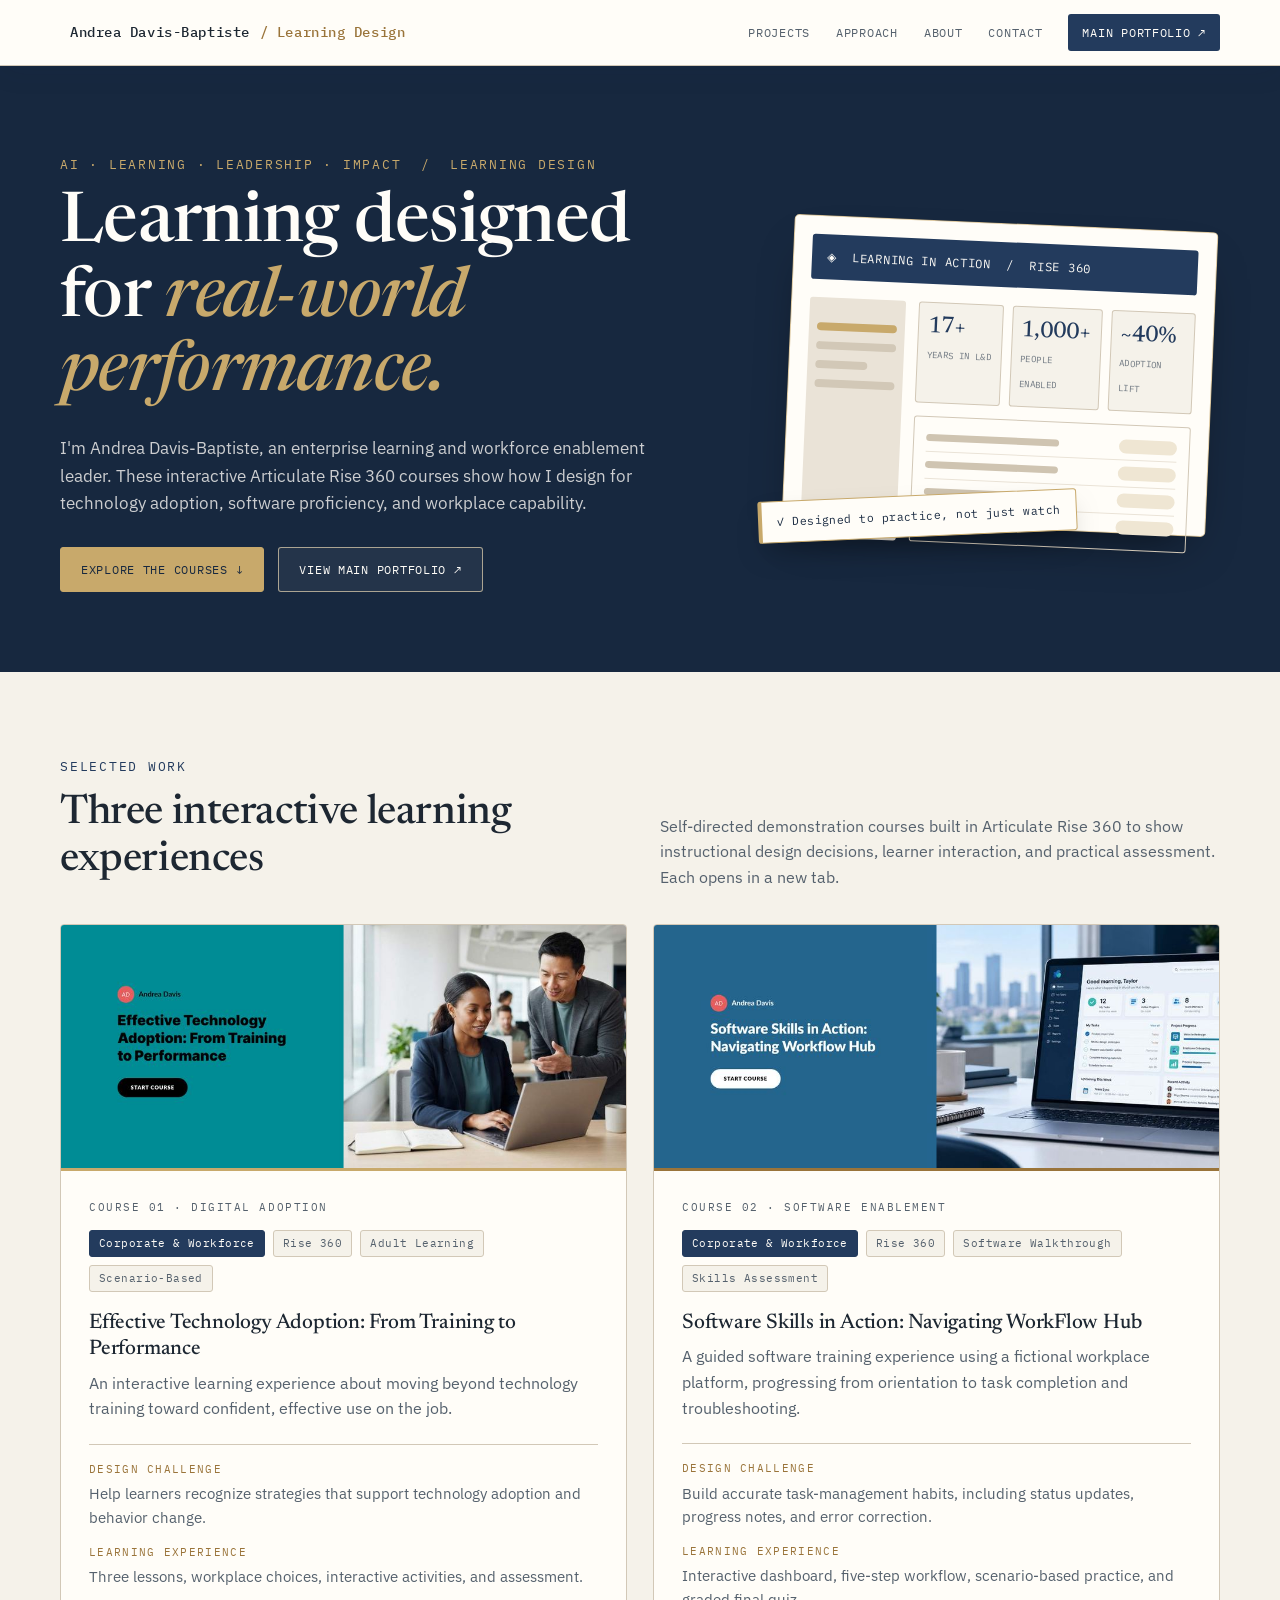
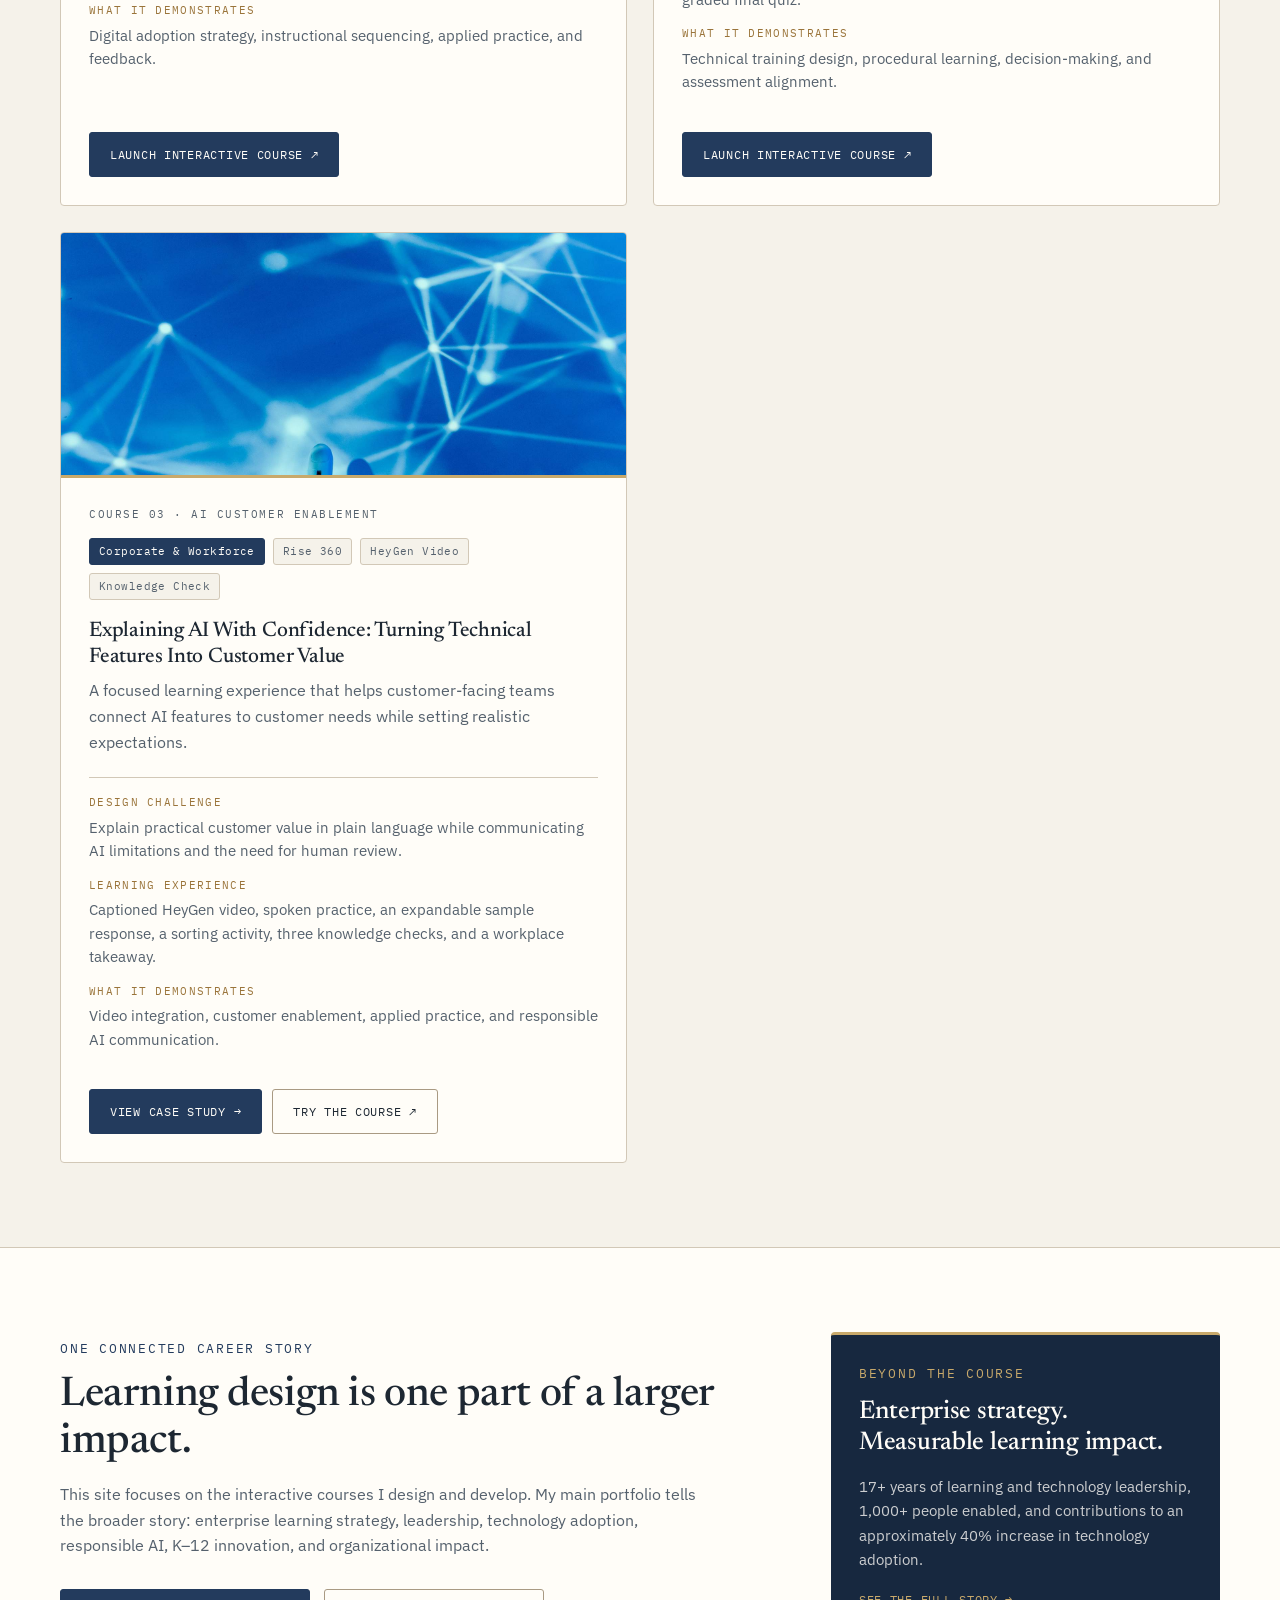
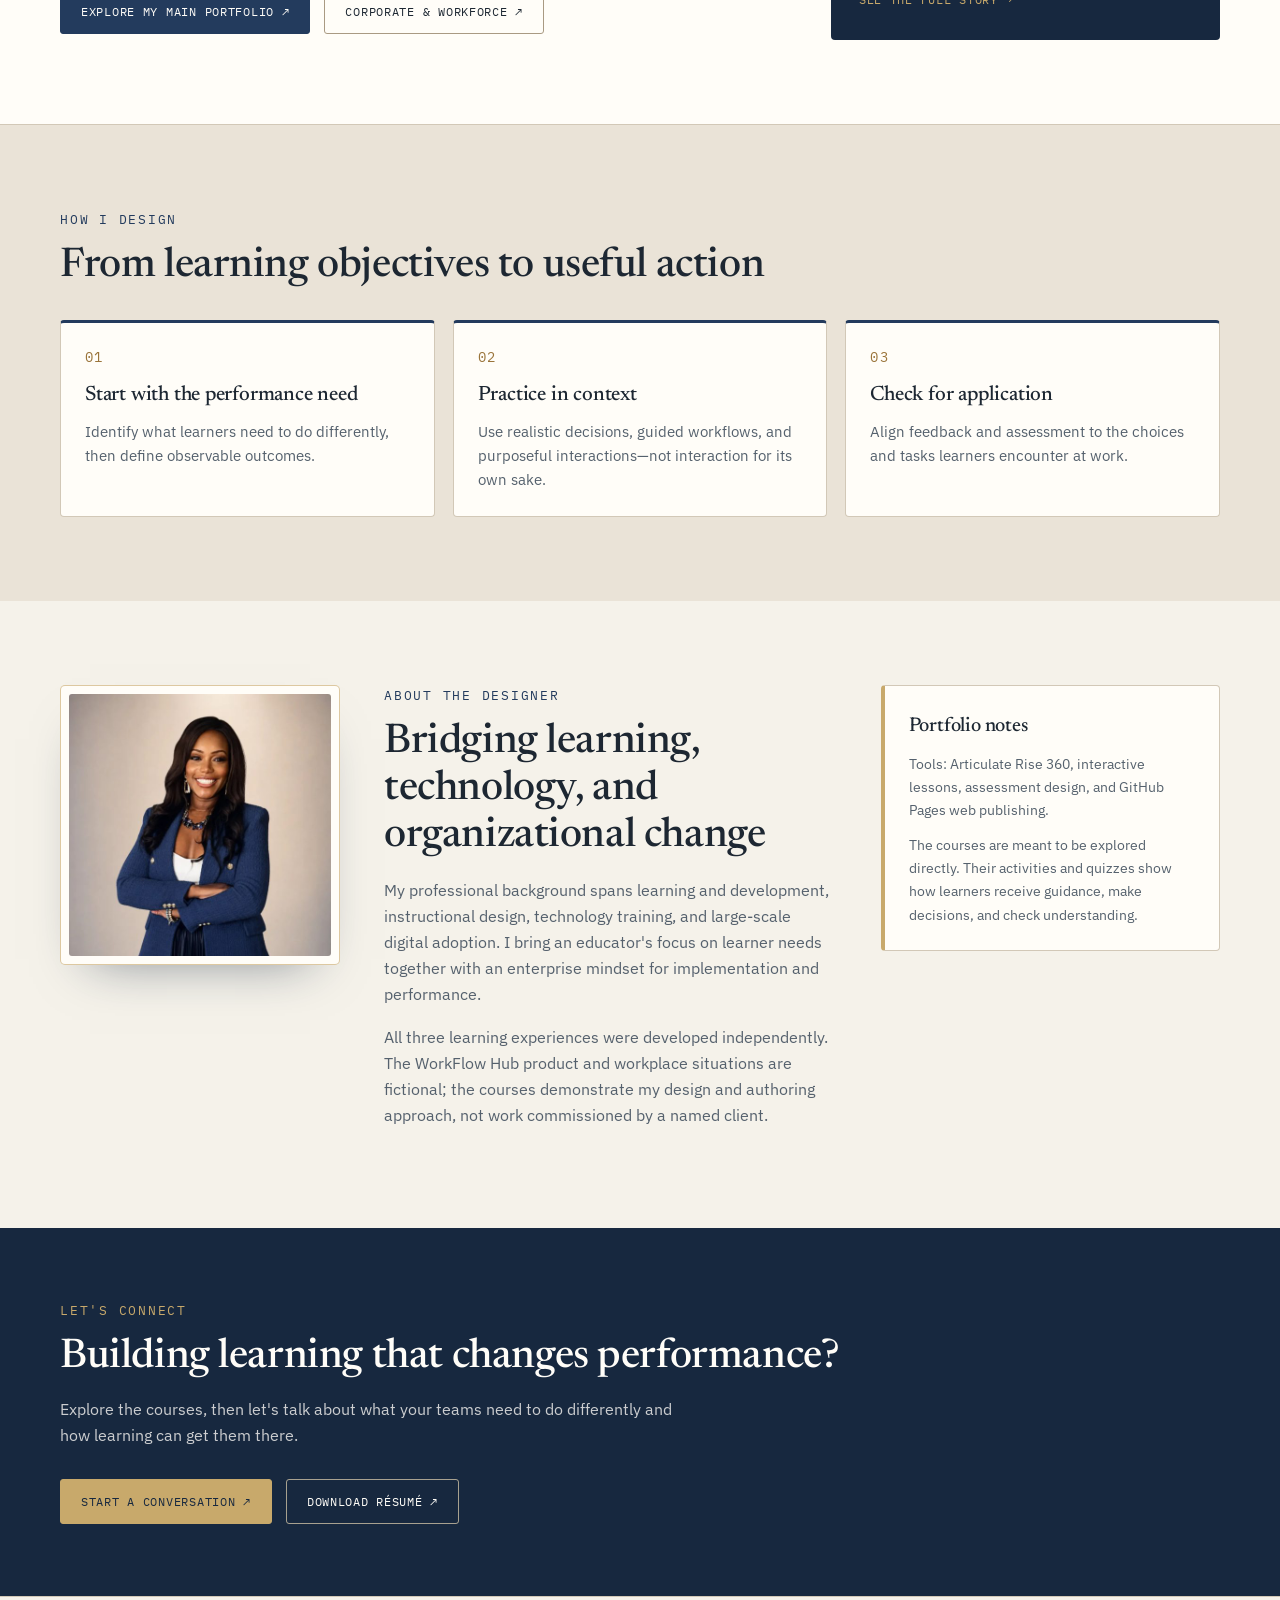
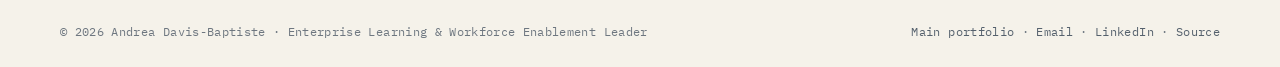
==== commit 5bc26618: "Add Course 03 case study; update stats, numbering and metric wording - New ai-case-study/ page with " ====
--- a/index.html
+++ b/index.html
@@ -104,6 +104,7 @@
     .card-content dt{font-family:var(--mono);font-size:.68rem;letter-spacing:.12em;text-transform:uppercase;color:var(--gold)}
     .card-content dd{margin:4px 0 14px;color:var(--text-soft);font-size:.92rem}
     .card-content .btn{margin-top:auto;align-self:flex-start}
+    .card-actions{margin-top:auto;display:flex;gap:10px;flex-wrap:wrap}.card-actions .btn{margin-top:0}
 
     /* Bridge */
     .bridge{background:var(--bg-raised);border-top:1px solid var(--border);border-bottom:1px solid var(--border)}
@@ -156,16 +157,16 @@
 <a class="skip" href="#main">Skip to content</a>
 <header><div class="container nav"><a class="brand" href="#top"><img src="https://andreadavisbaptiste82-creator.github.io/assets/adb-logo.png" alt="" />Andrea Davis-Baptiste <span>/ Learning Design</span></a><nav aria-label="Primary"><a href="#projects">Projects</a><a href="#approach">Approach</a><a href="#about">About</a><a href="https://andreadavisbaptiste82-creator.github.io/contact.html">Contact</a><a class="main-link" href="https://andreadavisbaptiste82-creator.github.io/" aria-label="Visit Andrea Davis-Baptiste's main portfolio">Main Portfolio ↗</a></nav></div></header>
 <main id="main">
-  <div class="hero" id="top"><div class="container hero-grid"><div><div class="eyebrow">AI · Learning · Leadership · Impact &nbsp;/&nbsp; Learning design</div><h1>Learning designed for <em>real-world performance.</em></h1><p>I'm Andrea Davis-Baptiste, an enterprise learning and workforce enablement leader. These interactive Articulate Rise 360 courses show how I design for technology adoption, software proficiency, and workplace capability.</p><div class="actions"><a class="btn" href="#projects">Explore the courses <span aria-hidden="true">↓</span></a><a class="btn ghost" href="https://andreadavisbaptiste82-creator.github.io/">View main portfolio ↗</a></div></div><div class="hero-art" aria-hidden="true"><div class="mock"><div class="mock-top">◈ &nbsp;Learning in Action &nbsp;/&nbsp; Rise 360</div><div class="mock-body"><div class="mock-side"><div class="bar active"></div><div class="bar"></div><div class="bar short"></div><div class="bar"></div></div><div class="mock-main"><div class="tiles"><div class="tile"><b>03</b><small>Experiences</small></div><div class="tile"><b>03</b><small>Lessons</small></div><div class="tile"><b>05</b><small>Workflow steps</small></div></div><div class="rows"><div class="task"></div><div class="task"></div><div class="task"></div><div class="task"></div></div></div></div></div><div class="float">✓ Designed to practice, not just watch</div></div></div></div>
+  <div class="hero" id="top"><div class="container hero-grid"><div><div class="eyebrow">AI · Learning · Leadership · Impact &nbsp;/&nbsp; Learning design</div><h1>Learning designed for <em>real-world performance.</em></h1><p>I'm Andrea Davis-Baptiste, an enterprise learning and workforce enablement leader. These interactive Articulate Rise 360 courses show how I design for technology adoption, software proficiency, and workplace capability.</p><div class="actions"><a class="btn" href="#projects">Explore the courses <span aria-hidden="true">↓</span></a><a class="btn ghost" href="https://andreadavisbaptiste82-creator.github.io/">View main portfolio ↗</a></div></div><div class="hero-art" aria-hidden="true"><div class="mock"><div class="mock-top">◈ &nbsp;Learning in Action &nbsp;/&nbsp; Rise 360</div><div class="mock-body"><div class="mock-side"><div class="bar active"></div><div class="bar"></div><div class="bar short"></div><div class="bar"></div></div><div class="mock-main"><div class="tiles"><div class="tile"><b>17+</b><small>Years in L&amp;D</small></div><div class="tile"><b>1,000+</b><small>People enabled</small></div><div class="tile"><b>~40%</b><small>Adoption lift</small></div></div><div class="rows"><div class="task"></div><div class="task"></div><div class="task"></div><div class="task"></div></div></div></div></div><div class="float">✓ Designed to practice, not just watch</div></div></div></div>
 
   <section id="projects"><div class="container"><div class="section-top"><div><div class="eyebrow">Selected work</div><h2>Three interactive learning experiences</h2></div><p>Self-directed demonstration courses built in Articulate Rise 360 to show instructional design decisions, learner interaction, and practical assessment. Each opens in a new tab.</p></div><div class="projects">
     <article class="card"><figure class="shot"><img src="[data-uri]" alt="Opening screen of the Effective Technology Adoption course in Rise 360" width="960" height="412" /></figure><div class="card-content"><p class="card-kicker">Course 01 · Digital adoption</p><div class="tag-row"><span class="tag path">Corporate &amp; Workforce</span><span class="tag">Rise 360</span><span class="tag">Adult Learning</span><span class="tag">Scenario-Based</span></div><h4>Effective Technology Adoption: From Training to Performance</h4><p>An interactive learning experience about moving beyond technology training toward confident, effective use on the job.</p><dl><dt>Design challenge</dt><dd>Help learners recognize strategies that support technology adoption and behavior change.</dd><dt>Learning experience</dt><dd>Three lessons, workplace choices, interactive activities, and assessment.</dd><dt>What it demonstrates</dt><dd>Digital adoption strategy, instructional sequencing, applied practice, and feedback.</dd></dl><a class="btn" href="content/" target="_blank" rel="noopener noreferrer" aria-label="Launch Effective Technology Adoption course in a new tab">Launch interactive course ↗</a></div></article>
     <article class="card"><figure class="shot two"><img src="[data-uri]" alt="Opening screen of the Software Skills in Action: Navigating WorkFlow Hub course in Rise 360" width="960" height="412" /></figure><div class="card-content"><p class="card-kicker">Course 02 · Software enablement</p><div class="tag-row"><span class="tag path">Corporate &amp; Workforce</span><span class="tag">Rise 360</span><span class="tag">Software Walkthrough</span><span class="tag">Skills Assessment</span></div><h4>Software Skills in Action: Navigating WorkFlow Hub</h4><p>A guided software training experience using a fictional workplace platform, progressing from orientation to task completion and troubleshooting.</p><dl><dt>Design challenge</dt><dd>Build accurate task-management habits, including status updates, progress notes, and error correction.</dd><dt>Learning experience</dt><dd>Interactive dashboard, five-step workflow, scenario-based practice, and graded final quiz.</dd><dt>What it demonstrates</dt><dd>Technical training design, procedural learning, decision-making, and assessment alignment.</dd></dl><a class="btn" href="workflow-hub/" target="_blank" rel="noopener noreferrer" aria-label="Launch WorkFlow Hub course in a new tab">Launch interactive course ↗</a></div></article>
 
-    <article class="card"><figure class="shot"><img src="explaining-ai/assets/stock-image.jpg" alt="Blue digital network cover for Explaining AI With Confidence" width="960" height="412" loading="lazy" /></figure><div class="card-content"><p class="card-kicker">Sample 03 · AI customer enablement</p><div class="tag-row"><span class="tag path">Corporate &amp; Workforce</span><span class="tag">Rise 360</span><span class="tag">HeyGen Video</span><span class="tag">Knowledge Check</span></div><h4>Explaining AI With Confidence: Turning Technical Features Into Customer Value</h4><p>A focused learning experience that helps customer-facing teams connect AI features to customer needs while setting realistic expectations.</p><dl><dt>Design challenge</dt><dd>Explain practical customer value in plain language while communicating AI limitations and the need for human review.</dd><dt>Learning experience</dt><dd>Captioned HeyGen video, spoken practice, an expandable sample response, a sorting activity, three knowledge checks, and a workplace takeaway.</dd><dt>What it demonstrates</dt><dd>Video integration, customer enablement, applied practice, and responsible AI communication.</dd><dt>Sample note</dt><dd>Independent portfolio demonstration. Opens through Articulate Quick Share without visitor registration; availability is subject to the active trial.</dd></dl><a class="btn" href="https://share.articulate.com/h6P9coQutF__NES-AxCli" target="_blank" rel="noopener noreferrer" aria-label="Launch Explaining AI With Confidence in a new tab">Launch AI learning sample ↗</a></div></article>
+    <article class="card"><figure class="shot"><img src="explaining-ai/assets/stock-image.jpg" alt="Blue digital network cover for Explaining AI With Confidence" width="960" height="412" loading="lazy" /></figure><div class="card-content"><p class="card-kicker">Course 03 · AI customer enablement</p><div class="tag-row"><span class="tag path">Corporate &amp; Workforce</span><span class="tag">Rise 360</span><span class="tag">HeyGen Video</span><span class="tag">Knowledge Check</span></div><h4>Explaining AI With Confidence: Turning Technical Features Into Customer Value</h4><p>A focused learning experience that helps customer-facing teams connect AI features to customer needs while setting realistic expectations.</p><dl><dt>Design challenge</dt><dd>Explain practical customer value in plain language while communicating AI limitations and the need for human review.</dd><dt>Learning experience</dt><dd>Captioned HeyGen video, spoken practice, an expandable sample response, a sorting activity, three knowledge checks, and a workplace takeaway.</dd><dt>What it demonstrates</dt><dd>Video integration, customer enablement, applied practice, and responsible AI communication.</dd></dl><div class="card-actions"><a class="btn" href="ai-case-study/" aria-label="Read the Explaining AI With Confidence case study">View case study →</a><a class="btn ghost" href="https://share.articulate.com/h6P9coQutF__NES-AxCli" target="_blank" rel="noopener noreferrer" aria-label="Launch Explaining AI With Confidence interactive course in a new tab">Try the course ↗</a></div></div></article>
   </div></div></section>
 
-  <section class="bridge" aria-labelledby="bridge-title"><div class="container bridge-grid"><div><div class="eyebrow">One connected career story</div><h2 id="bridge-title">Learning design is one part of a larger impact.</h2><p>This site focuses on the interactive courses I design and develop. My main portfolio tells the broader story: enterprise learning strategy, leadership, technology adoption, responsible AI, K–12 innovation, and organizational impact.</p><div class="actions"><a class="btn" href="https://andreadavisbaptiste82-creator.github.io/">Explore my main portfolio ↗</a><a class="btn ghost" href="https://andreadavisbaptiste82-creator.github.io/corporate.html">Corporate &amp; workforce ↗</a></div></div><aside class="bridge-box"><div class="eyebrow">Beyond the course</div><h3>Enterprise strategy. Measurable learning impact.</h3><p>17+ years of learning and technology leadership, 1,000+ people enabled, and a 40% increase in technology adoption.</p><a href="https://andreadavisbaptiste82-creator.github.io/">See the full story →</a></aside></div></section>
+  <section class="bridge" aria-labelledby="bridge-title"><div class="container bridge-grid"><div><div class="eyebrow">One connected career story</div><h2 id="bridge-title">Learning design is one part of a larger impact.</h2><p>This site focuses on the interactive courses I design and develop. My main portfolio tells the broader story: enterprise learning strategy, leadership, technology adoption, responsible AI, K–12 innovation, and organizational impact.</p><div class="actions"><a class="btn" href="https://andreadavisbaptiste82-creator.github.io/">Explore my main portfolio ↗</a><a class="btn ghost" href="https://andreadavisbaptiste82-creator.github.io/corporate.html">Corporate &amp; workforce ↗</a></div></div><aside class="bridge-box"><div class="eyebrow">Beyond the course</div><h3>Enterprise strategy. Measurable learning impact.</h3><p>17+ years of learning and technology leadership, 1,000+ people enabled, and contributions to an approximately 40% increase in technology adoption.</p><a href="https://andreadavisbaptiste82-creator.github.io/">See the full story →</a></aside></div></section>
 
   <section id="approach" class="approach"><div class="container"><div class="eyebrow">How I design</div><h2>From learning objectives to useful action</h2><div class="three"><div class="mini"><div class="num">01</div><h3>Start with the performance need</h3><p>Identify what learners need to do differently, then define observable outcomes.</p></div><div class="mini"><div class="num">02</div><h3>Practice in context</h3><p>Use realistic decisions, guided workflows, and purposeful interactions—not interaction for its own sake.</p></div><div class="mini"><div class="num">03</div><h3>Check for application</h3><p>Align feedback and assessment to the choices and tasks learners encounter at work.</p></div></div></div></section>
 
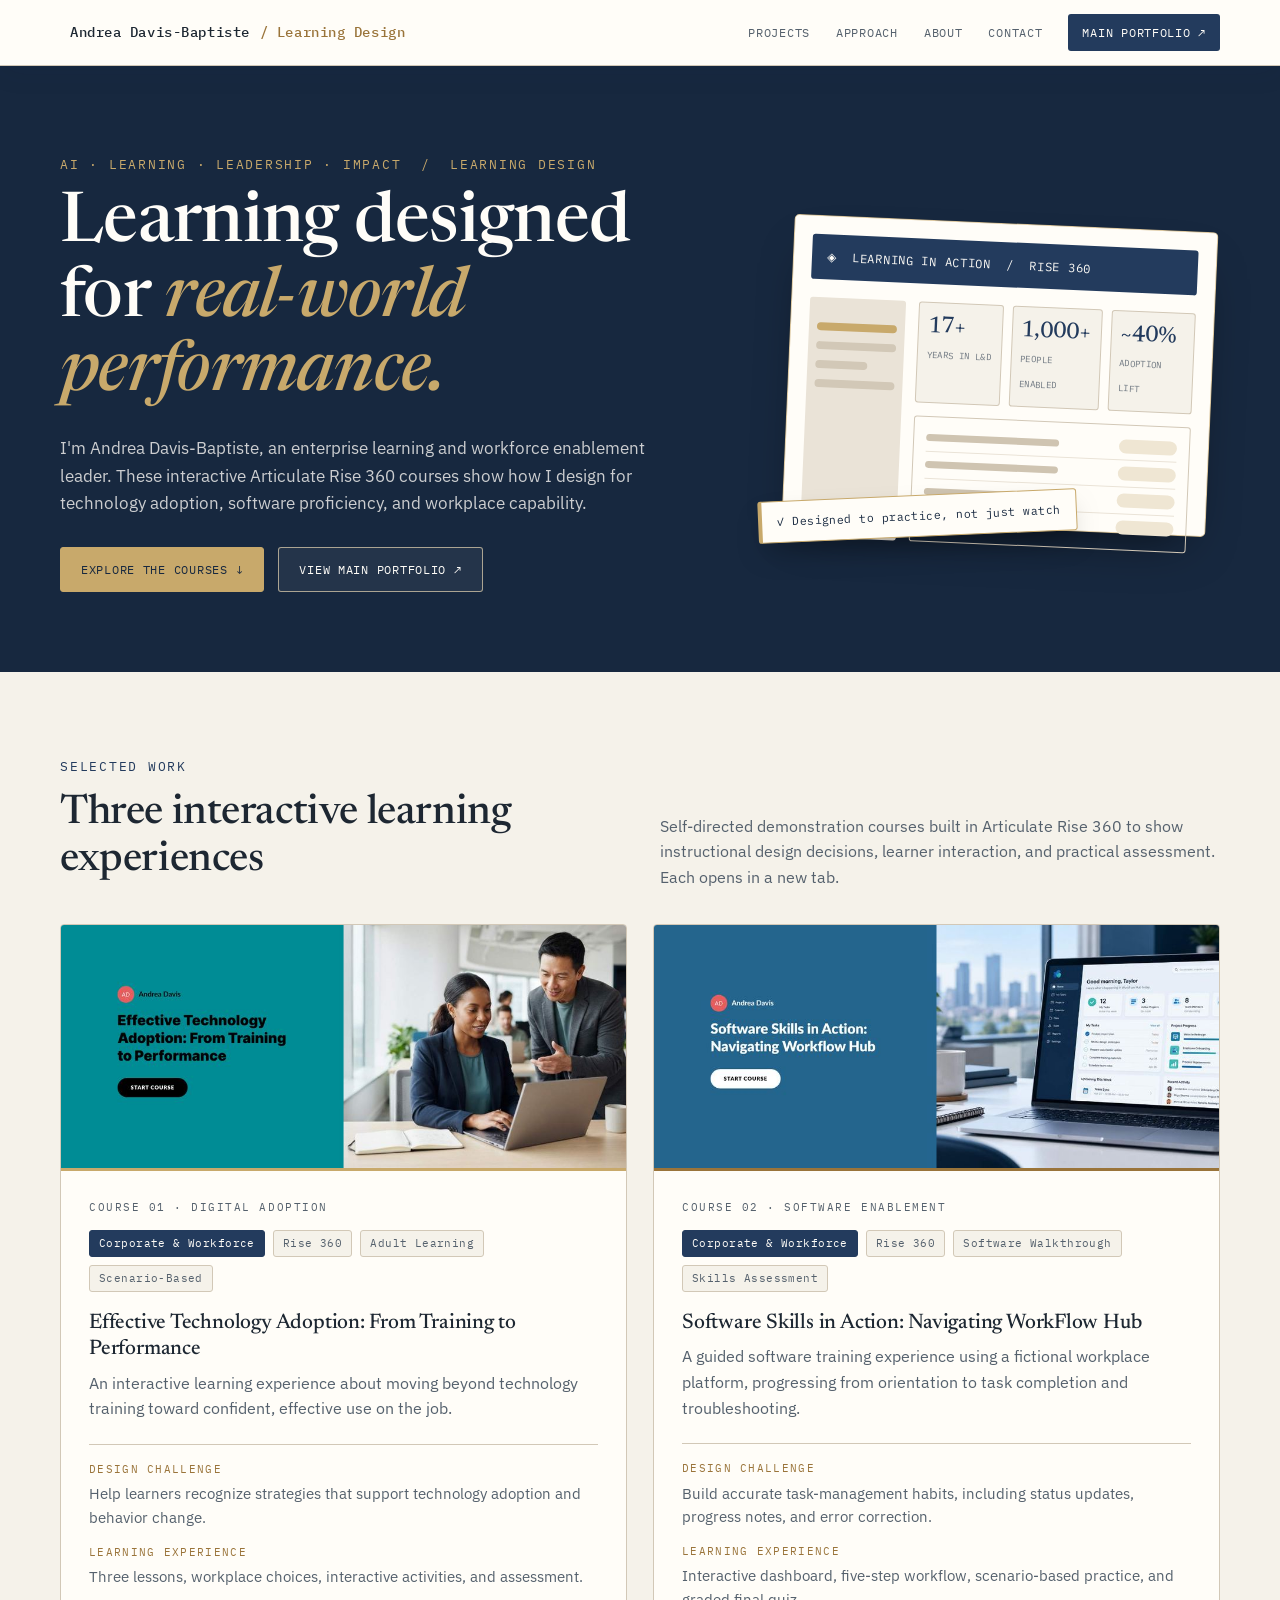
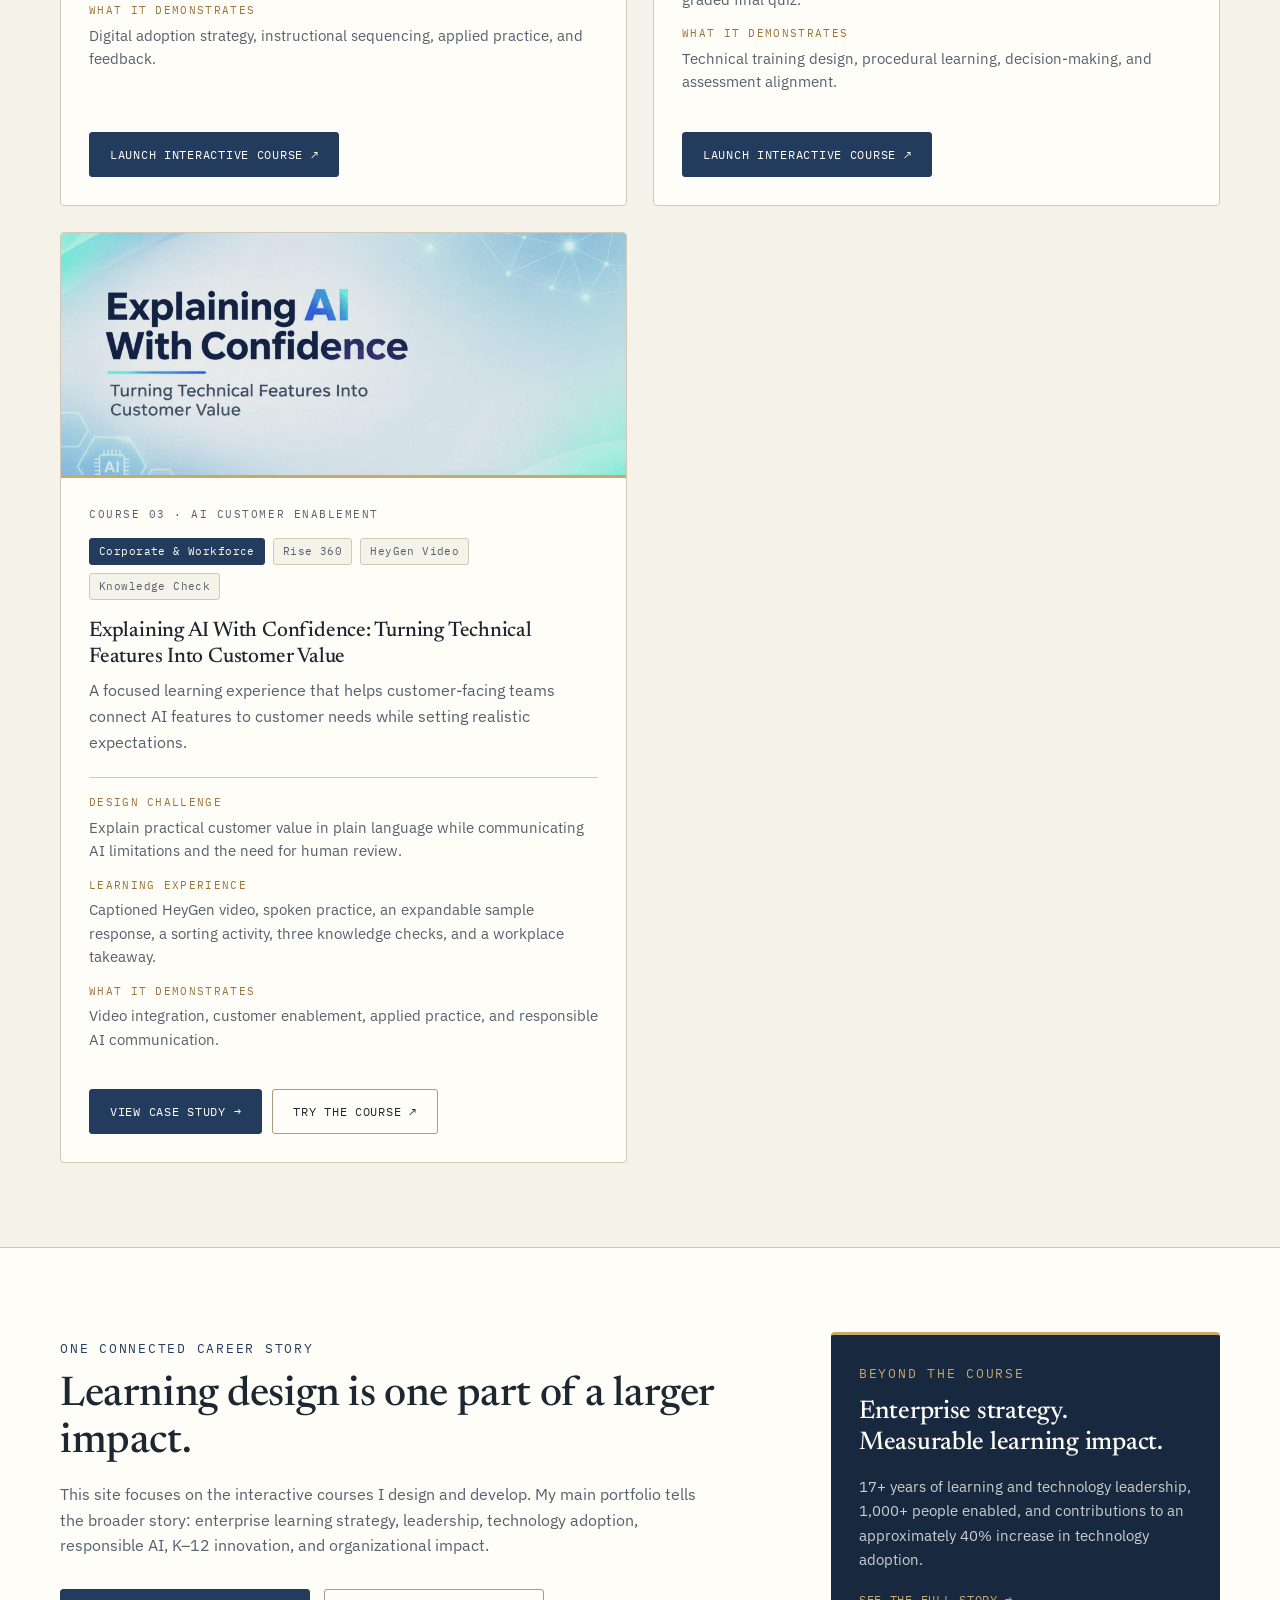
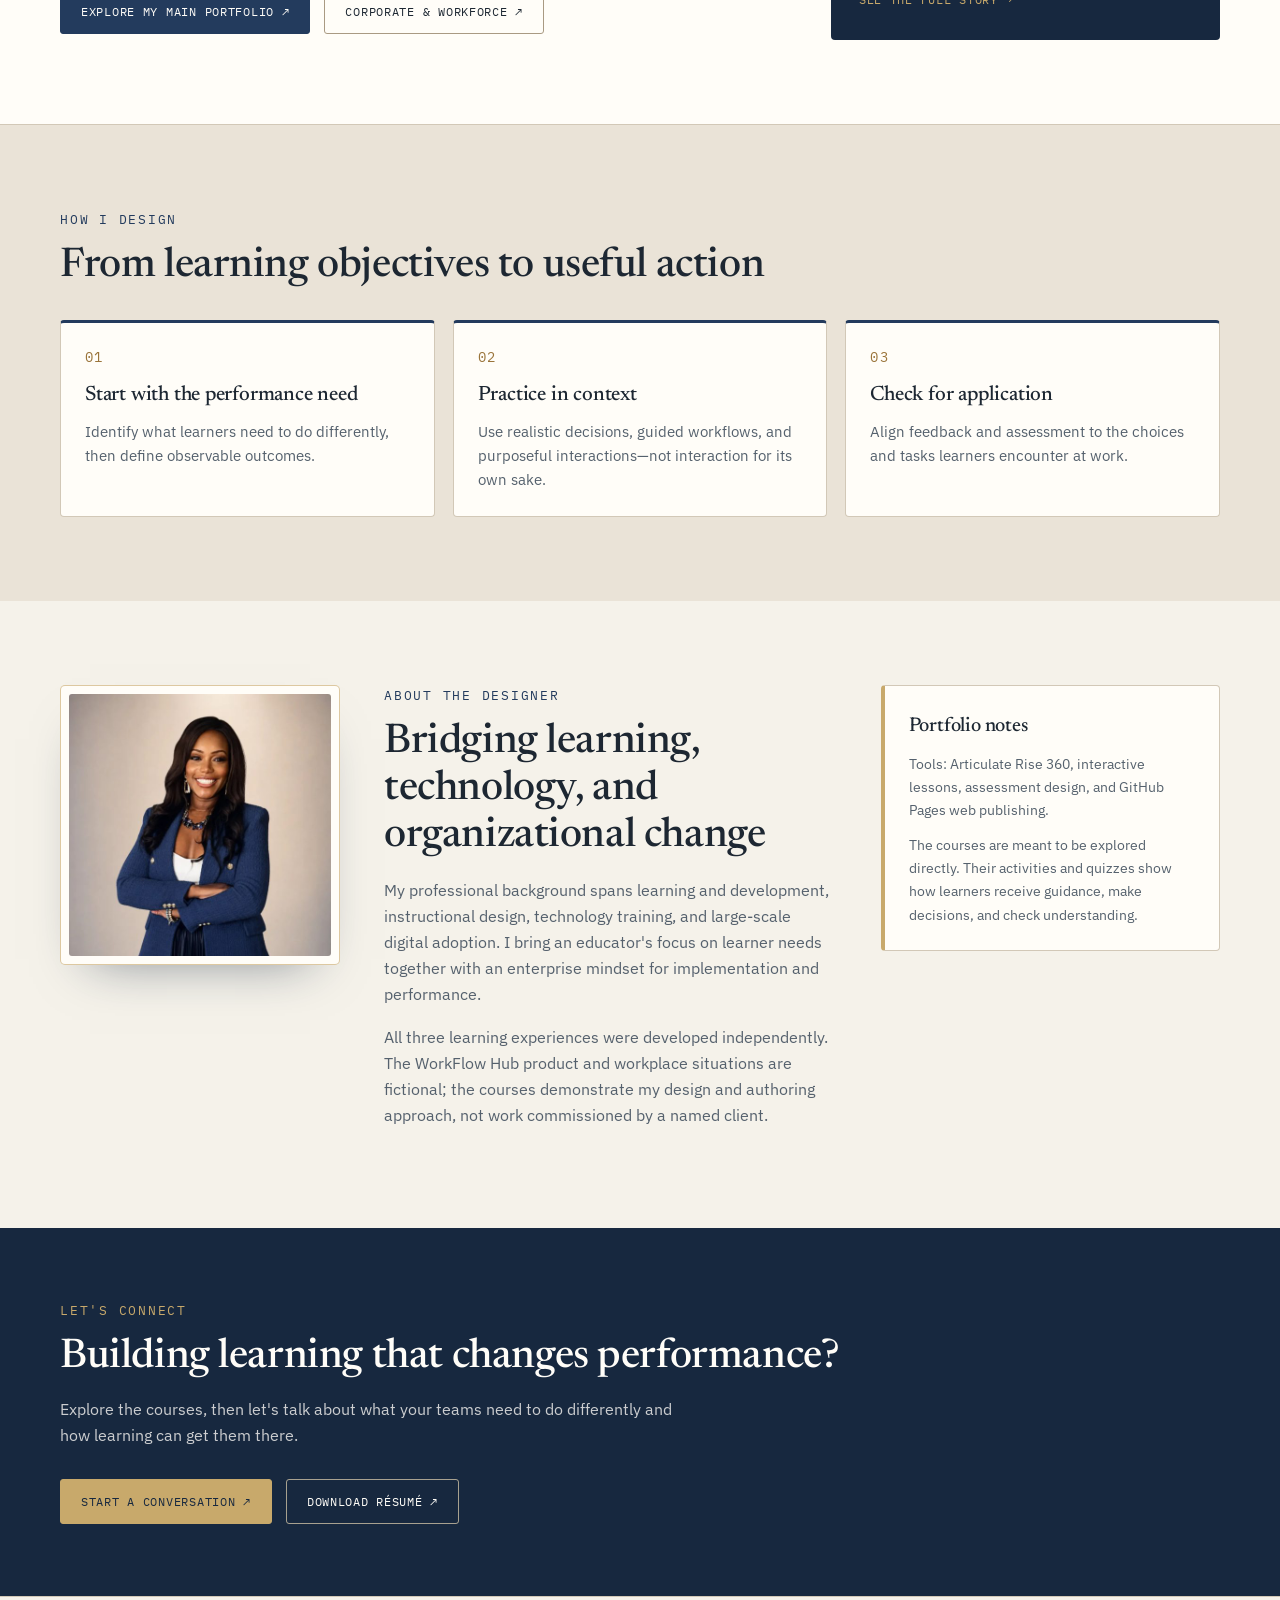
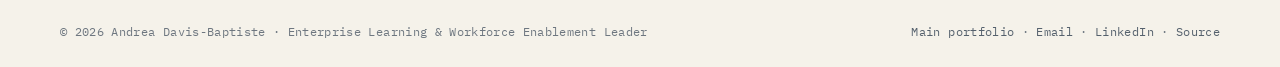
==== commit 943dc1e7: "Use Course 03 title screen as its card thumbnail Co-Authored-By: Claude Opus 5.5 <noreply@anthropic." ====
--- a/index.html
+++ b/index.html
@@ -163,7 +163,7 @@
     <article class="card"><figure class="shot"><img src="[data-uri]" alt="Opening screen of the Effective Technology Adoption course in Rise 360" width="960" height="412" /></figure><div class="card-content"><p class="card-kicker">Course 01 · Digital adoption</p><div class="tag-row"><span class="tag path">Corporate &amp; Workforce</span><span class="tag">Rise 360</span><span class="tag">Adult Learning</span><span class="tag">Scenario-Based</span></div><h4>Effective Technology Adoption: From Training to Performance</h4><p>An interactive learning experience about moving beyond technology training toward confident, effective use on the job.</p><dl><dt>Design challenge</dt><dd>Help learners recognize strategies that support technology adoption and behavior change.</dd><dt>Learning experience</dt><dd>Three lessons, workplace choices, interactive activities, and assessment.</dd><dt>What it demonstrates</dt><dd>Digital adoption strategy, instructional sequencing, applied practice, and feedback.</dd></dl><a class="btn" href="content/" target="_blank" rel="noopener noreferrer" aria-label="Launch Effective Technology Adoption course in a new tab">Launch interactive course ↗</a></div></article>
     <article class="card"><figure class="shot two"><img src="[data-uri]" alt="Opening screen of the Software Skills in Action: Navigating WorkFlow Hub course in Rise 360" width="960" height="412" /></figure><div class="card-content"><p class="card-kicker">Course 02 · Software enablement</p><div class="tag-row"><span class="tag path">Corporate &amp; Workforce</span><span class="tag">Rise 360</span><span class="tag">Software Walkthrough</span><span class="tag">Skills Assessment</span></div><h4>Software Skills in Action: Navigating WorkFlow Hub</h4><p>A guided software training experience using a fictional workplace platform, progressing from orientation to task completion and troubleshooting.</p><dl><dt>Design challenge</dt><dd>Build accurate task-management habits, including status updates, progress notes, and error correction.</dd><dt>Learning experience</dt><dd>Interactive dashboard, five-step workflow, scenario-based practice, and graded final quiz.</dd><dt>What it demonstrates</dt><dd>Technical training design, procedural learning, decision-making, and assessment alignment.</dd></dl><a class="btn" href="workflow-hub/" target="_blank" rel="noopener noreferrer" aria-label="Launch WorkFlow Hub course in a new tab">Launch interactive course ↗</a></div></article>
 
-    <article class="card"><figure class="shot"><img src="explaining-ai/assets/stock-image.jpg" alt="Blue digital network cover for Explaining AI With Confidence" width="960" height="412" loading="lazy" /></figure><div class="card-content"><p class="card-kicker">Course 03 · AI customer enablement</p><div class="tag-row"><span class="tag path">Corporate &amp; Workforce</span><span class="tag">Rise 360</span><span class="tag">HeyGen Video</span><span class="tag">Knowledge Check</span></div><h4>Explaining AI With Confidence: Turning Technical Features Into Customer Value</h4><p>A focused learning experience that helps customer-facing teams connect AI features to customer needs while setting realistic expectations.</p><dl><dt>Design challenge</dt><dd>Explain practical customer value in plain language while communicating AI limitations and the need for human review.</dd><dt>Learning experience</dt><dd>Captioned HeyGen video, spoken practice, an expandable sample response, a sorting activity, three knowledge checks, and a workplace takeaway.</dd><dt>What it demonstrates</dt><dd>Video integration, customer enablement, applied practice, and responsible AI communication.</dd></dl><div class="card-actions"><a class="btn" href="ai-case-study/" aria-label="Read the Explaining AI With Confidence case study">View case study →</a><a class="btn ghost" href="https://share.articulate.com/h6P9coQutF__NES-AxCli" target="_blank" rel="noopener noreferrer" aria-label="Launch Explaining AI With Confidence interactive course in a new tab">Try the course ↗</a></div></div></article>
+    <article class="card"><figure class="shot"><img src="ai-case-study/assets/course-03-thumbnail.jpg" alt="Title screen of the Explaining AI With Confidence course" width="960" height="412" loading="lazy" /></figure><div class="card-content"><p class="card-kicker">Course 03 · AI customer enablement</p><div class="tag-row"><span class="tag path">Corporate &amp; Workforce</span><span class="tag">Rise 360</span><span class="tag">HeyGen Video</span><span class="tag">Knowledge Check</span></div><h4>Explaining AI With Confidence: Turning Technical Features Into Customer Value</h4><p>A focused learning experience that helps customer-facing teams connect AI features to customer needs while setting realistic expectations.</p><dl><dt>Design challenge</dt><dd>Explain practical customer value in plain language while communicating AI limitations and the need for human review.</dd><dt>Learning experience</dt><dd>Captioned HeyGen video, spoken practice, an expandable sample response, a sorting activity, three knowledge checks, and a workplace takeaway.</dd><dt>What it demonstrates</dt><dd>Video integration, customer enablement, applied practice, and responsible AI communication.</dd></dl><div class="card-actions"><a class="btn" href="ai-case-study/" aria-label="Read the Explaining AI With Confidence case study">View case study →</a><a class="btn ghost" href="https://share.articulate.com/h6P9coQutF__NES-AxCli" target="_blank" rel="noopener noreferrer" aria-label="Launch Explaining AI With Confidence interactive course in a new tab">Try the course ↗</a></div></div></article>
   </div></div></section>
 
   <section class="bridge" aria-labelledby="bridge-title"><div class="container bridge-grid"><div><div class="eyebrow">One connected career story</div><h2 id="bridge-title">Learning design is one part of a larger impact.</h2><p>This site focuses on the interactive courses I design and develop. My main portfolio tells the broader story: enterprise learning strategy, leadership, technology adoption, responsible AI, K–12 innovation, and organizational impact.</p><div class="actions"><a class="btn" href="https://andreadavisbaptiste82-creator.github.io/">Explore my main portfolio ↗</a><a class="btn ghost" href="https://andreadavisbaptiste82-creator.github.io/corporate.html">Corporate &amp; workforce ↗</a></div></div><aside class="bridge-box"><div class="eyebrow">Beyond the course</div><h3>Enterprise strategy. Measurable learning impact.</h3><p>17+ years of learning and technology leadership, 1,000+ people enabled, and contributions to an approximately 40% increase in technology adoption.</p><a href="https://andreadavisbaptiste82-creator.github.io/">See the full story →</a></aside></div></section>
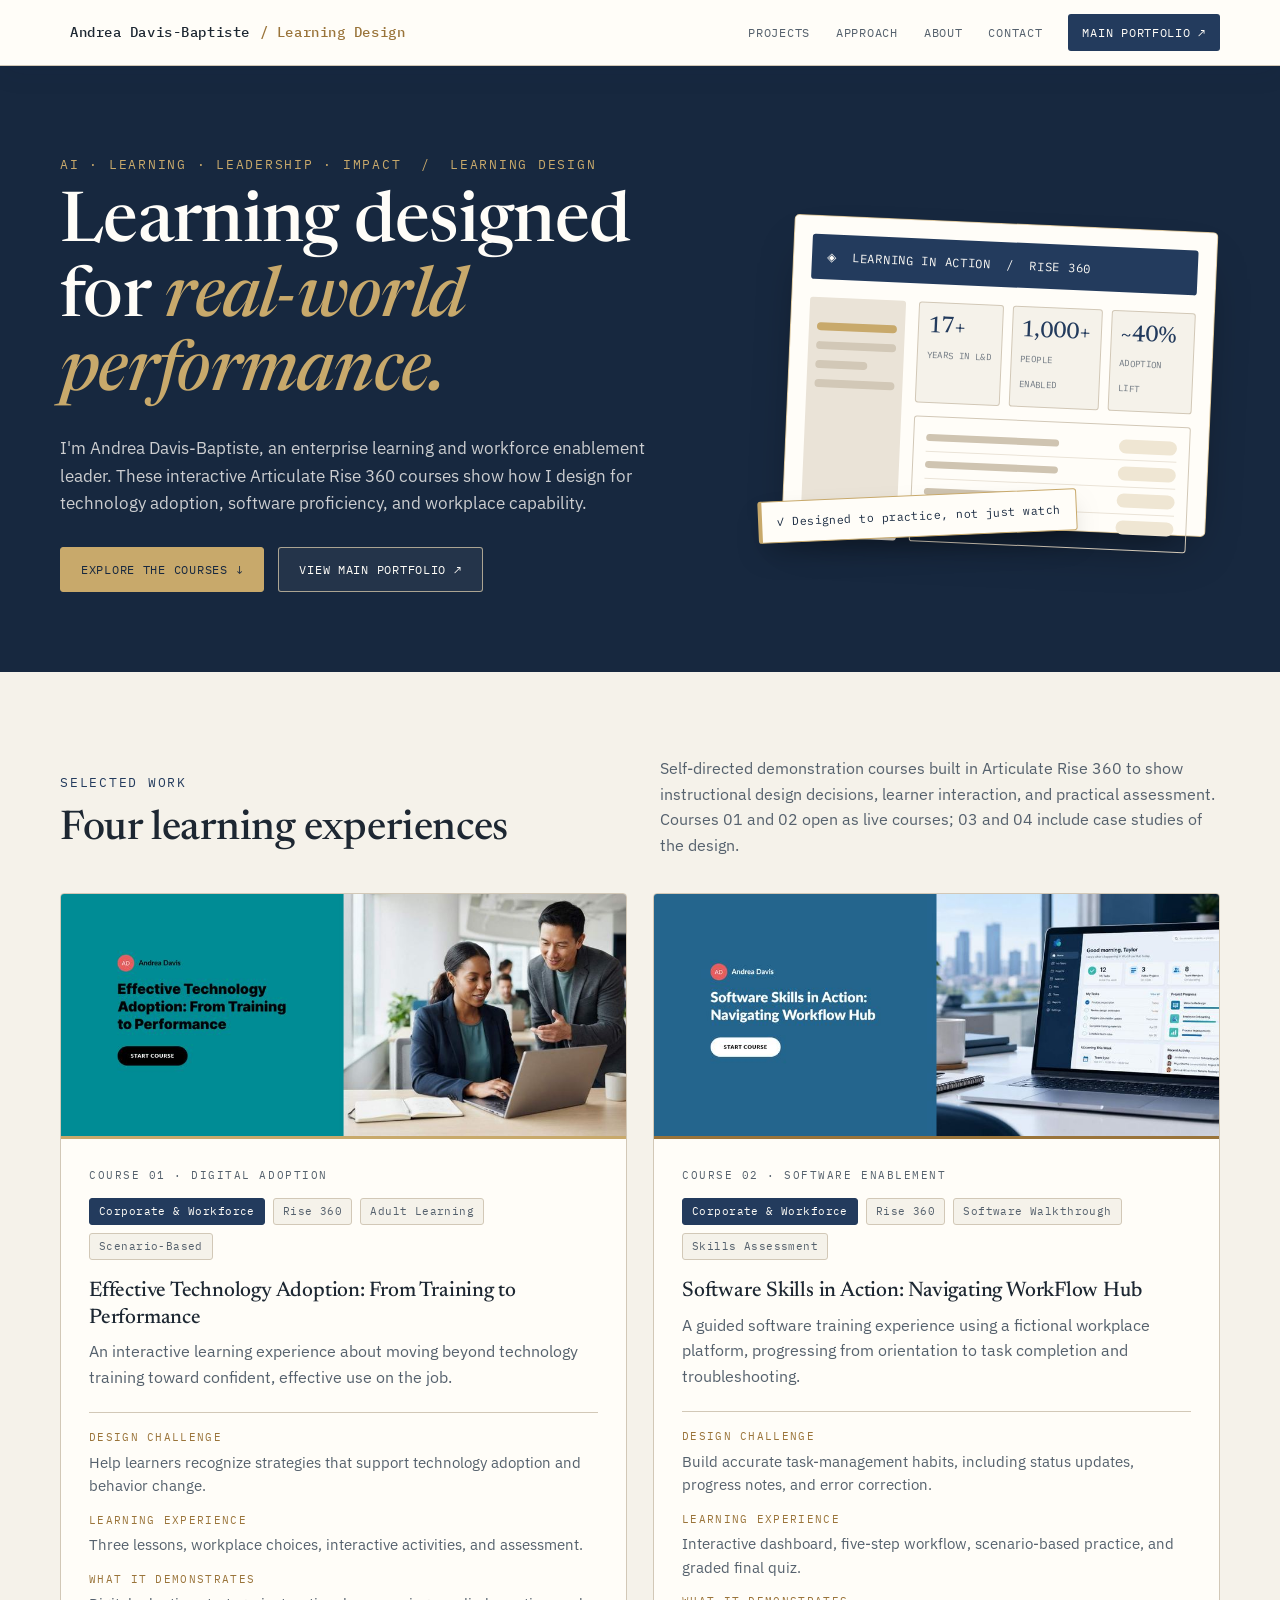
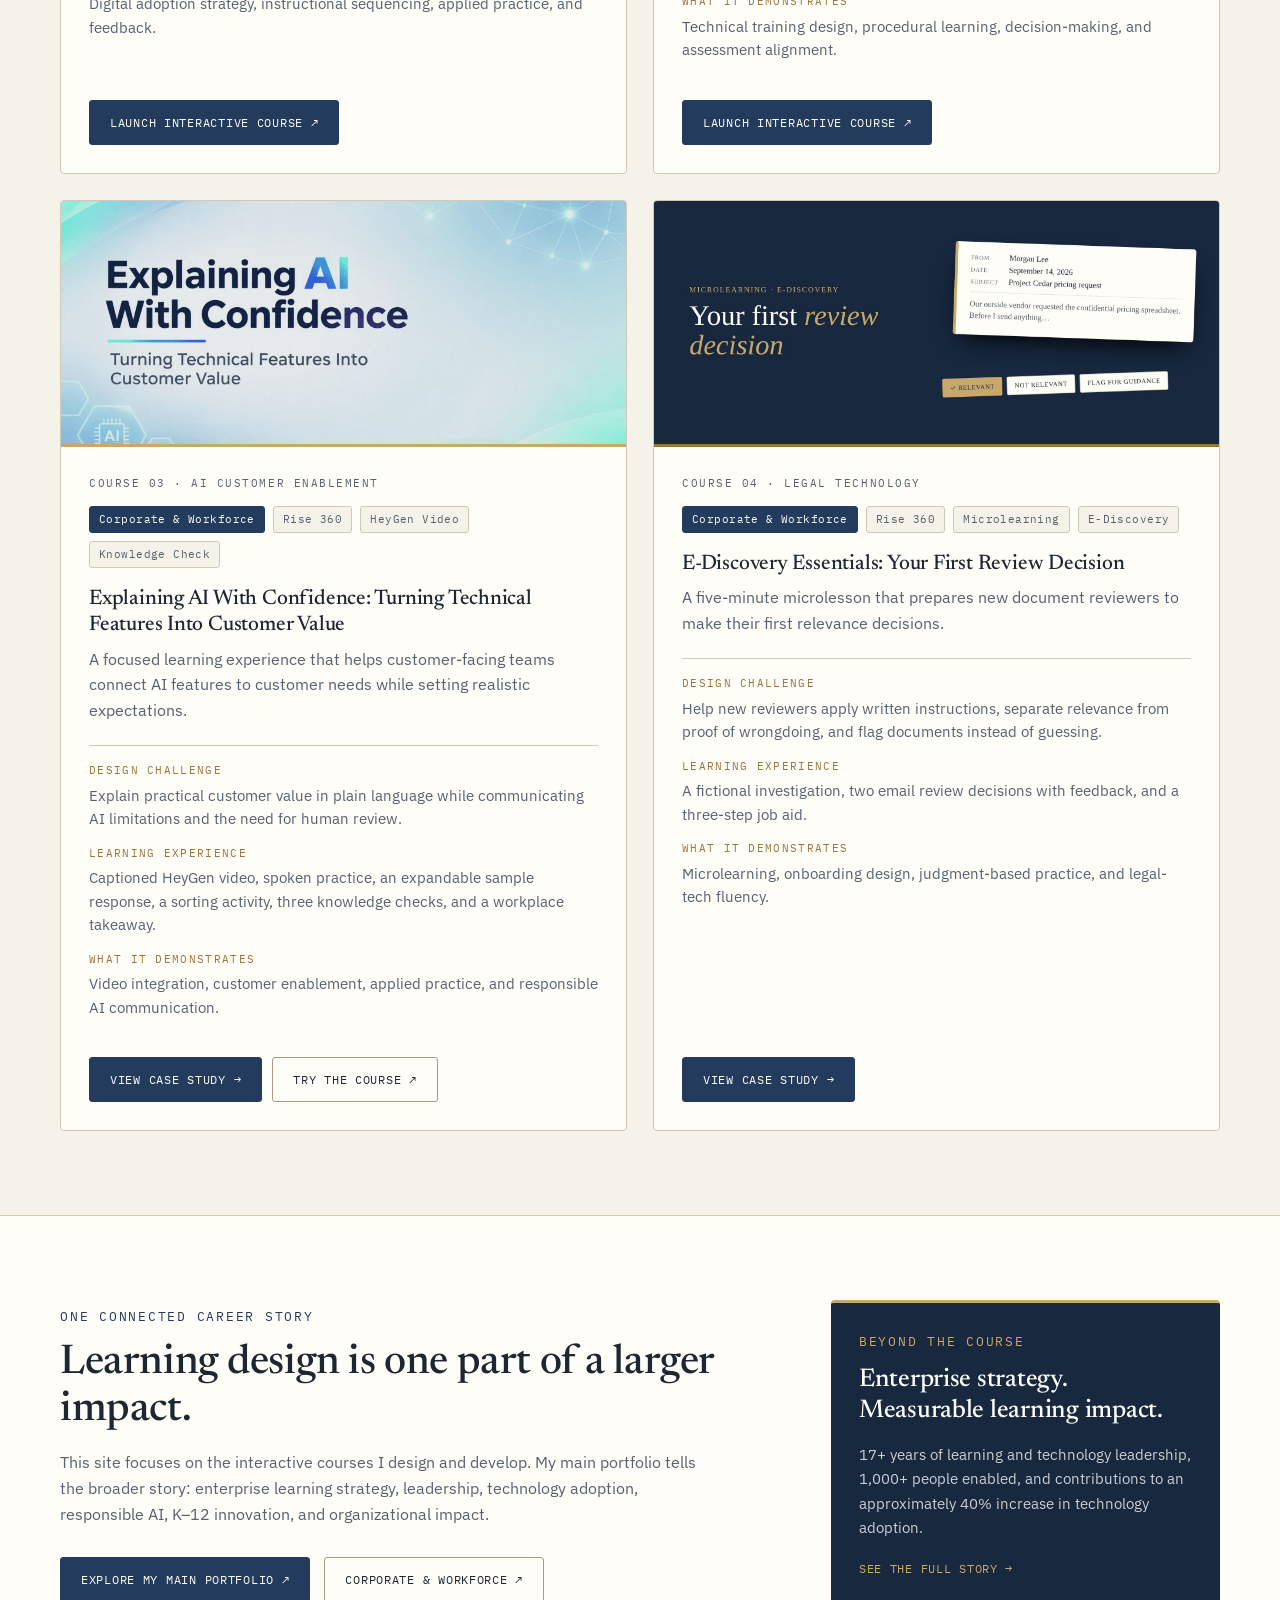
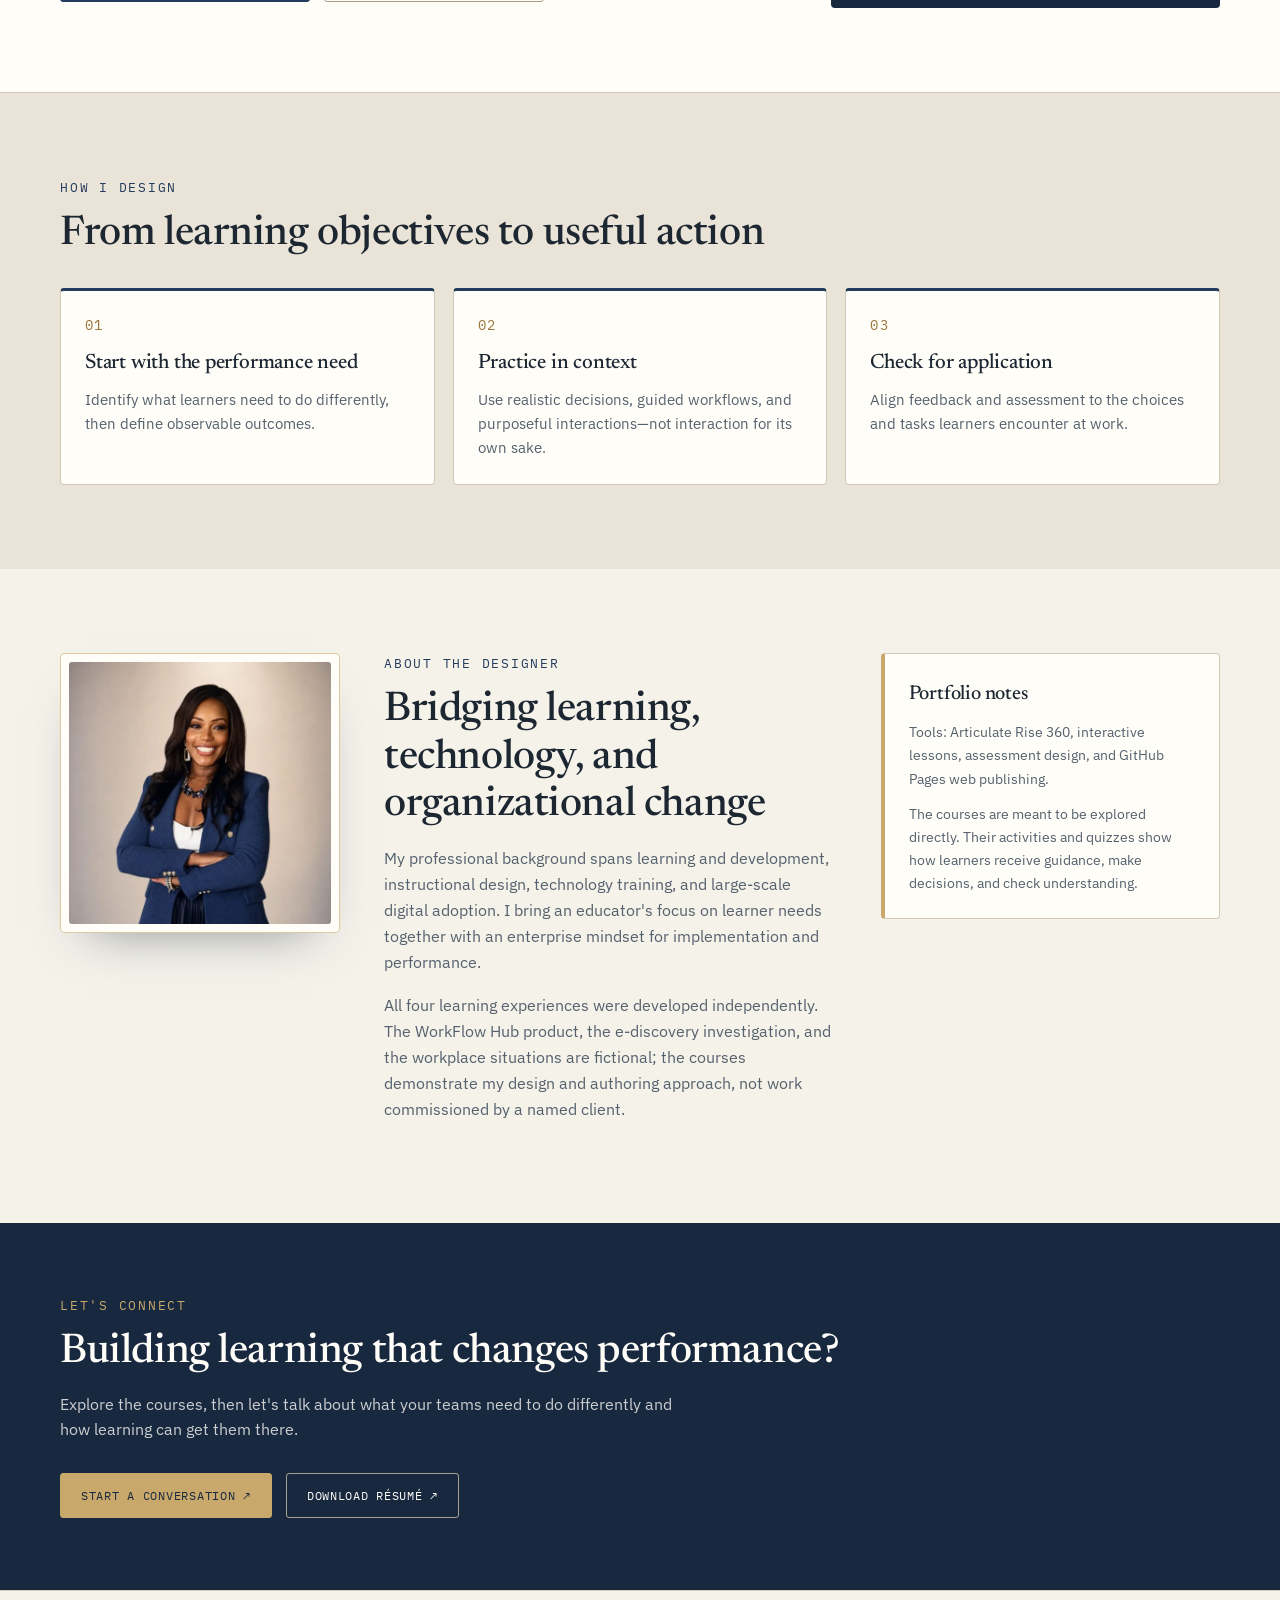
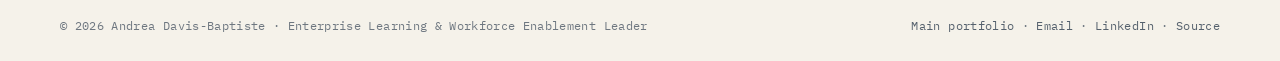
==== commit c3b0572b: "Add Course 04 e-discovery case study; remove trial-locked Rise exports - New e-discovery-case-study/" ====
--- a/index.html
+++ b/index.html
@@ -159,18 +159,19 @@
 <main id="main">
   <div class="hero" id="top"><div class="container hero-grid"><div><div class="eyebrow">AI · Learning · Leadership · Impact &nbsp;/&nbsp; Learning design</div><h1>Learning designed for <em>real-world performance.</em></h1><p>I'm Andrea Davis-Baptiste, an enterprise learning and workforce enablement leader. These interactive Articulate Rise 360 courses show how I design for technology adoption, software proficiency, and workplace capability.</p><div class="actions"><a class="btn" href="#projects">Explore the courses <span aria-hidden="true">↓</span></a><a class="btn ghost" href="https://andreadavisbaptiste82-creator.github.io/">View main portfolio ↗</a></div></div><div class="hero-art" aria-hidden="true"><div class="mock"><div class="mock-top">◈ &nbsp;Learning in Action &nbsp;/&nbsp; Rise 360</div><div class="mock-body"><div class="mock-side"><div class="bar active"></div><div class="bar"></div><div class="bar short"></div><div class="bar"></div></div><div class="mock-main"><div class="tiles"><div class="tile"><b>17+</b><small>Years in L&amp;D</small></div><div class="tile"><b>1,000+</b><small>People enabled</small></div><div class="tile"><b>~40%</b><small>Adoption lift</small></div></div><div class="rows"><div class="task"></div><div class="task"></div><div class="task"></div><div class="task"></div></div></div></div></div><div class="float">✓ Designed to practice, not just watch</div></div></div></div>
 
-  <section id="projects"><div class="container"><div class="section-top"><div><div class="eyebrow">Selected work</div><h2>Three interactive learning experiences</h2></div><p>Self-directed demonstration courses built in Articulate Rise 360 to show instructional design decisions, learner interaction, and practical assessment. Each opens in a new tab.</p></div><div class="projects">
+  <section id="projects"><div class="container"><div class="section-top"><div><div class="eyebrow">Selected work</div><h2>Four learning experiences</h2></div><p>Self-directed demonstration courses built in Articulate Rise 360 to show instructional design decisions, learner interaction, and practical assessment. Courses 01 and 02 open as live courses; 03 and 04 include case studies of the design.</p></div><div class="projects">
     <article class="card"><figure class="shot"><img src="[data-uri]" alt="Opening screen of the Effective Technology Adoption course in Rise 360" width="960" height="412" /></figure><div class="card-content"><p class="card-kicker">Course 01 · Digital adoption</p><div class="tag-row"><span class="tag path">Corporate &amp; Workforce</span><span class="tag">Rise 360</span><span class="tag">Adult Learning</span><span class="tag">Scenario-Based</span></div><h4>Effective Technology Adoption: From Training to Performance</h4><p>An interactive learning experience about moving beyond technology training toward confident, effective use on the job.</p><dl><dt>Design challenge</dt><dd>Help learners recognize strategies that support technology adoption and behavior change.</dd><dt>Learning experience</dt><dd>Three lessons, workplace choices, interactive activities, and assessment.</dd><dt>What it demonstrates</dt><dd>Digital adoption strategy, instructional sequencing, applied practice, and feedback.</dd></dl><a class="btn" href="content/" target="_blank" rel="noopener noreferrer" aria-label="Launch Effective Technology Adoption course in a new tab">Launch interactive course ↗</a></div></article>
     <article class="card"><figure class="shot two"><img src="[data-uri]" alt="Opening screen of the Software Skills in Action: Navigating WorkFlow Hub course in Rise 360" width="960" height="412" /></figure><div class="card-content"><p class="card-kicker">Course 02 · Software enablement</p><div class="tag-row"><span class="tag path">Corporate &amp; Workforce</span><span class="tag">Rise 360</span><span class="tag">Software Walkthrough</span><span class="tag">Skills Assessment</span></div><h4>Software Skills in Action: Navigating WorkFlow Hub</h4><p>A guided software training experience using a fictional workplace platform, progressing from orientation to task completion and troubleshooting.</p><dl><dt>Design challenge</dt><dd>Build accurate task-management habits, including status updates, progress notes, and error correction.</dd><dt>Learning experience</dt><dd>Interactive dashboard, five-step workflow, scenario-based practice, and graded final quiz.</dd><dt>What it demonstrates</dt><dd>Technical training design, procedural learning, decision-making, and assessment alignment.</dd></dl><a class="btn" href="workflow-hub/" target="_blank" rel="noopener noreferrer" aria-label="Launch WorkFlow Hub course in a new tab">Launch interactive course ↗</a></div></article>
 
     <article class="card"><figure class="shot"><img src="ai-case-study/assets/course-03-thumbnail.jpg" alt="Title screen of the Explaining AI With Confidence course" width="960" height="412" loading="lazy" /></figure><div class="card-content"><p class="card-kicker">Course 03 · AI customer enablement</p><div class="tag-row"><span class="tag path">Corporate &amp; Workforce</span><span class="tag">Rise 360</span><span class="tag">HeyGen Video</span><span class="tag">Knowledge Check</span></div><h4>Explaining AI With Confidence: Turning Technical Features Into Customer Value</h4><p>A focused learning experience that helps customer-facing teams connect AI features to customer needs while setting realistic expectations.</p><dl><dt>Design challenge</dt><dd>Explain practical customer value in plain language while communicating AI limitations and the need for human review.</dd><dt>Learning experience</dt><dd>Captioned HeyGen video, spoken practice, an expandable sample response, a sorting activity, three knowledge checks, and a workplace takeaway.</dd><dt>What it demonstrates</dt><dd>Video integration, customer enablement, applied practice, and responsible AI communication.</dd></dl><div class="card-actions"><a class="btn" href="ai-case-study/" aria-label="Read the Explaining AI With Confidence case study">View case study →</a><a class="btn ghost" href="https://share.articulate.com/h6P9coQutF__NES-AxCli" target="_blank" rel="noopener noreferrer" aria-label="Launch Explaining AI With Confidence interactive course in a new tab">Try the course ↗</a></div></div></article>
+    <article class="card"><figure class="shot two"><img src="e-discovery-case-study/assets/thumbnail.jpg" alt="An email about Project Cedar pricing with Relevant, Not relevant, and Flag for guidance options" width="960" height="412" loading="lazy" /></figure><div class="card-content"><p class="card-kicker">Course 04 · Legal technology</p><div class="tag-row"><span class="tag path">Corporate &amp; Workforce</span><span class="tag">Rise 360</span><span class="tag">Microlearning</span><span class="tag">E-Discovery</span></div><h4>E-Discovery Essentials: Your First Review Decision</h4><p>A five-minute microlesson that prepares new document reviewers to make their first relevance decisions.</p><dl><dt>Design challenge</dt><dd>Help new reviewers apply written instructions, separate relevance from proof of wrongdoing, and flag documents instead of guessing.</dd><dt>Learning experience</dt><dd>A fictional investigation, two email review decisions with feedback, and a three-step job aid.</dd><dt>What it demonstrates</dt><dd>Microlearning, onboarding design, judgment-based practice, and legal-tech fluency.</dd></dl><div class="card-actions"><a class="btn" href="e-discovery-case-study/" aria-label="Read the E-Discovery Essentials case study">View case study →</a></div></div></article>
   </div></div></section>
 
   <section class="bridge" aria-labelledby="bridge-title"><div class="container bridge-grid"><div><div class="eyebrow">One connected career story</div><h2 id="bridge-title">Learning design is one part of a larger impact.</h2><p>This site focuses on the interactive courses I design and develop. My main portfolio tells the broader story: enterprise learning strategy, leadership, technology adoption, responsible AI, K–12 innovation, and organizational impact.</p><div class="actions"><a class="btn" href="https://andreadavisbaptiste82-creator.github.io/">Explore my main portfolio ↗</a><a class="btn ghost" href="https://andreadavisbaptiste82-creator.github.io/corporate.html">Corporate &amp; workforce ↗</a></div></div><aside class="bridge-box"><div class="eyebrow">Beyond the course</div><h3>Enterprise strategy. Measurable learning impact.</h3><p>17+ years of learning and technology leadership, 1,000+ people enabled, and contributions to an approximately 40% increase in technology adoption.</p><a href="https://andreadavisbaptiste82-creator.github.io/">See the full story →</a></aside></div></section>
 
   <section id="approach" class="approach"><div class="container"><div class="eyebrow">How I design</div><h2>From learning objectives to useful action</h2><div class="three"><div class="mini"><div class="num">01</div><h3>Start with the performance need</h3><p>Identify what learners need to do differently, then define observable outcomes.</p></div><div class="mini"><div class="num">02</div><h3>Practice in context</h3><p>Use realistic decisions, guided workflows, and purposeful interactions—not interaction for its own sake.</p></div><div class="mini"><div class="num">03</div><h3>Check for application</h3><p>Align feedback and assessment to the choices and tasks learners encounter at work.</p></div></div></div></section>
 
-  <section id="about" class="about"><div class="container about-grid"><figure class="portrait" style="margin:0"><img src="[data-uri]" alt="Portrait of Andrea Davis-Baptiste" width="560" height="560"/></figure><div><div class="eyebrow">About the designer</div><h2>Bridging learning, technology, and organizational change</h2><p>My professional background spans learning and development, instructional design, technology training, and large-scale digital adoption. I bring an educator's focus on learner needs together with an enterprise mindset for implementation and performance.</p><p>All three learning experiences were developed independently. The WorkFlow Hub product and workplace situations are fictional; the courses demonstrate my design and authoring approach, not work commissioned by a named client.</p></div><aside class="note"><h3>Portfolio notes</h3><p>Tools: Articulate Rise 360, interactive lessons, assessment design, and GitHub Pages web publishing.</p><p style="margin-top:12px">The courses are meant to be explored directly. Their activities and quizzes show how learners receive guidance, make decisions, and check understanding.</p></aside></div></section>
+  <section id="about" class="about"><div class="container about-grid"><figure class="portrait" style="margin:0"><img src="[data-uri]" alt="Portrait of Andrea Davis-Baptiste" width="560" height="560"/></figure><div><div class="eyebrow">About the designer</div><h2>Bridging learning, technology, and organizational change</h2><p>My professional background spans learning and development, instructional design, technology training, and large-scale digital adoption. I bring an educator's focus on learner needs together with an enterprise mindset for implementation and performance.</p><p>All four learning experiences were developed independently. The WorkFlow Hub product, the e-discovery investigation, and the workplace situations are fictional; the courses demonstrate my design and authoring approach, not work commissioned by a named client.</p></div><aside class="note"><h3>Portfolio notes</h3><p>Tools: Articulate Rise 360, interactive lessons, assessment design, and GitHub Pages web publishing.</p><p style="margin-top:12px">The courses are meant to be explored directly. Their activities and quizzes show how learners receive guidance, make decisions, and check understanding.</p></aside></div></section>
 
   <div class="contact"><div class="container"><div class="eyebrow">Let's connect</div><h2>Building learning that changes performance?</h2><p>Explore the courses, then let's talk about what your teams need to do differently and how learning can get them there.</p><div class="actions"><a class="btn" href="https://andreadavisbaptiste82-creator.github.io/contact.html">Start a conversation ↗</a><a class="btn ghost" href="https://andreadavisbaptiste82-creator.github.io/assets/Andrea-Davis-Baptiste-Resume.pdf" target="_blank" rel="noopener noreferrer">Download résumé ↗</a></div></div></div>
 </main>
